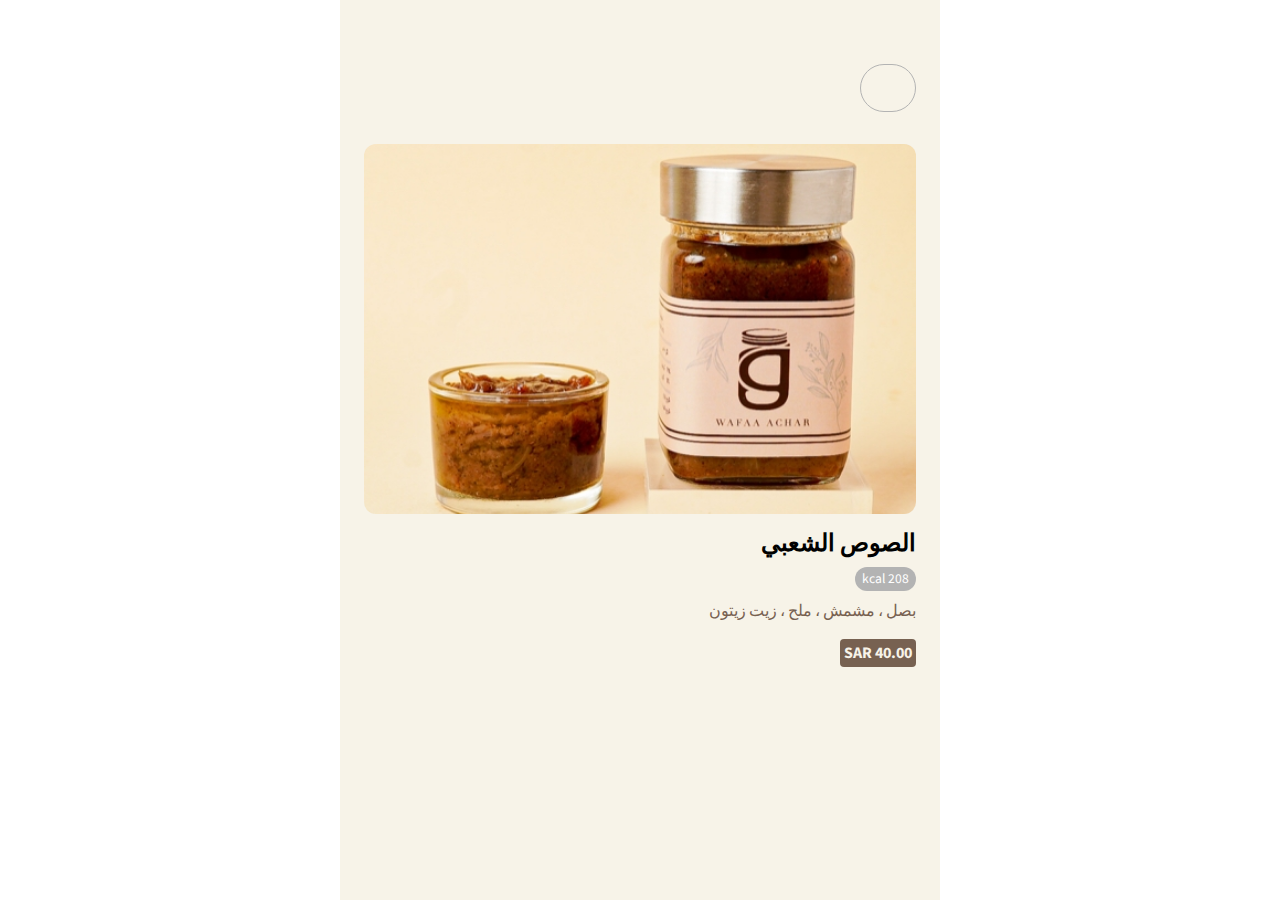
==== information.html @ 6de4ef17 "finish" ====
<!DOCTYPE html>
<html lang="en" dir="rtl">

<head>
  <meta charset="UTF-8">
  <meta http-equiv="X-UA-Compatible" content="IE=edge">
  <meta name="viewport" content="width=device-width, initial-scale=1.0">
  <title>Menu</title>
  <link rel="stylesheet" href="./css/bootstrap.min.css">
  <!-- icon -->
  <link rel="stylesheet" href="https://cdn.jsdelivr.net/npm/bootstrap-icons@1.9.1/font/bootstrap-icons.css">
  <link rel="stylesheet" href="https://cdnjs.cloudflare.com/ajax/libs/font-awesome/6.2.0/css/all.min.css"
    integrity="sha512-xh6O/CkQoPOWDdYTDqeRdPCVd1SpvCA9XXcUnZS2FmJNp1coAFzvtCN9BmamE+4aHK8yyUHUSCcJHgXloTyT2A=="
    crossorigin="anonymous" referrerpolicy="no-referrer" />
  <!-- end -->


  <link rel="stylesheet" href="./css/style.css">
  <link rel="stylesheet" href="./css/media.css">
</head>

<body>


  <section class="page-content px-4">
    <div class="d-flex justify-content-between icon-page align-items-center">
      <a href="./index.html">
        <i class="fa-solid fa-arrow-right d-flex justify-content-center align-items-center"></i>
      </a>
      <i class="fa-solid fa-share-nodes"></i>
    </div>
    <div href="./information.html" class="d-flex flex-column-reverse justify-content-between content-menu pb-3">
      <div>
        <h4 class="fw-bold mb-2">الصوص الشعبي</h4>
        <span class="kcal">208 kcal</span>
        <p class="description-text mb-3 mt-2">بصل ، مشمش ، ملح ، زيت زيتون</p>
        <p class="bg-text fw-bolder">SAR 40.00</p>
      </div>
      <div class="img-info"><img src="./images/menuProfile.jpeg" alt=""></div>
    </div>
  </section>




  <script src="./js/script.js"></script>
  <script src="./js/bootstrap.bundle.min.js"></script>
</body>

</html>
---- css/style.css ----
@import url('https://fonts.googleapis.com/css2?family=Source+Sans+Pro:ital,wght@0,200;0,300;0,400;0,600;0,700;0,900;1,200;1,300;1,400;1,600;1,700;1,900&display=swap');

* {
  box-sizing: border-box;
  padding: 0;
  margin: 0;
  font-family: 'Source Sans Pro', sans-serif;
}

:root {
  --color-one: #F7F3E8;
  --color-two: #9E755E;
  --color-three: #776151;
  --color-four: #F1ECDB;
}

.page-content {
  width: 600px;
  min-height: 100vh;
  margin: auto;
  background-color: var(--color-one);
}

.page-content .container-img-bg {
  height: 17.5rem;
}

img {
  width: 100%;
  height: 100%;
  object-fit: cover;
}

.slick-slider.nav-tabs {
  flex-wrap: nowrap;
}

.slick-slider.nav-tabs .nav-link {
  padding: 0;
  height: 64px;
  width: 64px;
  border-radius: 50%;
}

.slick-slider.nav-tabs .nav-link img {
  border-radius: 50%;
}

.slick-slide .p{
  color: var(--color-three);
  margin-top: .5rem;
}
.slick-slider.nav-tabs .nav-link.active + p{
  color: var(--color-two);
}
.logo {
  width: 96px;
  margin: auto;
  height: 96px;
  border-radius: 50%;
  border: 2px solid #fff;
  position: absolute;
  top: -50px;
  left: 265px;
  margin-bottom: 2rem;
}

.logo img {
  border-radius: 50%;
}

.container-box-tab {
  background-color: var(--color-one);
  position: relative;
  padding-bottom: 2rem;
}

.slick-list.draggable {
  width: 85%;
  margin: auto;
  direction: rtl;;
}

.slick-prev {
  left: 10px;
}

.slick-next {
  right: 15px;
}

[dir='rtl'] .slick-prev {
  right: 5px;
}

[dir='rtl'] .slick-next {
  left: 10px;
}

.slick-prev:before,
.slick-next:before {
  color: var(--color-two);
  font-size: 25px;
}

.form-select {
  background-color: transparent;
  cursor: pointer;
  width: fit-content;
  color: var(--color-two);
}

.select-box {
  padding-left: 1rem;
}

.bi-globe2::before {
  color: var(--color-two) !important;
}

.form-select:focus {
  box-shadow: none;
}

.box-icons i {
  font-size: 1.2rem;
  margin: 0 .5rem;
  margin-bottom: 2.5rem;
  color: var(--color-three);
}

/* .fa-snapchat-ghost:before,
.fa-snapchat:before {
  background: var(--color-three);
  border-radius: 50%;
  padding: 5px;
}
.fa-snapchat{
  color: #fff;
} */
#myTabContent {
  background-color: var(--color-four);
  border-top-left-radius: 30px;
  border-top-right-radius: 30px;
  /* box-shadow: rgb(0 0 0 / 16%) 0px 4px 32px; */
  min-height: 22vh;
  padding-top: .8rem;
}

#myTabContent .toggle-tab {
  width: fit-content;
  height: 35px;
  border: 1px solid #B3B3B3 !important;
  border-radius: 25px;
  padding: 0 !important;
}

#myTabContent .nav-tabs .nav-link {
  border: none;
  color: #B3B3B3;
  height: 35px;
  width: 35px;
}

#myTabContent .nav-link.active {
  background-color: transparent;
  border: 1px solid #000;
  border-radius: 50%;
  color: #000;
}

.line {
  width: 2rem;
  height: 0.125rem;
  background-color: var(--color-three);
  margin: auto;
}

.content-menu {
  min-height: 70px;
  color: #000;
}
a{
  text-decoration: none;
}

.content-menu:hover {
  color: #000;
}

.content-menu .img-menu {
  height: 65px;
  width: 65px;
}

.description-text {
  font-size: .8rem;
  color: var(--color-three);
  display: flex;
  align-items: center;
}

.bg-text {
  padding: 2px 4px;
  border-radius: 0.25rem;
  background-color: var(--color-three);
  color: var(--color-one);
  width: fit-content;
}

.img-info {
  width: 100%;
  height: 370px;
  margin-bottom: 1rem;
}

.img-info img {
  border-radius: 12px;
}

div.content-menu .description-text {
  font-size: 1rem;
  display: flex;
  align-items: center;
}

.kcal {
  color: rgb(255, 255, 255);
  border-color: rgb(179, 179, 179);
  background-color: rgb(179, 179, 179);
  font-size: 0.85rem;
  padding: 2px 7px;
  border-radius: 14px;
  display: flex;
  align-items: center;
  width: fit-content;
}

.icon-page{
  padding-top: 4rem;
  margin-bottom: 2rem;
}

.icon-page i {
  color: var(--color-three);
  font-size: 1rem;
}

.icon-page .fa-arrow-right {
  height: 48px;
  width: 56px;
  border-radius: 30px;
  color: #000;
  border: 1px solid rgb(179, 179, 179);
  background-color: rgb(247, 243, 232);
}
---- css/media.css ----
@media (max-width: 600px) {
  .page-content {
    width: 100%;
  }

  .page-content .container-img-bg {
    height: 15rem;
  }

  .logo {
    left: 230px;
  }

  .icon-page {
    padding-top: 2rem;
    margin-bottom: 1rem;
  }

  .icon-page .fa-arrow-right {
    height: 33px;
    width: 45px;
  }
}

@media (max-width: 575.98px) {
  .logo {
    left: 40.5%;
  }

  .box-icons i {
    margin-bottom: 2rem;
  }

  .slick-slider.nav-tabs .nav-link {
    height: 60px;
    width: 60px;
  }

}

@media (max-width: 375.98px) {
  .page-content .container-img-bg {
    height: 13rem;
  }

  h3 {
    font-size: 22px;
  }

  .box-icons i {
    margin-bottom: 1.5rem;
  }

  .slick-slider.nav-tabs .nav-link {
    height: 55px;
    width: 55px;
  }

  .slick-slide .p {
    font-size: 15px;
  }

  .img-info {
    height: 250px;
  }

  .slick-prev,
  .slick-next {
    top: 40%;
  }
}
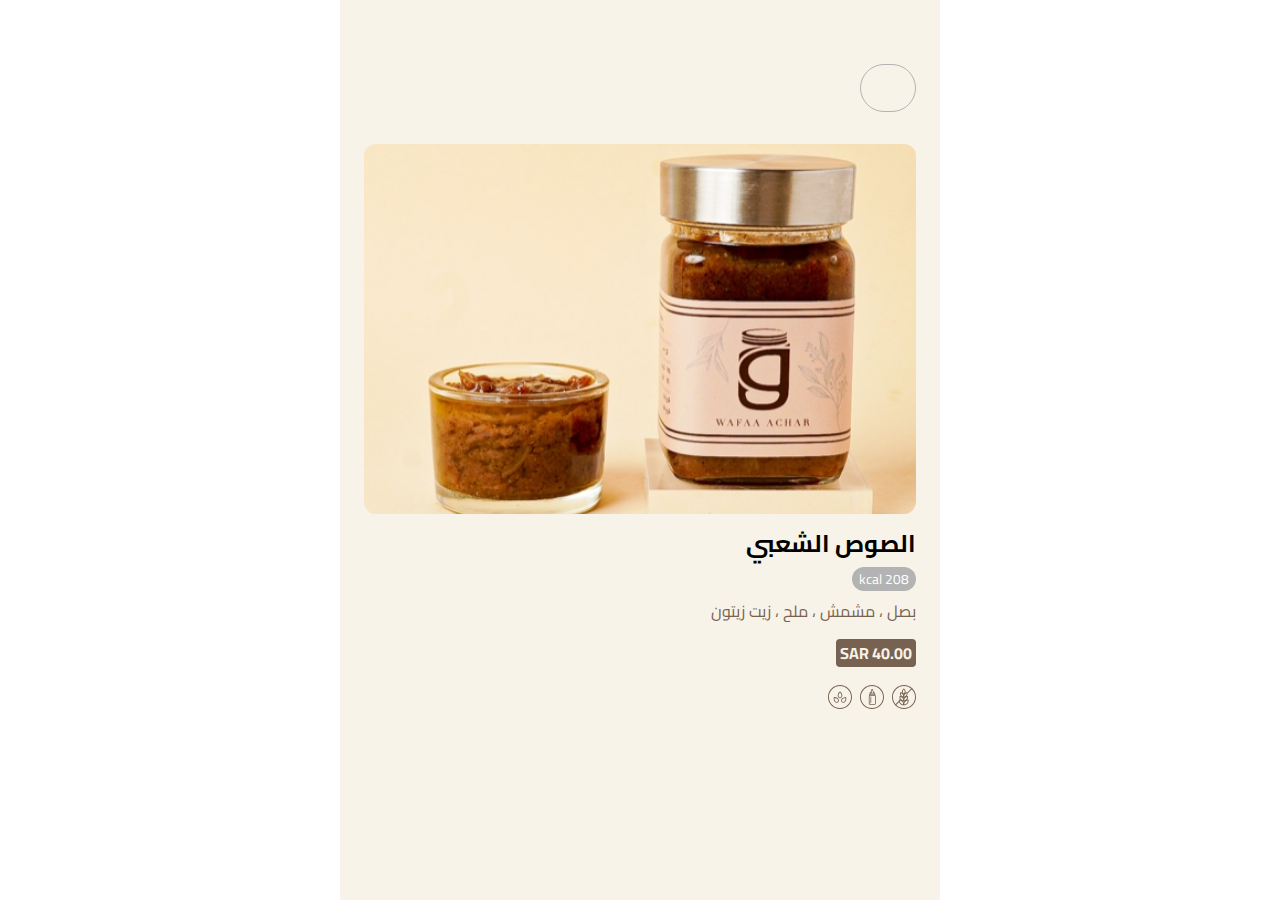
==== commit 234f0a4a: "updates" ====
--- a/information.html
+++ b/information.html
@@ -22,7 +22,7 @@
 <body>
 
 
-  <section class="page-content px-4">
+  <main class="page-content px-4">
     <div class="d-flex justify-content-between icon-page align-items-center">
       <a href="./index.html">
         <i class="fa-solid fa-arrow-right d-flex justify-content-center align-items-center"></i>
@@ -35,13 +35,16 @@
         <span class="kcal">208 kcal</span>
         <p class="description-text mb-3 mt-2">بصل ، مشمش ، ملح ، زيت زيتون</p>
         <p class="bg-text fw-bolder">SAR 40.00</p>
+        <div class="d-flex">
+          <div class="iconSvg"><img src="./images/icon1.svg" alt=""></div>
+          <div class="iconSvg"><img src="./images/icon2.svg" alt=""></div>
+          <div class="iconSvg"><img src="./images/icon3.svg" alt=""></div>
+        </div>
       </div>
       <div class="img-info"><img src="./images/menuProfile.jpeg" alt=""></div>
     </div>
-  </section>
-
-
-
+    
+  </main>
 
   <script src="./js/script.js"></script>
   <script src="./js/bootstrap.bundle.min.js"></script>
--- a/css/style.css
+++ b/css/style.css
@@ -1,10 +1,10 @@
-@import url('https://fonts.googleapis.com/css2?family=Source+Sans+Pro:ital,wght@0,200;0,300;0,400;0,600;0,700;0,900;1,200;1,300;1,400;1,600;1,700;1,900&display=swap');
+@import url('https://fonts.googleapis.com/css2?family=Cairo:wght@200;300;400;500;600;700;800;900&display=swap');
 
 * {
   box-sizing: border-box;
   padding: 0;
   margin: 0;
-  font-family: 'Source Sans Pro', sans-serif;
+  font-family: 'Cairo', sans-serif;
 }
 
 :root {
@@ -46,13 +46,15 @@
   border-radius: 50%;
 }
 
-.slick-slide .p{
+.slick-slide p {
   color: var(--color-three);
   margin-top: .5rem;
 }
-.slick-slider.nav-tabs .nav-link.active + p{
+
+.slick-slider.nav-tabs .nav-link.active+p {
   color: var(--color-two);
 }
+
 .logo {
   width: 96px;
   margin: auto;
@@ -78,7 +80,8 @@
 .slick-list.draggable {
   width: 85%;
   margin: auto;
-  direction: rtl;;
+  direction: rtl;
+  ;
 }
 
 .slick-prev {
@@ -180,7 +183,8 @@
   min-height: 70px;
   color: #000;
 }
-a{
+
+a {
   text-decoration: none;
 }
 
@@ -189,8 +193,8 @@
 }
 
 .content-menu .img-menu {
-  height: 65px;
-  width: 65px;
+  height: 75px;
+  width: 75px;
 }
 
 .description-text {
@@ -236,7 +240,7 @@
   width: fit-content;
 }
 
-.icon-page{
+.icon-page {
   padding-top: 4rem;
   margin-bottom: 2rem;
 }
@@ -253,4 +257,22 @@
   color: #000;
   border: 1px solid rgb(179, 179, 179);
   background-color: rgb(247, 243, 232);
+}
+
+.iconSvg {
+  height: 24px;
+  width: 24px;
+  margin-left: .5rem;
+}
+
+.content-menu:nth-child(odd) {
+  background-color: var(--color-one);
+}
+
+footer {
+  width: 600px;
+  background-color: var(--color-three);
+  color: var(--color-one);
+  margin: auto;
+  font-size: .9rem;
 }--- a/css/media.css
+++ b/css/media.css
@@ -1,5 +1,7 @@
 @media (max-width: 600px) {
-  .page-content {
+
+  .page-content,
+  footer {
     width: 100%;
   }
 
@@ -20,6 +22,10 @@
     height: 33px;
     width: 45px;
   }
+
+  footer {
+    font-size: 14px;
+  }
 }
 
 @media (max-width: 575.98px) {
@@ -39,6 +45,22 @@
 }
 
 @media (max-width: 375.98px) {
+  .slick-slide p {
+    font-size: 12px;
+  }
+
+  h4 {
+    font-size: 16px;
+  }
+
+  h6 {
+    font-size: 14px;
+  }
+
+  .description-text {
+    font-size: .7rem;
+  }
+
   .page-content .container-img-bg {
     height: 13rem;
   }
@@ -68,4 +90,8 @@
   .slick-next {
     top: 40%;
   }
+
+  footer {
+    font-size: 12px;
+  }
 }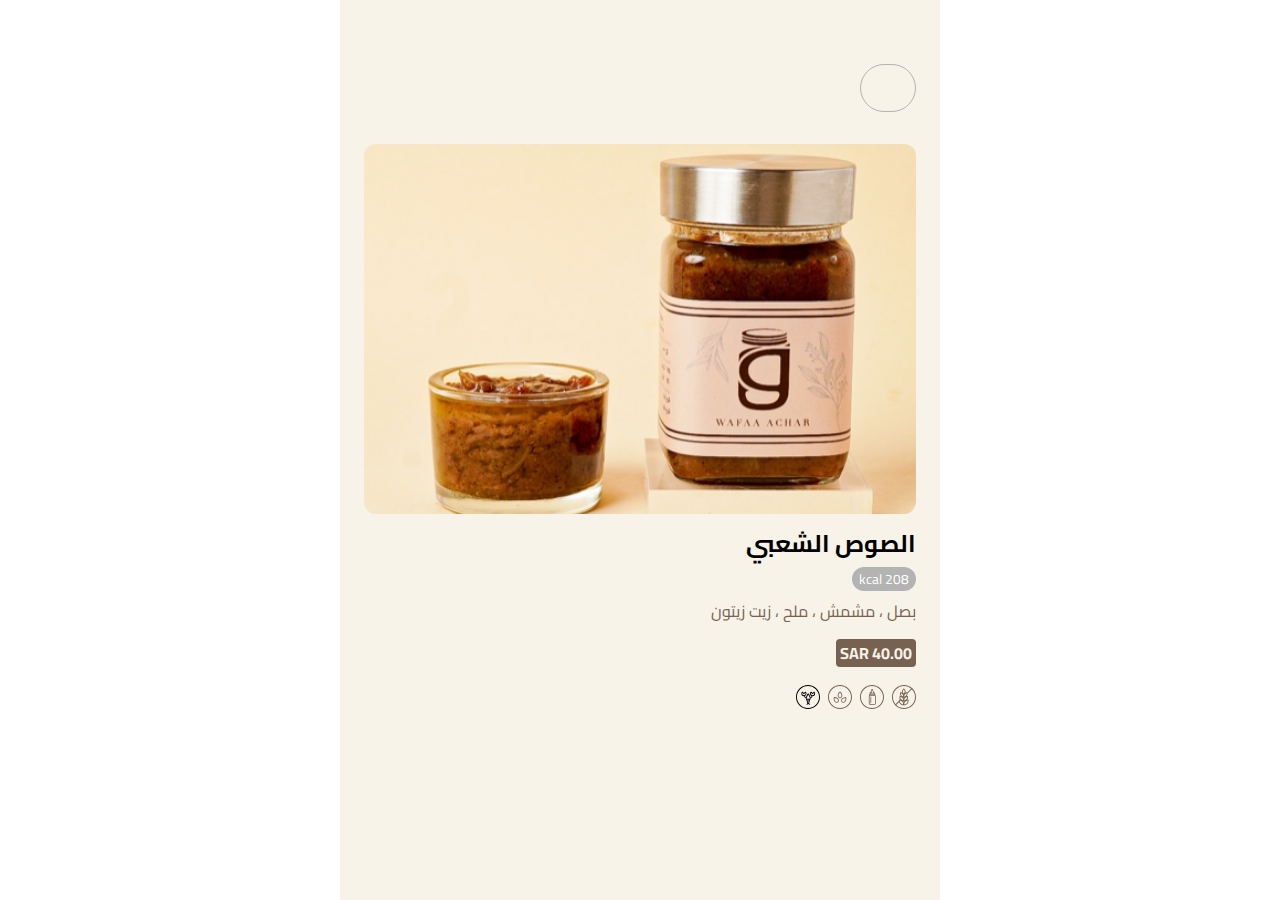
==== commit ef25c15f: "updates" ====
--- a/information.html
+++ b/information.html
@@ -36,18 +36,34 @@
         <p class="description-text mb-3 mt-2">بصل ، مشمش ، ملح ، زيت زيتون</p>
         <p class="bg-text fw-bolder">SAR 40.00</p>
         <div class="d-flex">
-          <div class="iconSvg"><img src="./images/icon1.svg" alt=""></div>
-          <div class="iconSvg"><img src="./images/icon2.svg" alt=""></div>
-          <div class="iconSvg"><img src="./images/icon3.svg" alt=""></div>
+          <div data-toggle="tooltip" data-placement="bottom" data-bs-custom-class="custom-tooltip" title="خالي من الجلوتين" class="iconSvg">
+            <img src="./images/icon1.svg" alt="">
+          </div>
+          <div data-toggle="tooltip" data-placement="bottom" data-bs-custom-class="custom-tooltip" title="صلصة الخردل" class="iconSvg">
+            <img src="./images/icon2.svg" alt="">
+          </div>
+          <div data-toggle="tooltip" data-placement="bottom" data-bs-custom-class="custom-tooltip" title="سمسم" class="iconSvg">
+            <img src="./images/icon3.svg" alt="">
+          </div>
+          <div data-toggle="tooltip" data-placement="bottom" data-bs-custom-class="custom-tooltip" title="القشريات" class="iconSvg">
+            <img src="./images/icon4.svg" alt="">
+          </div>
         </div>
       </div>
       <div class="img-info"><img src="./images/menuProfile.jpeg" alt=""></div>
     </div>
-    
+
   </main>
 
-  <script src="./js/script.js"></script>
+
   <script src="./js/bootstrap.bundle.min.js"></script>
+  <script src="./js/jQuery.js"></script>
+  <script>
+    $(function () {
+      $('[data-toggle="tooltip"]').tooltip()
+      document.getElementById('tt').setAttribute('data-bs-original-title', 'New Tooltip Title');
+    })
+  </script>
 </body>
 
 </html>--- a/css/style.css
+++ b/css/style.css
@@ -65,6 +65,7 @@
   top: -50px;
   left: 265px;
   margin-bottom: 2rem;
+  cursor: pointer;
 }
 
 .logo img {
@@ -93,17 +94,28 @@
 }
 
 [dir='rtl'] .slick-prev {
-  right: 5px;
+  right: 10px;
+
 }
 
 [dir='rtl'] .slick-next {
   left: 10px;
+}
+
+.slick-prev:before {
+  content: '\2039' !important;
+  font-weight: bolder;
+}
+
+.slick-next:before {
+  content: '\203A' !important;
+  font-weight: bolder;
 }
 
 .slick-prev:before,
 .slick-next:before {
   color: var(--color-two);
-  font-size: 25px;
+  font-size: 30px;
 }
 
 .form-select {
@@ -130,6 +142,39 @@
   margin: 0 .5rem;
   margin-bottom: 2.5rem;
   color: var(--color-three);
+}
+
+.dropdown-toggle {
+  background-color: transparent !important;
+  color: var(--color-three) !important;
+  border: none;
+  padding: 0 !important;
+  font-weight: bolder;
+  margin-right: .5rem;
+}
+
+.dropdown-toggle:focus {
+  box-shadow: none !important;
+}
+
+.dropdown-toggle::after {
+  margin-right: 1rem;
+}
+
+.dropdown-menu {
+  min-width: fit-content;
+  border: none;
+  background-color: var(--color-four);
+}
+
+.dropdown-menu .dropdown-item {
+  text-align: start;
+}
+
+.dropdown-item:focus,
+.dropdown-item:hover {
+  background-color: var(--color-three);
+  color: var(--color-four);
 }
 
 /* .fa-snapchat-ghost:before,
@@ -163,6 +208,7 @@
   color: #B3B3B3;
   height: 35px;
   width: 35px;
+  margin: auto;
 }
 
 #myTabContent .nav-link.active {
@@ -262,6 +308,7 @@
 .iconSvg {
   height: 24px;
   width: 24px;
+  cursor: pointer;
   margin-left: .5rem;
 }
 
@@ -275,4 +322,25 @@
   color: var(--color-one);
   margin: auto;
   font-size: .9rem;
+  font-weight: bold;
+}
+
+.custom-tooltip {
+  --bs-tooltip-bg: #4f3e33;
+  opacity: 1;
+  font-size: .8rem;
+}
+
+.modal.show .modal-dialog {
+  margin-top: 5rem;
+}
+
+.modal-header {
+  border: none;
+  padding-bottom: 0;
+}
+
+.modal-content {
+  width: 80%;
+  margin: auto;
 }--- a/css/media.css
+++ b/css/media.css
@@ -93,5 +93,6 @@
 
   footer {
     font-size: 12px;
+    font-weight: normal;
   }
 }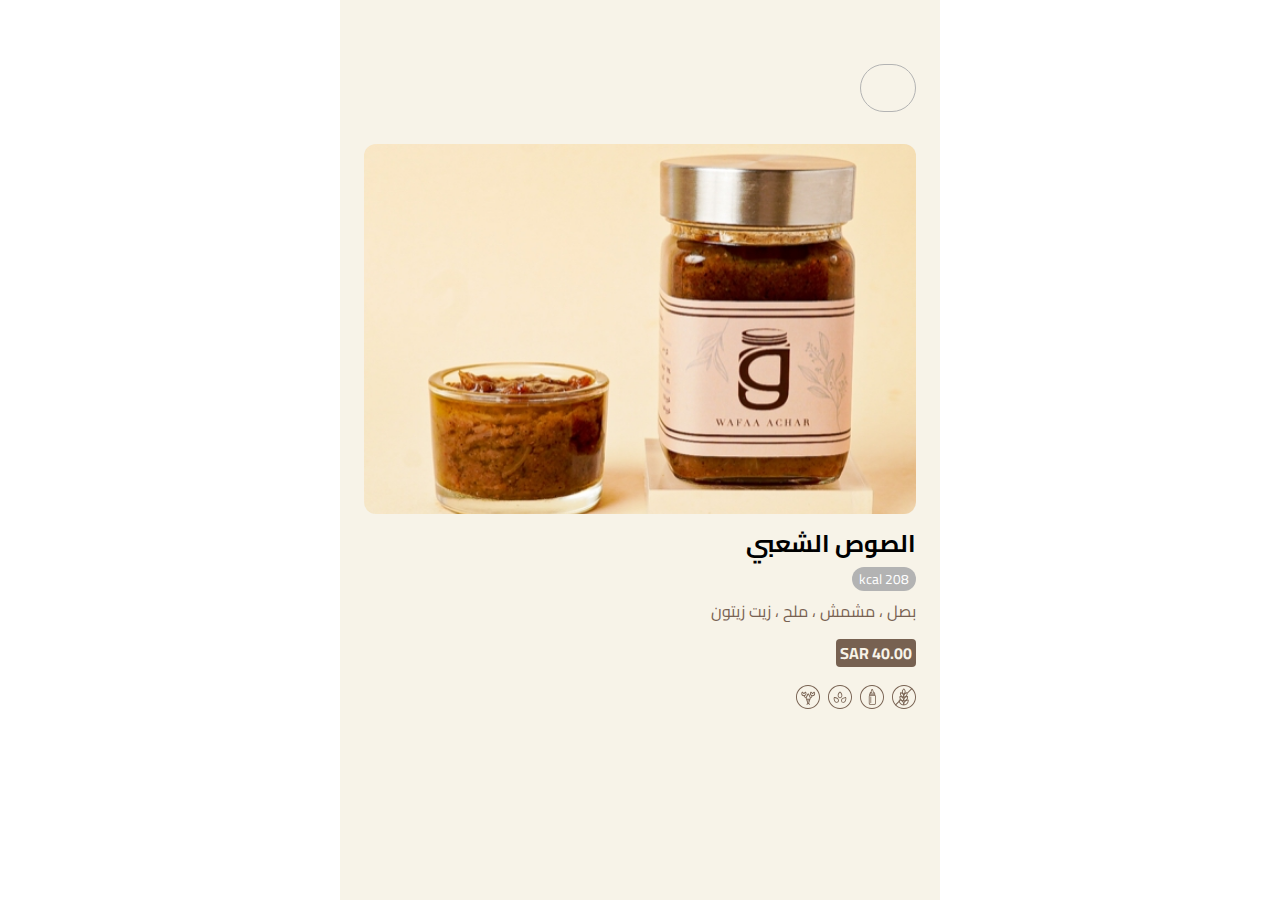
==== commit e66d99fb: "rtl/ltr" ====
--- a/information.html
+++ b/information.html
@@ -15,6 +15,7 @@
   <!-- end -->
 
 
+  <link rel="stylesheet" href="./css/rtl.css">
   <link rel="stylesheet" href="./css/style.css">
   <link rel="stylesheet" href="./css/media.css">
 </head>
--- a/css/rtl.css
+++ b/css/rtl.css
@@ -0,0 +1,7 @@
+@charset "UTF-8";/*!
+ * Bootstrap v5.0.2 (https://getbootstrap.com/)
+ * Copyright 2011-2021 The Bootstrap Authors
+ * Copyright 2011-2021 Twitter, Inc.
+ * Licensed under MIT (https://github.com/twbs/bootstrap/blob/main/LICENSE)
+ */:root{--bs-blue:#0d6efd;--bs-indigo:#6610f2;--bs-purple:#6f42c1;--bs-pink:#d63384;--bs-red:#dc3545;--bs-orange:#fd7e14;--bs-yellow:#ffc107;--bs-green:#198754;--bs-teal:#20c997;--bs-cyan:#0dcaf0;--bs-white:#fff;--bs-gray:#6c757d;--bs-gray-dark:#343a40;--bs-primary:#0d6efd;--bs-secondary:#6c757d;--bs-success:#198754;--bs-info:#0dcaf0;--bs-warning:#ffc107;--bs-danger:#dc3545;--bs-light:#f8f9fa;--bs-dark:#212529;--bs-font-sans-serif:system-ui,-apple-system,"Segoe UI",Roboto,"Helvetica Neue",Arial,"Noto Sans","Liberation Sans",sans-serif,"Apple Color Emoji","Segoe UI Emoji","Segoe UI Symbol","Noto Color Emoji";--bs-font-monospace:SFMono-Regular,Menlo,Monaco,Consolas,"Liberation Mono","Courier New",monospace;--bs-gradient:linear-gradient(180deg, rgba(255, 255, 255, 0.15), rgba(255, 255, 255, 0))}*,::after,::before{box-sizing:border-box}@media (prefers-reduced-motion:no-preference){:root{scroll-behavior:smooth}}body{margin:0;font-family:var(--bs-font-sans-serif);font-size:1rem;font-weight:400;line-height:1.5;color:#212529;background-color:#fff;-webkit-text-size-adjust:100%;-webkit-tap-highlight-color:transparent}hr{margin:1rem 0;color:inherit;background-color:currentColor;border:0;opacity:.25}hr:not([size]){height:1px}.h1,.h2,.h3,.h4,.h5,.h6,h1,h2,h3,h4,h5,h6{margin-top:0;margin-bottom:.5rem;font-weight:500;line-height:1.2}.h1,h1{font-size:calc(1.375rem + 1.5vw)}@media (min-width:1200px){.h1,h1{font-size:2.5rem}}.h2,h2{font-size:calc(1.325rem + .9vw)}@media (min-width:1200px){.h2,h2{font-size:2rem}}.h3,h3{font-size:calc(1.3rem + .6vw)}@media (min-width:1200px){.h3,h3{font-size:1.75rem}}.h4,h4{font-size:calc(1.275rem + .3vw)}@media (min-width:1200px){.h4,h4{font-size:1.5rem}}.h5,h5{font-size:1.25rem}.h6,h6{font-size:1rem}p{margin-top:0;margin-bottom:1rem}abbr[data-bs-original-title],abbr[title]{-webkit-text-decoration:underline dotted;text-decoration:underline dotted;cursor:help;-webkit-text-decoration-skip-ink:none;text-decoration-skip-ink:none}address{margin-bottom:1rem;font-style:normal;line-height:inherit}ol,ul{padding-right:2rem}dl,ol,ul{margin-top:0;margin-bottom:1rem}ol ol,ol ul,ul ol,ul ul{margin-bottom:0}dt{font-weight:700}dd{margin-bottom:.5rem;margin-right:0}blockquote{margin:0 0 1rem}b,strong{font-weight:bolder}.small,small{font-size:.875em}.mark,mark{padding:.2em;background-color:#fcf8e3}sub,sup{position:relative;font-size:.75em;line-height:0;vertical-align:baseline}sub{bottom:-.25em}sup{top:-.5em}a{color:#0d6efd;text-decoration:underline}a:hover{color:#0a58ca}a:not([href]):not([class]),a:not([href]):not([class]):hover{color:inherit;text-decoration:none}code,kbd,pre,samp{font-family:var(--bs-font-monospace);font-size:1em;direction:ltr;unicode-bidi:bidi-override}pre{display:block;margin-top:0;margin-bottom:1rem;overflow:auto;font-size:.875em}pre code{font-size:inherit;color:inherit;word-break:normal}code{font-size:.875em;color:#d63384;word-wrap:break-word}a>code{color:inherit}kbd{padding:.2rem .4rem;font-size:.875em;color:#fff;background-color:#212529;border-radius:.2rem}kbd kbd{padding:0;font-size:1em;font-weight:700}figure{margin:0 0 1rem}img,svg{vertical-align:middle}table{caption-side:bottom;border-collapse:collapse}caption{padding-top:.5rem;padding-bottom:.5rem;color:#6c757d;text-align:right}th{text-align:inherit;text-align:-webkit-match-parent}tbody,td,tfoot,th,thead,tr{border-color:inherit;border-style:solid;border-width:0}label{display:inline-block}button{border-radius:0}button:focus:not(:focus-visible){outline:0}button,input,optgroup,select,textarea{margin:0;font-family:inherit;font-size:inherit;line-height:inherit}button,select{text-transform:none}[role=button]{cursor:pointer}select{word-wrap:normal}select:disabled{opacity:1}[list]::-webkit-calendar-picker-indicator{display:none}[type=button],[type=reset],[type=submit],button{-webkit-appearance:button}[type=button]:not(:disabled),[type=reset]:not(:disabled),[type=submit]:not(:disabled),button:not(:disabled){cursor:pointer}::-moz-focus-inner{padding:0;border-style:none}textarea{resize:vertical}fieldset{min-width:0;padding:0;margin:0;border:0}legend{float:right;width:100%;padding:0;margin-bottom:.5rem;font-size:calc(1.275rem + .3vw);line-height:inherit}@media (min-width:1200px){legend{font-size:1.5rem}}legend+*{clear:right}::-webkit-datetime-edit-day-field,::-webkit-datetime-edit-fields-wrapper,::-webkit-datetime-edit-hour-field,::-webkit-datetime-edit-minute,::-webkit-datetime-edit-month-field,::-webkit-datetime-edit-text,::-webkit-datetime-edit-year-field{padding:0}::-webkit-inner-spin-button{height:auto}[type=search]{outline-offset:-2px;-webkit-appearance:textfield}[type=email],[type=number],[type=tel],[type=url]{direction:ltr}::-webkit-search-decoration{-webkit-appearance:none}::-webkit-color-swatch-wrapper{padding:0}::file-selector-button{font:inherit}::-webkit-file-upload-button{font:inherit;-webkit-appearance:button}output{display:inline-block}iframe{border:0}summary{display:list-item;cursor:pointer}progress{vertical-align:baseline}[hidden]{display:none!important}.lead{font-size:1.25rem;font-weight:300}.display-1{font-size:calc(1.625rem + 4.5vw);font-weight:300;line-height:1.2}@media (min-width:1200px){.display-1{font-size:5rem}}.display-2{font-size:calc(1.575rem + 3.9vw);font-weight:300;line-height:1.2}@media (min-width:1200px){.display-2{font-size:4.5rem}}.display-3{font-size:calc(1.525rem + 3.3vw);font-weight:300;line-height:1.2}@media (min-width:1200px){.display-3{font-size:4rem}}.display-4{font-size:calc(1.475rem + 2.7vw);font-weight:300;line-height:1.2}@media (min-width:1200px){.display-4{font-size:3.5rem}}.display-5{font-size:calc(1.425rem + 2.1vw);font-weight:300;line-height:1.2}@media (min-width:1200px){.display-5{font-size:3rem}}.display-6{font-size:calc(1.375rem + 1.5vw);font-weight:300;line-height:1.2}@media (min-width:1200px){.display-6{font-size:2.5rem}}.list-unstyled{padding-right:0;list-style:none}.list-inline{padding-right:0;list-style:none}.list-inline-item{display:inline-block}.list-inline-item:not(:last-child){margin-left:.5rem}.initialism{font-size:.875em;text-transform:uppercase}.blockquote{margin-bottom:1rem;font-size:1.25rem}.blockquote>:last-child{margin-bottom:0}.blockquote-footer{margin-top:-1rem;margin-bottom:1rem;font-size:.875em;color:#6c757d}.blockquote-footer::before{content:"— "}.img-fluid{max-width:100%;height:auto}.img-thumbnail{padding:.25rem;background-color:#fff;border:1px solid #dee2e6;border-radius:.25rem;max-width:100%;height:auto}.figure{display:inline-block}.figure-img{margin-bottom:.5rem;line-height:1}.figure-caption{font-size:.875em;color:#6c757d}.container,.container-fluid,.container-lg,.container-md,.container-sm,.container-xl,.container-xxl{width:100%;padding-left:var(--bs-gutter-x,.75rem);padding-right:var(--bs-gutter-x,.75rem);margin-left:auto;margin-right:auto}@media (min-width:576px){.container,.container-sm{max-width:540px}}@media (min-width:768px){.container,.container-md,.container-sm{max-width:720px}}@media (min-width:992px){.container,.container-lg,.container-md,.container-sm{max-width:960px}}@media (min-width:1200px){.container,.container-lg,.container-md,.container-sm,.container-xl{max-width:1140px}}@media (min-width:1400px){.container,.container-lg,.container-md,.container-sm,.container-xl,.container-xxl{max-width:1320px}}.row{--bs-gutter-x:1.5rem;--bs-gutter-y:0;display:flex;flex-wrap:wrap;margin-top:calc(var(--bs-gutter-y) * -1);margin-left:calc(var(--bs-gutter-x) * -.5);margin-right:calc(var(--bs-gutter-x) * -.5)}.row>*{flex-shrink:0;width:100%;max-width:100%;padding-left:calc(var(--bs-gutter-x) * .5);padding-right:calc(var(--bs-gutter-x) * .5);margin-top:var(--bs-gutter-y)}.col{flex:1 0 0%}.row-cols-auto>*{flex:0 0 auto;width:auto}.row-cols-1>*{flex:0 0 auto;width:100%}.row-cols-2>*{flex:0 0 auto;width:50%}.row-cols-3>*{flex:0 0 auto;width:33.3333333333%}.row-cols-4>*{flex:0 0 auto;width:25%}.row-cols-5>*{flex:0 0 auto;width:20%}.row-cols-6>*{flex:0 0 auto;width:16.6666666667%}@media (min-width:576px){.col-sm{flex:1 0 0%}.row-cols-sm-auto>*{flex:0 0 auto;width:auto}.row-cols-sm-1>*{flex:0 0 auto;width:100%}.row-cols-sm-2>*{flex:0 0 auto;width:50%}.row-cols-sm-3>*{flex:0 0 auto;width:33.3333333333%}.row-cols-sm-4>*{flex:0 0 auto;width:25%}.row-cols-sm-5>*{flex:0 0 auto;width:20%}.row-cols-sm-6>*{flex:0 0 auto;width:16.6666666667%}}@media (min-width:768px){.col-md{flex:1 0 0%}.row-cols-md-auto>*{flex:0 0 auto;width:auto}.row-cols-md-1>*{flex:0 0 auto;width:100%}.row-cols-md-2>*{flex:0 0 auto;width:50%}.row-cols-md-3>*{flex:0 0 auto;width:33.3333333333%}.row-cols-md-4>*{flex:0 0 auto;width:25%}.row-cols-md-5>*{flex:0 0 auto;width:20%}.row-cols-md-6>*{flex:0 0 auto;width:16.6666666667%}}@media (min-width:992px){.col-lg{flex:1 0 0%}.row-cols-lg-auto>*{flex:0 0 auto;width:auto}.row-cols-lg-1>*{flex:0 0 auto;width:100%}.row-cols-lg-2>*{flex:0 0 auto;width:50%}.row-cols-lg-3>*{flex:0 0 auto;width:33.3333333333%}.row-cols-lg-4>*{flex:0 0 auto;width:25%}.row-cols-lg-5>*{flex:0 0 auto;width:20%}.row-cols-lg-6>*{flex:0 0 auto;width:16.6666666667%}}@media (min-width:1200px){.col-xl{flex:1 0 0%}.row-cols-xl-auto>*{flex:0 0 auto;width:auto}.row-cols-xl-1>*{flex:0 0 auto;width:100%}.row-cols-xl-2>*{flex:0 0 auto;width:50%}.row-cols-xl-3>*{flex:0 0 auto;width:33.3333333333%}.row-cols-xl-4>*{flex:0 0 auto;width:25%}.row-cols-xl-5>*{flex:0 0 auto;width:20%}.row-cols-xl-6>*{flex:0 0 auto;width:16.6666666667%}}@media (min-width:1400px){.col-xxl{flex:1 0 0%}.row-cols-xxl-auto>*{flex:0 0 auto;width:auto}.row-cols-xxl-1>*{flex:0 0 auto;width:100%}.row-cols-xxl-2>*{flex:0 0 auto;width:50%}.row-cols-xxl-3>*{flex:0 0 auto;width:33.3333333333%}.row-cols-xxl-4>*{flex:0 0 auto;width:25%}.row-cols-xxl-5>*{flex:0 0 auto;width:20%}.row-cols-xxl-6>*{flex:0 0 auto;width:16.6666666667%}}.col-auto{flex:0 0 auto;width:auto}.col-1{flex:0 0 auto;width:8.33333333%}.col-2{flex:0 0 auto;width:16.66666667%}.col-3{flex:0 0 auto;width:25%}.col-4{flex:0 0 auto;width:33.33333333%}.col-5{flex:0 0 auto;width:41.66666667%}.col-6{flex:0 0 auto;width:50%}.col-7{flex:0 0 auto;width:58.33333333%}.col-8{flex:0 0 auto;width:66.66666667%}.col-9{flex:0 0 auto;width:75%}.col-10{flex:0 0 auto;width:83.33333333%}.col-11{flex:0 0 auto;width:91.66666667%}.col-12{flex:0 0 auto;width:100%}.offset-1{margin-right:8.33333333%}.offset-2{margin-right:16.66666667%}.offset-3{margin-right:25%}.offset-4{margin-right:33.33333333%}.offset-5{margin-right:41.66666667%}.offset-6{margin-right:50%}.offset-7{margin-right:58.33333333%}.offset-8{margin-right:66.66666667%}.offset-9{margin-right:75%}.offset-10{margin-right:83.33333333%}.offset-11{margin-right:91.66666667%}.g-0,.gx-0{--bs-gutter-x:0}.g-0,.gy-0{--bs-gutter-y:0}.g-1,.gx-1{--bs-gutter-x:0.25rem}.g-1,.gy-1{--bs-gutter-y:0.25rem}.g-2,.gx-2{--bs-gutter-x:0.5rem}.g-2,.gy-2{--bs-gutter-y:0.5rem}.g-3,.gx-3{--bs-gutter-x:1rem}.g-3,.gy-3{--bs-gutter-y:1rem}.g-4,.gx-4{--bs-gutter-x:1.5rem}.g-4,.gy-4{--bs-gutter-y:1.5rem}.g-5,.gx-5{--bs-gutter-x:3rem}.g-5,.gy-5{--bs-gutter-y:3rem}@media (min-width:576px){.col-sm-auto{flex:0 0 auto;width:auto}.col-sm-1{flex:0 0 auto;width:8.33333333%}.col-sm-2{flex:0 0 auto;width:16.66666667%}.col-sm-3{flex:0 0 auto;width:25%}.col-sm-4{flex:0 0 auto;width:33.33333333%}.col-sm-5{flex:0 0 auto;width:41.66666667%}.col-sm-6{flex:0 0 auto;width:50%}.col-sm-7{flex:0 0 auto;width:58.33333333%}.col-sm-8{flex:0 0 auto;width:66.66666667%}.col-sm-9{flex:0 0 auto;width:75%}.col-sm-10{flex:0 0 auto;width:83.33333333%}.col-sm-11{flex:0 0 auto;width:91.66666667%}.col-sm-12{flex:0 0 auto;width:100%}.offset-sm-0{margin-right:0}.offset-sm-1{margin-right:8.33333333%}.offset-sm-2{margin-right:16.66666667%}.offset-sm-3{margin-right:25%}.offset-sm-4{margin-right:33.33333333%}.offset-sm-5{margin-right:41.66666667%}.offset-sm-6{margin-right:50%}.offset-sm-7{margin-right:58.33333333%}.offset-sm-8{margin-right:66.66666667%}.offset-sm-9{margin-right:75%}.offset-sm-10{margin-right:83.33333333%}.offset-sm-11{margin-right:91.66666667%}.g-sm-0,.gx-sm-0{--bs-gutter-x:0}.g-sm-0,.gy-sm-0{--bs-gutter-y:0}.g-sm-1,.gx-sm-1{--bs-gutter-x:0.25rem}.g-sm-1,.gy-sm-1{--bs-gutter-y:0.25rem}.g-sm-2,.gx-sm-2{--bs-gutter-x:0.5rem}.g-sm-2,.gy-sm-2{--bs-gutter-y:0.5rem}.g-sm-3,.gx-sm-3{--bs-gutter-x:1rem}.g-sm-3,.gy-sm-3{--bs-gutter-y:1rem}.g-sm-4,.gx-sm-4{--bs-gutter-x:1.5rem}.g-sm-4,.gy-sm-4{--bs-gutter-y:1.5rem}.g-sm-5,.gx-sm-5{--bs-gutter-x:3rem}.g-sm-5,.gy-sm-5{--bs-gutter-y:3rem}}@media (min-width:768px){.col-md-auto{flex:0 0 auto;width:auto}.col-md-1{flex:0 0 auto;width:8.33333333%}.col-md-2{flex:0 0 auto;width:16.66666667%}.col-md-3{flex:0 0 auto;width:25%}.col-md-4{flex:0 0 auto;width:33.33333333%}.col-md-5{flex:0 0 auto;width:41.66666667%}.col-md-6{flex:0 0 auto;width:50%}.col-md-7{flex:0 0 auto;width:58.33333333%}.col-md-8{flex:0 0 auto;width:66.66666667%}.col-md-9{flex:0 0 auto;width:75%}.col-md-10{flex:0 0 auto;width:83.33333333%}.col-md-11{flex:0 0 auto;width:91.66666667%}.col-md-12{flex:0 0 auto;width:100%}.offset-md-0{margin-right:0}.offset-md-1{margin-right:8.33333333%}.offset-md-2{margin-right:16.66666667%}.offset-md-3{margin-right:25%}.offset-md-4{margin-right:33.33333333%}.offset-md-5{margin-right:41.66666667%}.offset-md-6{margin-right:50%}.offset-md-7{margin-right:58.33333333%}.offset-md-8{margin-right:66.66666667%}.offset-md-9{margin-right:75%}.offset-md-10{margin-right:83.33333333%}.offset-md-11{margin-right:91.66666667%}.g-md-0,.gx-md-0{--bs-gutter-x:0}.g-md-0,.gy-md-0{--bs-gutter-y:0}.g-md-1,.gx-md-1{--bs-gutter-x:0.25rem}.g-md-1,.gy-md-1{--bs-gutter-y:0.25rem}.g-md-2,.gx-md-2{--bs-gutter-x:0.5rem}.g-md-2,.gy-md-2{--bs-gutter-y:0.5rem}.g-md-3,.gx-md-3{--bs-gutter-x:1rem}.g-md-3,.gy-md-3{--bs-gutter-y:1rem}.g-md-4,.gx-md-4{--bs-gutter-x:1.5rem}.g-md-4,.gy-md-4{--bs-gutter-y:1.5rem}.g-md-5,.gx-md-5{--bs-gutter-x:3rem}.g-md-5,.gy-md-5{--bs-gutter-y:3rem}}@media (min-width:992px){.col-lg-auto{flex:0 0 auto;width:auto}.col-lg-1{flex:0 0 auto;width:8.33333333%}.col-lg-2{flex:0 0 auto;width:16.66666667%}.col-lg-3{flex:0 0 auto;width:25%}.col-lg-4{flex:0 0 auto;width:33.33333333%}.col-lg-5{flex:0 0 auto;width:41.66666667%}.col-lg-6{flex:0 0 auto;width:50%}.col-lg-7{flex:0 0 auto;width:58.33333333%}.col-lg-8{flex:0 0 auto;width:66.66666667%}.col-lg-9{flex:0 0 auto;width:75%}.col-lg-10{flex:0 0 auto;width:83.33333333%}.col-lg-11{flex:0 0 auto;width:91.66666667%}.col-lg-12{flex:0 0 auto;width:100%}.offset-lg-0{margin-right:0}.offset-lg-1{margin-right:8.33333333%}.offset-lg-2{margin-right:16.66666667%}.offset-lg-3{margin-right:25%}.offset-lg-4{margin-right:33.33333333%}.offset-lg-5{margin-right:41.66666667%}.offset-lg-6{margin-right:50%}.offset-lg-7{margin-right:58.33333333%}.offset-lg-8{margin-right:66.66666667%}.offset-lg-9{margin-right:75%}.offset-lg-10{margin-right:83.33333333%}.offset-lg-11{margin-right:91.66666667%}.g-lg-0,.gx-lg-0{--bs-gutter-x:0}.g-lg-0,.gy-lg-0{--bs-gutter-y:0}.g-lg-1,.gx-lg-1{--bs-gutter-x:0.25rem}.g-lg-1,.gy-lg-1{--bs-gutter-y:0.25rem}.g-lg-2,.gx-lg-2{--bs-gutter-x:0.5rem}.g-lg-2,.gy-lg-2{--bs-gutter-y:0.5rem}.g-lg-3,.gx-lg-3{--bs-gutter-x:1rem}.g-lg-3,.gy-lg-3{--bs-gutter-y:1rem}.g-lg-4,.gx-lg-4{--bs-gutter-x:1.5rem}.g-lg-4,.gy-lg-4{--bs-gutter-y:1.5rem}.g-lg-5,.gx-lg-5{--bs-gutter-x:3rem}.g-lg-5,.gy-lg-5{--bs-gutter-y:3rem}}@media (min-width:1200px){.col-xl-auto{flex:0 0 auto;width:auto}.col-xl-1{flex:0 0 auto;width:8.33333333%}.col-xl-2{flex:0 0 auto;width:16.66666667%}.col-xl-3{flex:0 0 auto;width:25%}.col-xl-4{flex:0 0 auto;width:33.33333333%}.col-xl-5{flex:0 0 auto;width:41.66666667%}.col-xl-6{flex:0 0 auto;width:50%}.col-xl-7{flex:0 0 auto;width:58.33333333%}.col-xl-8{flex:0 0 auto;width:66.66666667%}.col-xl-9{flex:0 0 auto;width:75%}.col-xl-10{flex:0 0 auto;width:83.33333333%}.col-xl-11{flex:0 0 auto;width:91.66666667%}.col-xl-12{flex:0 0 auto;width:100%}.offset-xl-0{margin-right:0}.offset-xl-1{margin-right:8.33333333%}.offset-xl-2{margin-right:16.66666667%}.offset-xl-3{margin-right:25%}.offset-xl-4{margin-right:33.33333333%}.offset-xl-5{margin-right:41.66666667%}.offset-xl-6{margin-right:50%}.offset-xl-7{margin-right:58.33333333%}.offset-xl-8{margin-right:66.66666667%}.offset-xl-9{margin-right:75%}.offset-xl-10{margin-right:83.33333333%}.offset-xl-11{margin-right:91.66666667%}.g-xl-0,.gx-xl-0{--bs-gutter-x:0}.g-xl-0,.gy-xl-0{--bs-gutter-y:0}.g-xl-1,.gx-xl-1{--bs-gutter-x:0.25rem}.g-xl-1,.gy-xl-1{--bs-gutter-y:0.25rem}.g-xl-2,.gx-xl-2{--bs-gutter-x:0.5rem}.g-xl-2,.gy-xl-2{--bs-gutter-y:0.5rem}.g-xl-3,.gx-xl-3{--bs-gutter-x:1rem}.g-xl-3,.gy-xl-3{--bs-gutter-y:1rem}.g-xl-4,.gx-xl-4{--bs-gutter-x:1.5rem}.g-xl-4,.gy-xl-4{--bs-gutter-y:1.5rem}.g-xl-5,.gx-xl-5{--bs-gutter-x:3rem}.g-xl-5,.gy-xl-5{--bs-gutter-y:3rem}}@media (min-width:1400px){.col-xxl-auto{flex:0 0 auto;width:auto}.col-xxl-1{flex:0 0 auto;width:8.33333333%}.col-xxl-2{flex:0 0 auto;width:16.66666667%}.col-xxl-3{flex:0 0 auto;width:25%}.col-xxl-4{flex:0 0 auto;width:33.33333333%}.col-xxl-5{flex:0 0 auto;width:41.66666667%}.col-xxl-6{flex:0 0 auto;width:50%}.col-xxl-7{flex:0 0 auto;width:58.33333333%}.col-xxl-8{flex:0 0 auto;width:66.66666667%}.col-xxl-9{flex:0 0 auto;width:75%}.col-xxl-10{flex:0 0 auto;width:83.33333333%}.col-xxl-11{flex:0 0 auto;width:91.66666667%}.col-xxl-12{flex:0 0 auto;width:100%}.offset-xxl-0{margin-right:0}.offset-xxl-1{margin-right:8.33333333%}.offset-xxl-2{margin-right:16.66666667%}.offset-xxl-3{margin-right:25%}.offset-xxl-4{margin-right:33.33333333%}.offset-xxl-5{margin-right:41.66666667%}.offset-xxl-6{margin-right:50%}.offset-xxl-7{margin-right:58.33333333%}.offset-xxl-8{margin-right:66.66666667%}.offset-xxl-9{margin-right:75%}.offset-xxl-10{margin-right:83.33333333%}.offset-xxl-11{margin-right:91.66666667%}.g-xxl-0,.gx-xxl-0{--bs-gutter-x:0}.g-xxl-0,.gy-xxl-0{--bs-gutter-y:0}.g-xxl-1,.gx-xxl-1{--bs-gutter-x:0.25rem}.g-xxl-1,.gy-xxl-1{--bs-gutter-y:0.25rem}.g-xxl-2,.gx-xxl-2{--bs-gutter-x:0.5rem}.g-xxl-2,.gy-xxl-2{--bs-gutter-y:0.5rem}.g-xxl-3,.gx-xxl-3{--bs-gutter-x:1rem}.g-xxl-3,.gy-xxl-3{--bs-gutter-y:1rem}.g-xxl-4,.gx-xxl-4{--bs-gutter-x:1.5rem}.g-xxl-4,.gy-xxl-4{--bs-gutter-y:1.5rem}.g-xxl-5,.gx-xxl-5{--bs-gutter-x:3rem}.g-xxl-5,.gy-xxl-5{--bs-gutter-y:3rem}}.table{--bs-table-bg:transparent;--bs-table-accent-bg:transparent;--bs-table-striped-color:#212529;--bs-table-striped-bg:rgba(0, 0, 0, 0.05);--bs-table-active-color:#212529;--bs-table-active-bg:rgba(0, 0, 0, 0.1);--bs-table-hover-color:#212529;--bs-table-hover-bg:rgba(0, 0, 0, 0.075);width:100%;margin-bottom:1rem;color:#212529;vertical-align:top;border-color:#dee2e6}.table>:not(caption)>*>*{padding:.5rem .5rem;background-color:var(--bs-table-bg);border-bottom-width:1px;box-shadow:inset 0 0 0 9999px var(--bs-table-accent-bg)}.table>tbody{vertical-align:inherit}.table>thead{vertical-align:bottom}.table>:not(:last-child)>:last-child>*{border-bottom-color:currentColor}.caption-top{caption-side:top}.table-sm>:not(caption)>*>*{padding:.25rem .25rem}.table-bordered>:not(caption)>*{border-width:1px 0}.table-bordered>:not(caption)>*>*{border-width:0 1px}.table-borderless>:not(caption)>*>*{border-bottom-width:0}.table-striped>tbody>tr:nth-of-type(odd){--bs-table-accent-bg:var(--bs-table-striped-bg);color:var(--bs-table-striped-color)}.table-active{--bs-table-accent-bg:var(--bs-table-active-bg);color:var(--bs-table-active-color)}.table-hover>tbody>tr:hover{--bs-table-accent-bg:var(--bs-table-hover-bg);color:var(--bs-table-hover-color)}.table-primary{--bs-table-bg:#cfe2ff;--bs-table-striped-bg:#c5d7f2;--bs-table-striped-color:#000;--bs-table-active-bg:#bacbe6;--bs-table-active-color:#000;--bs-table-hover-bg:#bfd1ec;--bs-table-hover-color:#000;color:#000;border-color:#bacbe6}.table-secondary{--bs-table-bg:#e2e3e5;--bs-table-striped-bg:#d7d8da;--bs-table-striped-color:#000;--bs-table-active-bg:#cbccce;--bs-table-active-color:#000;--bs-table-hover-bg:#d1d2d4;--bs-table-hover-color:#000;color:#000;border-color:#cbccce}.table-success{--bs-table-bg:#d1e7dd;--bs-table-striped-bg:#c7dbd2;--bs-table-striped-color:#000;--bs-table-active-bg:#bcd0c7;--bs-table-active-color:#000;--bs-table-hover-bg:#c1d6cc;--bs-table-hover-color:#000;color:#000;border-color:#bcd0c7}.table-info{--bs-table-bg:#cff4fc;--bs-table-striped-bg:#c5e8ef;--bs-table-striped-color:#000;--bs-table-active-bg:#badce3;--bs-table-active-color:#000;--bs-table-hover-bg:#bfe2e9;--bs-table-hover-color:#000;color:#000;border-color:#badce3}.table-warning{--bs-table-bg:#fff3cd;--bs-table-striped-bg:#f2e7c3;--bs-table-striped-color:#000;--bs-table-active-bg:#e6dbb9;--bs-table-active-color:#000;--bs-table-hover-bg:#ece1be;--bs-table-hover-color:#000;color:#000;border-color:#e6dbb9}.table-danger{--bs-table-bg:#f8d7da;--bs-table-striped-bg:#eccccf;--bs-table-striped-color:#000;--bs-table-active-bg:#dfc2c4;--bs-table-active-color:#000;--bs-table-hover-bg:#e5c7ca;--bs-table-hover-color:#000;color:#000;border-color:#dfc2c4}.table-light{--bs-table-bg:#f8f9fa;--bs-table-striped-bg:#ecedee;--bs-table-striped-color:#000;--bs-table-active-bg:#dfe0e1;--bs-table-active-color:#000;--bs-table-hover-bg:#e5e6e7;--bs-table-hover-color:#000;color:#000;border-color:#dfe0e1}.table-dark{--bs-table-bg:#212529;--bs-table-striped-bg:#2c3034;--bs-table-striped-color:#fff;--bs-table-active-bg:#373b3e;--bs-table-active-color:#fff;--bs-table-hover-bg:#323539;--bs-table-hover-color:#fff;color:#fff;border-color:#373b3e}.table-responsive{overflow-x:auto;-webkit-overflow-scrolling:touch}@media (max-width:575.98px){.table-responsive-sm{overflow-x:auto;-webkit-overflow-scrolling:touch}}@media (max-width:767.98px){.table-responsive-md{overflow-x:auto;-webkit-overflow-scrolling:touch}}@media (max-width:991.98px){.table-responsive-lg{overflow-x:auto;-webkit-overflow-scrolling:touch}}@media (max-width:1199.98px){.table-responsive-xl{overflow-x:auto;-webkit-overflow-scrolling:touch}}@media (max-width:1399.98px){.table-responsive-xxl{overflow-x:auto;-webkit-overflow-scrolling:touch}}.form-label{margin-bottom:.5rem}.col-form-label{padding-top:calc(.375rem + 1px);padding-bottom:calc(.375rem + 1px);margin-bottom:0;font-size:inherit;line-height:1.5}.col-form-label-lg{padding-top:calc(.5rem + 1px);padding-bottom:calc(.5rem + 1px);font-size:1.25rem}.col-form-label-sm{padding-top:calc(.25rem + 1px);padding-bottom:calc(.25rem + 1px);font-size:.875rem}.form-text{margin-top:.25rem;font-size:.875em;color:#6c757d}.form-control{display:block;width:100%;padding:.375rem .75rem;font-size:1rem;font-weight:400;line-height:1.5;color:#212529;background-color:#fff;background-clip:padding-box;border:1px solid #ced4da;-webkit-appearance:none;-moz-appearance:none;appearance:none;border-radius:.25rem;transition:border-color .15s ease-in-out,box-shadow .15s ease-in-out}@media (prefers-reduced-motion:reduce){.form-control{transition:none}}.form-control[type=file]{overflow:hidden}.form-control[type=file]:not(:disabled):not([readonly]){cursor:pointer}.form-control:focus{color:#212529;background-color:#fff;border-color:#86b7fe;outline:0;box-shadow:0 0 0 .25rem rgba(13,110,253,.25)}.form-control::-webkit-date-and-time-value{height:1.5em}.form-control::-moz-placeholder{color:#6c757d;opacity:1}.form-control::placeholder{color:#6c757d;opacity:1}.form-control:disabled,.form-control[readonly]{background-color:#e9ecef;opacity:1}.form-control::file-selector-button{padding:.375rem .75rem;margin:-.375rem -.75rem;-webkit-margin-end:.75rem;margin-inline-end:.75rem;color:#212529;background-color:#e9ecef;pointer-events:none;border-color:inherit;border-style:solid;border-width:0;border-inline-end-width:1px;border-radius:0;transition:color .15s ease-in-out,background-color .15s ease-in-out,border-color .15s ease-in-out,box-shadow .15s ease-in-out}@media (prefers-reduced-motion:reduce){.form-control::file-selector-button{transition:none}}.form-control:hover:not(:disabled):not([readonly])::file-selector-button{background-color:#dde0e3}.form-control::-webkit-file-upload-button{padding:.375rem .75rem;margin:-.375rem -.75rem;-webkit-margin-end:.75rem;margin-inline-end:.75rem;color:#212529;background-color:#e9ecef;pointer-events:none;border-color:inherit;border-style:solid;border-width:0;border-inline-end-width:1px;border-radius:0;-webkit-transition:color .15s ease-in-out,background-color .15s ease-in-out,border-color .15s ease-in-out,box-shadow .15s ease-in-out;transition:color .15s ease-in-out,background-color .15s ease-in-out,border-color .15s ease-in-out,box-shadow .15s ease-in-out}@media (prefers-reduced-motion:reduce){.form-control::-webkit-file-upload-button{-webkit-transition:none;transition:none}}.form-control:hover:not(:disabled):not([readonly])::-webkit-file-upload-button{background-color:#dde0e3}.form-control-plaintext{display:block;width:100%;padding:.375rem 0;margin-bottom:0;line-height:1.5;color:#212529;background-color:transparent;border:solid transparent;border-width:1px 0}.form-control-plaintext.form-control-lg,.form-control-plaintext.form-control-sm{padding-left:0;padding-right:0}.form-control-sm{min-height:calc(1.5em + (.5rem + 2px));padding:.25rem .5rem;font-size:.875rem;border-radius:.2rem}.form-control-sm::file-selector-button{padding:.25rem .5rem;margin:-.25rem -.5rem;-webkit-margin-end:.5rem;margin-inline-end:.5rem}.form-control-sm::-webkit-file-upload-button{padding:.25rem .5rem;margin:-.25rem -.5rem;-webkit-margin-end:.5rem;margin-inline-end:.5rem}.form-control-lg{min-height:calc(1.5em + (1rem + 2px));padding:.5rem 1rem;font-size:1.25rem;border-radius:.3rem}.form-control-lg::file-selector-button{padding:.5rem 1rem;margin:-.5rem -1rem;-webkit-margin-end:1rem;margin-inline-end:1rem}.form-control-lg::-webkit-file-upload-button{padding:.5rem 1rem;margin:-.5rem -1rem;-webkit-margin-end:1rem;margin-inline-end:1rem}textarea.form-control{min-height:calc(1.5em + (.75rem + 2px))}textarea.form-control-sm{min-height:calc(1.5em + (.5rem + 2px))}textarea.form-control-lg{min-height:calc(1.5em + (1rem + 2px))}.form-control-color{max-width:3rem;height:auto;padding:.375rem}.form-control-color:not(:disabled):not([readonly]){cursor:pointer}.form-control-color::-moz-color-swatch{height:1.5em;border-radius:.25rem}.form-control-color::-webkit-color-swatch{height:1.5em;border-radius:.25rem}.form-select{display:block;width:100%;padding:.375rem .75rem .375rem 2.25rem;-moz-padding-start:calc(0.75rem - 3px);font-size:1rem;font-weight:400;line-height:1.5;color:#212529;background-color:#fff;background-image:url("data:image/svg+xml,%3csvg xmlns='http://www.w3.org/2000/svg' viewBox='0 0 16 16'%3e%3cpath fill='none' stroke='%23343a40' stroke-linecap='round' stroke-linejoin='round' stroke-width='2' d='M2 5l6 6 6-6'/%3e%3c/svg%3e");background-repeat:no-repeat;background-position:left .75rem center;background-size:16px 12px;border:1px solid #ced4da;border-radius:.25rem;transition:border-color .15s ease-in-out,box-shadow .15s ease-in-out;-webkit-appearance:none;-moz-appearance:none;appearance:none}@media (prefers-reduced-motion:reduce){.form-select{transition:none}}.form-select:focus{border-color:#86b7fe;outline:0;box-shadow:0 0 0 .25rem rgba(13,110,253,.25)}.form-select[multiple],.form-select[size]:not([size="1"]){padding-left:.75rem;background-image:none}.form-select:disabled{background-color:#e9ecef}.form-select:-moz-focusring{color:transparent;text-shadow:0 0 0 #212529}.form-select-sm{padding-top:.25rem;padding-bottom:.25rem;padding-right:.5rem;font-size:.875rem}.form-select-lg{padding-top:.5rem;padding-bottom:.5rem;padding-right:1rem;font-size:1.25rem}.form-check{display:block;min-height:1.5rem;padding-right:1.5em;margin-bottom:.125rem}.form-check .form-check-input{float:right;margin-right:-1.5em}.form-check-input{width:1em;height:1em;margin-top:.25em;vertical-align:top;background-color:#fff;background-repeat:no-repeat;background-position:center;background-size:contain;border:1px solid rgba(0,0,0,.25);-webkit-appearance:none;-moz-appearance:none;appearance:none;-webkit-print-color-adjust:exact;color-adjust:exact}.form-check-input[type=checkbox]{border-radius:.25em}.form-check-input[type=radio]{border-radius:50%}.form-check-input:active{filter:brightness(90%)}.form-check-input:focus{border-color:#86b7fe;outline:0;box-shadow:0 0 0 .25rem rgba(13,110,253,.25)}.form-check-input:checked{background-color:#0d6efd;border-color:#0d6efd}.form-check-input:checked[type=checkbox]{background-image:url("data:image/svg+xml,%3csvg xmlns='http://www.w3.org/2000/svg' viewBox='0 0 20 20'%3e%3cpath fill='none' stroke='%23fff' stroke-linecap='round' stroke-linejoin='round' stroke-width='3' d='M6 10l3 3l6-6'/%3e%3c/svg%3e")}.form-check-input:checked[type=radio]{background-image:url("data:image/svg+xml,%3csvg xmlns='http://www.w3.org/2000/svg' viewBox='-4 -4 8 8'%3e%3ccircle r='2' fill='%23fff'/%3e%3c/svg%3e")}.form-check-input[type=checkbox]:indeterminate{background-color:#0d6efd;border-color:#0d6efd;background-image:url("data:image/svg+xml,%3csvg xmlns='http://www.w3.org/2000/svg' viewBox='0 0 20 20'%3e%3cpath fill='none' stroke='%23fff' stroke-linecap='round' stroke-linejoin='round' stroke-width='3' d='M6 10h8'/%3e%3c/svg%3e")}.form-check-input:disabled{pointer-events:none;filter:none;opacity:.5}.form-check-input:disabled~.form-check-label,.form-check-input[disabled]~.form-check-label{opacity:.5}.form-switch{padding-right:2.5em}.form-switch .form-check-input{width:2em;margin-right:-2.5em;background-image:url("data:image/svg+xml,%3csvg xmlns='http://www.w3.org/2000/svg' viewBox='-4 -4 8 8'%3e%3ccircle r='3' fill='rgba%280, 0, 0, 0.25%29'/%3e%3c/svg%3e");background-position:right center;border-radius:2em;transition:background-position .15s ease-in-out}@media (prefers-reduced-motion:reduce){.form-switch .form-check-input{transition:none}}.form-switch .form-check-input:focus{background-image:url("data:image/svg+xml,%3csvg xmlns='http://www.w3.org/2000/svg' viewBox='-4 -4 8 8'%3e%3ccircle r='3' fill='%2386b7fe'/%3e%3c/svg%3e")}.form-switch .form-check-input:checked{background-position:left center;background-image:url("data:image/svg+xml,%3csvg xmlns='http://www.w3.org/2000/svg' viewBox='-4 -4 8 8'%3e%3ccircle r='3' fill='%23fff'/%3e%3c/svg%3e")}.form-check-inline{display:inline-block;margin-left:1rem}.btn-check{position:absolute;clip:rect(0,0,0,0);pointer-events:none}.btn-check:disabled+.btn,.btn-check[disabled]+.btn{pointer-events:none;filter:none;opacity:.65}.form-range{width:100%;height:1.5rem;padding:0;background-color:transparent;-webkit-appearance:none;-moz-appearance:none;appearance:none}.form-range:focus{outline:0}.form-range:focus::-webkit-slider-thumb{box-shadow:0 0 0 1px #fff,0 0 0 .25rem rgba(13,110,253,.25)}.form-range:focus::-moz-range-thumb{box-shadow:0 0 0 1px #fff,0 0 0 .25rem rgba(13,110,253,.25)}.form-range::-moz-focus-outer{border:0}.form-range::-webkit-slider-thumb{width:1rem;height:1rem;margin-top:-.25rem;background-color:#0d6efd;border:0;border-radius:1rem;-webkit-transition:background-color .15s ease-in-out,border-color .15s ease-in-out,box-shadow .15s ease-in-out;transition:background-color .15s ease-in-out,border-color .15s ease-in-out,box-shadow .15s ease-in-out;-webkit-appearance:none;appearance:none}@media (prefers-reduced-motion:reduce){.form-range::-webkit-slider-thumb{-webkit-transition:none;transition:none}}.form-range::-webkit-slider-thumb:active{background-color:#b6d4fe}.form-range::-webkit-slider-runnable-track{width:100%;height:.5rem;color:transparent;cursor:pointer;background-color:#dee2e6;border-color:transparent;border-radius:1rem}.form-range::-moz-range-thumb{width:1rem;height:1rem;background-color:#0d6efd;border:0;border-radius:1rem;-moz-transition:background-color .15s ease-in-out,border-color .15s ease-in-out,box-shadow .15s ease-in-out;transition:background-color .15s ease-in-out,border-color .15s ease-in-out,box-shadow .15s ease-in-out;-moz-appearance:none;appearance:none}@media (prefers-reduced-motion:reduce){.form-range::-moz-range-thumb{-moz-transition:none;transition:none}}.form-range::-moz-range-thumb:active{background-color:#b6d4fe}.form-range::-moz-range-track{width:100%;height:.5rem;color:transparent;cursor:pointer;background-color:#dee2e6;border-color:transparent;border-radius:1rem}.form-range:disabled{pointer-events:none}.form-range:disabled::-webkit-slider-thumb{background-color:#adb5bd}.form-range:disabled::-moz-range-thumb{background-color:#adb5bd}.form-floating{position:relative}.form-floating>.form-control,.form-floating>.form-select{height:calc(3.5rem + 2px);line-height:1.25}.form-floating>label{position:absolute;top:0;right:0;height:100%;padding:1rem .75rem;pointer-events:none;border:1px solid transparent;transform-origin:100% 0;transition:opacity .1s ease-in-out,transform .1s ease-in-out}@media (prefers-reduced-motion:reduce){.form-floating>label{transition:none}}.form-floating>.form-control{padding:1rem .75rem}.form-floating>.form-control::-moz-placeholder{color:transparent}.form-floating>.form-control::placeholder{color:transparent}.form-floating>.form-control:not(:-moz-placeholder-shown){padding-top:1.625rem;padding-bottom:.625rem}.form-floating>.form-control:focus,.form-floating>.form-control:not(:placeholder-shown){padding-top:1.625rem;padding-bottom:.625rem}.form-floating>.form-control:-webkit-autofill{padding-top:1.625rem;padding-bottom:.625rem}.form-floating>.form-select{padding-top:1.625rem;padding-bottom:.625rem}.form-floating>.form-control:not(:-moz-placeholder-shown)~label{opacity:.65;transform:scale(.85) translateY(-.5rem) translateX(-.15rem)}.form-floating>.form-control:focus~label,.form-floating>.form-control:not(:placeholder-shown)~label,.form-floating>.form-select~label{opacity:.65;transform:scale(.85) translateY(-.5rem) translateX(-.15rem)}.form-floating>.form-control:-webkit-autofill~label{opacity:.65;transform:scale(.85) translateY(-.5rem) translateX(-.15rem)}.input-group{position:relative;display:flex;flex-wrap:wrap;align-items:stretch;width:100%}.input-group>.form-control,.input-group>.form-select{position:relative;flex:1 1 auto;width:1%;min-width:0}.input-group>.form-control:focus,.input-group>.form-select:focus{z-index:3}.input-group .btn{position:relative;z-index:2}.input-group .btn:focus{z-index:3}.input-group-text{display:flex;align-items:center;padding:.375rem .75rem;font-size:1rem;font-weight:400;line-height:1.5;color:#212529;text-align:center;white-space:nowrap;background-color:#e9ecef;border:1px solid #ced4da;border-radius:.25rem}.input-group-lg>.btn,.input-group-lg>.form-control,.input-group-lg>.form-select,.input-group-lg>.input-group-text{padding:.5rem 1rem;font-size:1.25rem;border-radius:.3rem}.input-group-sm>.btn,.input-group-sm>.form-control,.input-group-sm>.form-select,.input-group-sm>.input-group-text{padding:.25rem .5rem;font-size:.875rem;border-radius:.2rem}.input-group-lg>.form-select,.input-group-sm>.form-select{padding-left:3rem}.input-group:not(.has-validation)>.dropdown-toggle:nth-last-child(n+3),.input-group:not(.has-validation)>:not(:last-child):not(.dropdown-toggle):not(.dropdown-menu){border-top-left-radius:0;border-bottom-left-radius:0}.input-group.has-validation>.dropdown-toggle:nth-last-child(n+4),.input-group.has-validation>:nth-last-child(n+3):not(.dropdown-toggle):not(.dropdown-menu){border-top-left-radius:0;border-bottom-left-radius:0}.input-group>:not(:first-child):not(.dropdown-menu):not(.valid-tooltip):not(.valid-feedback):not(.invalid-tooltip):not(.invalid-feedback){margin-right:-1px;border-top-right-radius:0;border-bottom-right-radius:0}.valid-feedback{display:none;width:100%;margin-top:.25rem;font-size:.875em;color:#198754}.valid-tooltip{position:absolute;top:100%;z-index:5;display:none;max-width:100%;padding:.25rem .5rem;margin-top:.1rem;font-size:.875rem;color:#fff;background-color:rgba(25,135,84,.9);border-radius:.25rem}.is-valid~.valid-feedback,.is-valid~.valid-tooltip,.was-validated :valid~.valid-feedback,.was-validated :valid~.valid-tooltip{display:block}.form-control.is-valid,.was-validated .form-control:valid{border-color:#198754;padding-left:calc(1.5em + .75rem);background-image:url("data:image/svg+xml,%3csvg xmlns='http://www.w3.org/2000/svg' viewBox='0 0 8 8'%3e%3cpath fill='%23198754' d='M2.3 6.73L.6 4.53c-.4-1.04.46-1.4 1.1-.8l1.1 1.4 3.4-3.8c.6-.63 1.6-.27 1.2.7l-4 4.6c-.43.5-.8.4-1.1.1z'/%3e%3c/svg%3e");background-repeat:no-repeat;background-position:left calc(.375em + .1875rem) center;background-size:calc(.75em + .375rem) calc(.75em + .375rem)}.form-control.is-valid:focus,.was-validated .form-control:valid:focus{border-color:#198754;box-shadow:0 0 0 .25rem rgba(25,135,84,.25)}.was-validated textarea.form-control:valid,textarea.form-control.is-valid{padding-left:calc(1.5em + .75rem);background-position:top calc(.375em + .1875rem) left calc(.375em + .1875rem)}.form-select.is-valid,.was-validated .form-select:valid{border-color:#198754}.form-select.is-valid:not([multiple]):not([size]),.form-select.is-valid:not([multiple])[size="1"],.was-validated .form-select:valid:not([multiple]):not([size]),.was-validated .form-select:valid:not([multiple])[size="1"]{padding-left:4.125rem;background-image:url("data:image/svg+xml,%3csvg xmlns='http://www.w3.org/2000/svg' viewBox='0 0 16 16'%3e%3cpath fill='none' stroke='%23343a40' stroke-linecap='round' stroke-linejoin='round' stroke-width='2' d='M2 5l6 6 6-6'/%3e%3c/svg%3e"),url("data:image/svg+xml,%3csvg xmlns='http://www.w3.org/2000/svg' viewBox='0 0 8 8'%3e%3cpath fill='%23198754' d='M2.3 6.73L.6 4.53c-.4-1.04.46-1.4 1.1-.8l1.1 1.4 3.4-3.8c.6-.63 1.6-.27 1.2.7l-4 4.6c-.43.5-.8.4-1.1.1z'/%3e%3c/svg%3e");background-position:left .75rem center,center left 2.25rem;background-size:16px 12px,calc(.75em + .375rem) calc(.75em + .375rem)}.form-select.is-valid:focus,.was-validated .form-select:valid:focus{border-color:#198754;box-shadow:0 0 0 .25rem rgba(25,135,84,.25)}.form-check-input.is-valid,.was-validated .form-check-input:valid{border-color:#198754}.form-check-input.is-valid:checked,.was-validated .form-check-input:valid:checked{background-color:#198754}.form-check-input.is-valid:focus,.was-validated .form-check-input:valid:focus{box-shadow:0 0 0 .25rem rgba(25,135,84,.25)}.form-check-input.is-valid~.form-check-label,.was-validated .form-check-input:valid~.form-check-label{color:#198754}.form-check-inline .form-check-input~.valid-feedback{margin-right:.5em}.input-group .form-control.is-valid,.input-group .form-select.is-valid,.was-validated .input-group .form-control:valid,.was-validated .input-group .form-select:valid{z-index:1}.input-group .form-control.is-valid:focus,.input-group .form-select.is-valid:focus,.was-validated .input-group .form-control:valid:focus,.was-validated .input-group .form-select:valid:focus{z-index:3}.invalid-feedback{display:none;width:100%;margin-top:.25rem;font-size:.875em;color:#dc3545}.invalid-tooltip{position:absolute;top:100%;z-index:5;display:none;max-width:100%;padding:.25rem .5rem;margin-top:.1rem;font-size:.875rem;color:#fff;background-color:rgba(220,53,69,.9);border-radius:.25rem}.is-invalid~.invalid-feedback,.is-invalid~.invalid-tooltip,.was-validated :invalid~.invalid-feedback,.was-validated :invalid~.invalid-tooltip{display:block}.form-control.is-invalid,.was-validated .form-control:invalid{border-color:#dc3545;padding-left:calc(1.5em + .75rem);background-image:url("data:image/svg+xml,%3csvg xmlns='http://www.w3.org/2000/svg' viewBox='0 0 12 12' width='12' height='12' fill='none' stroke='%23dc3545'%3e%3ccircle cx='6' cy='6' r='4.5'/%3e%3cpath stroke-linejoin='round' d='M5.8 3.6h.4L6 6.5z'/%3e%3ccircle cx='6' cy='8.2' r='.6' fill='%23dc3545' stroke='none'/%3e%3c/svg%3e");background-repeat:no-repeat;background-position:left calc(.375em + .1875rem) center;background-size:calc(.75em + .375rem) calc(.75em + .375rem)}.form-control.is-invalid:focus,.was-validated .form-control:invalid:focus{border-color:#dc3545;box-shadow:0 0 0 .25rem rgba(220,53,69,.25)}.was-validated textarea.form-control:invalid,textarea.form-control.is-invalid{padding-left:calc(1.5em + .75rem);background-position:top calc(.375em + .1875rem) left calc(.375em + .1875rem)}.form-select.is-invalid,.was-validated .form-select:invalid{border-color:#dc3545}.form-select.is-invalid:not([multiple]):not([size]),.form-select.is-invalid:not([multiple])[size="1"],.was-validated .form-select:invalid:not([multiple]):not([size]),.was-validated .form-select:invalid:not([multiple])[size="1"]{padding-left:4.125rem;background-image:url("data:image/svg+xml,%3csvg xmlns='http://www.w3.org/2000/svg' viewBox='0 0 16 16'%3e%3cpath fill='none' stroke='%23343a40' stroke-linecap='round' stroke-linejoin='round' stroke-width='2' d='M2 5l6 6 6-6'/%3e%3c/svg%3e"),url("data:image/svg+xml,%3csvg xmlns='http://www.w3.org/2000/svg' viewBox='0 0 12 12' width='12' height='12' fill='none' stroke='%23dc3545'%3e%3ccircle cx='6' cy='6' r='4.5'/%3e%3cpath stroke-linejoin='round' d='M5.8 3.6h.4L6 6.5z'/%3e%3ccircle cx='6' cy='8.2' r='.6' fill='%23dc3545' stroke='none'/%3e%3c/svg%3e");background-position:left .75rem center,center left 2.25rem;background-size:16px 12px,calc(.75em + .375rem) calc(.75em + .375rem)}.form-select.is-invalid:focus,.was-validated .form-select:invalid:focus{border-color:#dc3545;box-shadow:0 0 0 .25rem rgba(220,53,69,.25)}.form-check-input.is-invalid,.was-validated .form-check-input:invalid{border-color:#dc3545}.form-check-input.is-invalid:checked,.was-validated .form-check-input:invalid:checked{background-color:#dc3545}.form-check-input.is-invalid:focus,.was-validated .form-check-input:invalid:focus{box-shadow:0 0 0 .25rem rgba(220,53,69,.25)}.form-check-input.is-invalid~.form-check-label,.was-validated .form-check-input:invalid~.form-check-label{color:#dc3545}.form-check-inline .form-check-input~.invalid-feedback{margin-right:.5em}.input-group .form-control.is-invalid,.input-group .form-select.is-invalid,.was-validated .input-group .form-control:invalid,.was-validated .input-group .form-select:invalid{z-index:2}.input-group .form-control.is-invalid:focus,.input-group .form-select.is-invalid:focus,.was-validated .input-group .form-control:invalid:focus,.was-validated .input-group .form-select:invalid:focus{z-index:3}.btn{display:inline-block;font-weight:400;line-height:1.5;color:#212529;text-align:center;text-decoration:none;vertical-align:middle;cursor:pointer;-webkit-user-select:none;-moz-user-select:none;user-select:none;background-color:transparent;border:1px solid transparent;padding:.375rem .75rem;font-size:1rem;border-radius:.25rem;transition:color .15s ease-in-out,background-color .15s ease-in-out,border-color .15s ease-in-out,box-shadow .15s ease-in-out}@media (prefers-reduced-motion:reduce){.btn{transition:none}}.btn:hover{color:#212529}.btn-check:focus+.btn,.btn:focus{outline:0;box-shadow:0 0 0 .25rem rgba(13,110,253,.25)}.btn.disabled,.btn:disabled,fieldset:disabled .btn{pointer-events:none;opacity:.65}.btn-primary{color:#fff;background-color:#0d6efd;border-color:#0d6efd}.btn-primary:hover{color:#fff;background-color:#0b5ed7;border-color:#0a58ca}.btn-check:focus+.btn-primary,.btn-primary:focus{color:#fff;background-color:#0b5ed7;border-color:#0a58ca;box-shadow:0 0 0 .25rem rgba(49,132,253,.5)}.btn-check:active+.btn-primary,.btn-check:checked+.btn-primary,.btn-primary.active,.btn-primary:active,.show>.btn-primary.dropdown-toggle{color:#fff;background-color:#0a58ca;border-color:#0a53be}.btn-check:active+.btn-primary:focus,.btn-check:checked+.btn-primary:focus,.btn-primary.active:focus,.btn-primary:active:focus,.show>.btn-primary.dropdown-toggle:focus{box-shadow:0 0 0 .25rem rgba(49,132,253,.5)}.btn-primary.disabled,.btn-primary:disabled{color:#fff;background-color:#0d6efd;border-color:#0d6efd}.btn-secondary{color:#fff;background-color:#6c757d;border-color:#6c757d}.btn-secondary:hover{color:#fff;background-color:#5c636a;border-color:#565e64}.btn-check:focus+.btn-secondary,.btn-secondary:focus{color:#fff;background-color:#5c636a;border-color:#565e64;box-shadow:0 0 0 .25rem rgba(130,138,145,.5)}.btn-check:active+.btn-secondary,.btn-check:checked+.btn-secondary,.btn-secondary.active,.btn-secondary:active,.show>.btn-secondary.dropdown-toggle{color:#fff;background-color:#565e64;border-color:#51585e}.btn-check:active+.btn-secondary:focus,.btn-check:checked+.btn-secondary:focus,.btn-secondary.active:focus,.btn-secondary:active:focus,.show>.btn-secondary.dropdown-toggle:focus{box-shadow:0 0 0 .25rem rgba(130,138,145,.5)}.btn-secondary.disabled,.btn-secondary:disabled{color:#fff;background-color:#6c757d;border-color:#6c757d}.btn-success{color:#fff;background-color:#198754;border-color:#198754}.btn-success:hover{color:#fff;background-color:#157347;border-color:#146c43}.btn-check:focus+.btn-success,.btn-success:focus{color:#fff;background-color:#157347;border-color:#146c43;box-shadow:0 0 0 .25rem rgba(60,153,110,.5)}.btn-check:active+.btn-success,.btn-check:checked+.btn-success,.btn-success.active,.btn-success:active,.show>.btn-success.dropdown-toggle{color:#fff;background-color:#146c43;border-color:#13653f}.btn-check:active+.btn-success:focus,.btn-check:checked+.btn-success:focus,.btn-success.active:focus,.btn-success:active:focus,.show>.btn-success.dropdown-toggle:focus{box-shadow:0 0 0 .25rem rgba(60,153,110,.5)}.btn-success.disabled,.btn-success:disabled{color:#fff;background-color:#198754;border-color:#198754}.btn-info{color:#000;background-color:#0dcaf0;border-color:#0dcaf0}.btn-info:hover{color:#000;background-color:#31d2f2;border-color:#25cff2}.btn-check:focus+.btn-info,.btn-info:focus{color:#000;background-color:#31d2f2;border-color:#25cff2;box-shadow:0 0 0 .25rem rgba(11,172,204,.5)}.btn-check:active+.btn-info,.btn-check:checked+.btn-info,.btn-info.active,.btn-info:active,.show>.btn-info.dropdown-toggle{color:#000;background-color:#3dd5f3;border-color:#25cff2}.btn-check:active+.btn-info:focus,.btn-check:checked+.btn-info:focus,.btn-info.active:focus,.btn-info:active:focus,.show>.btn-info.dropdown-toggle:focus{box-shadow:0 0 0 .25rem rgba(11,172,204,.5)}.btn-info.disabled,.btn-info:disabled{color:#000;background-color:#0dcaf0;border-color:#0dcaf0}.btn-warning{color:#000;background-color:#ffc107;border-color:#ffc107}.btn-warning:hover{color:#000;background-color:#ffca2c;border-color:#ffc720}.btn-check:focus+.btn-warning,.btn-warning:focus{color:#000;background-color:#ffca2c;border-color:#ffc720;box-shadow:0 0 0 .25rem rgba(217,164,6,.5)}.btn-check:active+.btn-warning,.btn-check:checked+.btn-warning,.btn-warning.active,.btn-warning:active,.show>.btn-warning.dropdown-toggle{color:#000;background-color:#ffcd39;border-color:#ffc720}.btn-check:active+.btn-warning:focus,.btn-check:checked+.btn-warning:focus,.btn-warning.active:focus,.btn-warning:active:focus,.show>.btn-warning.dropdown-toggle:focus{box-shadow:0 0 0 .25rem rgba(217,164,6,.5)}.btn-warning.disabled,.btn-warning:disabled{color:#000;background-color:#ffc107;border-color:#ffc107}.btn-danger{color:#fff;background-color:#dc3545;border-color:#dc3545}.btn-danger:hover{color:#fff;background-color:#bb2d3b;border-color:#b02a37}.btn-check:focus+.btn-danger,.btn-danger:focus{color:#fff;background-color:#bb2d3b;border-color:#b02a37;box-shadow:0 0 0 .25rem rgba(225,83,97,.5)}.btn-check:active+.btn-danger,.btn-check:checked+.btn-danger,.btn-danger.active,.btn-danger:active,.show>.btn-danger.dropdown-toggle{color:#fff;background-color:#b02a37;border-color:#a52834}.btn-check:active+.btn-danger:focus,.btn-check:checked+.btn-danger:focus,.btn-danger.active:focus,.btn-danger:active:focus,.show>.btn-danger.dropdown-toggle:focus{box-shadow:0 0 0 .25rem rgba(225,83,97,.5)}.btn-danger.disabled,.btn-danger:disabled{color:#fff;background-color:#dc3545;border-color:#dc3545}.btn-light{color:#000;background-color:#f8f9fa;border-color:#f8f9fa}.btn-light:hover{color:#000;background-color:#f9fafb;border-color:#f9fafb}.btn-check:focus+.btn-light,.btn-light:focus{color:#000;background-color:#f9fafb;border-color:#f9fafb;box-shadow:0 0 0 .25rem rgba(211,212,213,.5)}.btn-check:active+.btn-light,.btn-check:checked+.btn-light,.btn-light.active,.btn-light:active,.show>.btn-light.dropdown-toggle{color:#000;background-color:#f9fafb;border-color:#f9fafb}.btn-check:active+.btn-light:focus,.btn-check:checked+.btn-light:focus,.btn-light.active:focus,.btn-light:active:focus,.show>.btn-light.dropdown-toggle:focus{box-shadow:0 0 0 .25rem rgba(211,212,213,.5)}.btn-light.disabled,.btn-light:disabled{color:#000;background-color:#f8f9fa;border-color:#f8f9fa}.btn-dark{color:#fff;background-color:#212529;border-color:#212529}.btn-dark:hover{color:#fff;background-color:#1c1f23;border-color:#1a1e21}.btn-check:focus+.btn-dark,.btn-dark:focus{color:#fff;background-color:#1c1f23;border-color:#1a1e21;box-shadow:0 0 0 .25rem rgba(66,70,73,.5)}.btn-check:active+.btn-dark,.btn-check:checked+.btn-dark,.btn-dark.active,.btn-dark:active,.show>.btn-dark.dropdown-toggle{color:#fff;background-color:#1a1e21;border-color:#191c1f}.btn-check:active+.btn-dark:focus,.btn-check:checked+.btn-dark:focus,.btn-dark.active:focus,.btn-dark:active:focus,.show>.btn-dark.dropdown-toggle:focus{box-shadow:0 0 0 .25rem rgba(66,70,73,.5)}.btn-dark.disabled,.btn-dark:disabled{color:#fff;background-color:#212529;border-color:#212529}.btn-outline-primary{color:#0d6efd;border-color:#0d6efd}.btn-outline-primary:hover{color:#fff;background-color:#0d6efd;border-color:#0d6efd}.btn-check:focus+.btn-outline-primary,.btn-outline-primary:focus{box-shadow:0 0 0 .25rem rgba(13,110,253,.5)}.btn-check:active+.btn-outline-primary,.btn-check:checked+.btn-outline-primary,.btn-outline-primary.active,.btn-outline-primary.dropdown-toggle.show,.btn-outline-primary:active{color:#fff;background-color:#0d6efd;border-color:#0d6efd}.btn-check:active+.btn-outline-primary:focus,.btn-check:checked+.btn-outline-primary:focus,.btn-outline-primary.active:focus,.btn-outline-primary.dropdown-toggle.show:focus,.btn-outline-primary:active:focus{box-shadow:0 0 0 .25rem rgba(13,110,253,.5)}.btn-outline-primary.disabled,.btn-outline-primary:disabled{color:#0d6efd;background-color:transparent}.btn-outline-secondary{color:#6c757d;border-color:#6c757d}.btn-outline-secondary:hover{color:#fff;background-color:#6c757d;border-color:#6c757d}.btn-check:focus+.btn-outline-secondary,.btn-outline-secondary:focus{box-shadow:0 0 0 .25rem rgba(108,117,125,.5)}.btn-check:active+.btn-outline-secondary,.btn-check:checked+.btn-outline-secondary,.btn-outline-secondary.active,.btn-outline-secondary.dropdown-toggle.show,.btn-outline-secondary:active{color:#fff;background-color:#6c757d;border-color:#6c757d}.btn-check:active+.btn-outline-secondary:focus,.btn-check:checked+.btn-outline-secondary:focus,.btn-outline-secondary.active:focus,.btn-outline-secondary.dropdown-toggle.show:focus,.btn-outline-secondary:active:focus{box-shadow:0 0 0 .25rem rgba(108,117,125,.5)}.btn-outline-secondary.disabled,.btn-outline-secondary:disabled{color:#6c757d;background-color:transparent}.btn-outline-success{color:#198754;border-color:#198754}.btn-outline-success:hover{color:#fff;background-color:#198754;border-color:#198754}.btn-check:focus+.btn-outline-success,.btn-outline-success:focus{box-shadow:0 0 0 .25rem rgba(25,135,84,.5)}.btn-check:active+.btn-outline-success,.btn-check:checked+.btn-outline-success,.btn-outline-success.active,.btn-outline-success.dropdown-toggle.show,.btn-outline-success:active{color:#fff;background-color:#198754;border-color:#198754}.btn-check:active+.btn-outline-success:focus,.btn-check:checked+.btn-outline-success:focus,.btn-outline-success.active:focus,.btn-outline-success.dropdown-toggle.show:focus,.btn-outline-success:active:focus{box-shadow:0 0 0 .25rem rgba(25,135,84,.5)}.btn-outline-success.disabled,.btn-outline-success:disabled{color:#198754;background-color:transparent}.btn-outline-info{color:#0dcaf0;border-color:#0dcaf0}.btn-outline-info:hover{color:#000;background-color:#0dcaf0;border-color:#0dcaf0}.btn-check:focus+.btn-outline-info,.btn-outline-info:focus{box-shadow:0 0 0 .25rem rgba(13,202,240,.5)}.btn-check:active+.btn-outline-info,.btn-check:checked+.btn-outline-info,.btn-outline-info.active,.btn-outline-info.dropdown-toggle.show,.btn-outline-info:active{color:#000;background-color:#0dcaf0;border-color:#0dcaf0}.btn-check:active+.btn-outline-info:focus,.btn-check:checked+.btn-outline-info:focus,.btn-outline-info.active:focus,.btn-outline-info.dropdown-toggle.show:focus,.btn-outline-info:active:focus{box-shadow:0 0 0 .25rem rgba(13,202,240,.5)}.btn-outline-info.disabled,.btn-outline-info:disabled{color:#0dcaf0;background-color:transparent}.btn-outline-warning{color:#ffc107;border-color:#ffc107}.btn-outline-warning:hover{color:#000;background-color:#ffc107;border-color:#ffc107}.btn-check:focus+.btn-outline-warning,.btn-outline-warning:focus{box-shadow:0 0 0 .25rem rgba(255,193,7,.5)}.btn-check:active+.btn-outline-warning,.btn-check:checked+.btn-outline-warning,.btn-outline-warning.active,.btn-outline-warning.dropdown-toggle.show,.btn-outline-warning:active{color:#000;background-color:#ffc107;border-color:#ffc107}.btn-check:active+.btn-outline-warning:focus,.btn-check:checked+.btn-outline-warning:focus,.btn-outline-warning.active:focus,.btn-outline-warning.dropdown-toggle.show:focus,.btn-outline-warning:active:focus{box-shadow:0 0 0 .25rem rgba(255,193,7,.5)}.btn-outline-warning.disabled,.btn-outline-warning:disabled{color:#ffc107;background-color:transparent}.btn-outline-danger{color:#dc3545;border-color:#dc3545}.btn-outline-danger:hover{color:#fff;background-color:#dc3545;border-color:#dc3545}.btn-check:focus+.btn-outline-danger,.btn-outline-danger:focus{box-shadow:0 0 0 .25rem rgba(220,53,69,.5)}.btn-check:active+.btn-outline-danger,.btn-check:checked+.btn-outline-danger,.btn-outline-danger.active,.btn-outline-danger.dropdown-toggle.show,.btn-outline-danger:active{color:#fff;background-color:#dc3545;border-color:#dc3545}.btn-check:active+.btn-outline-danger:focus,.btn-check:checked+.btn-outline-danger:focus,.btn-outline-danger.active:focus,.btn-outline-danger.dropdown-toggle.show:focus,.btn-outline-danger:active:focus{box-shadow:0 0 0 .25rem rgba(220,53,69,.5)}.btn-outline-danger.disabled,.btn-outline-danger:disabled{color:#dc3545;background-color:transparent}.btn-outline-light{color:#f8f9fa;border-color:#f8f9fa}.btn-outline-light:hover{color:#000;background-color:#f8f9fa;border-color:#f8f9fa}.btn-check:focus+.btn-outline-light,.btn-outline-light:focus{box-shadow:0 0 0 .25rem rgba(248,249,250,.5)}.btn-check:active+.btn-outline-light,.btn-check:checked+.btn-outline-light,.btn-outline-light.active,.btn-outline-light.dropdown-toggle.show,.btn-outline-light:active{color:#000;background-color:#f8f9fa;border-color:#f8f9fa}.btn-check:active+.btn-outline-light:focus,.btn-check:checked+.btn-outline-light:focus,.btn-outline-light.active:focus,.btn-outline-light.dropdown-toggle.show:focus,.btn-outline-light:active:focus{box-shadow:0 0 0 .25rem rgba(248,249,250,.5)}.btn-outline-light.disabled,.btn-outline-light:disabled{color:#f8f9fa;background-color:transparent}.btn-outline-dark{color:#212529;border-color:#212529}.btn-outline-dark:hover{color:#fff;background-color:#212529;border-color:#212529}.btn-check:focus+.btn-outline-dark,.btn-outline-dark:focus{box-shadow:0 0 0 .25rem rgba(33,37,41,.5)}.btn-check:active+.btn-outline-dark,.btn-check:checked+.btn-outline-dark,.btn-outline-dark.active,.btn-outline-dark.dropdown-toggle.show,.btn-outline-dark:active{color:#fff;background-color:#212529;border-color:#212529}.btn-check:active+.btn-outline-dark:focus,.btn-check:checked+.btn-outline-dark:focus,.btn-outline-dark.active:focus,.btn-outline-dark.dropdown-toggle.show:focus,.btn-outline-dark:active:focus{box-shadow:0 0 0 .25rem rgba(33,37,41,.5)}.btn-outline-dark.disabled,.btn-outline-dark:disabled{color:#212529;background-color:transparent}.btn-link{font-weight:400;color:#0d6efd;text-decoration:underline}.btn-link:hover{color:#0a58ca}.btn-link.disabled,.btn-link:disabled{color:#6c757d}.btn-group-lg>.btn,.btn-lg{padding:.5rem 1rem;font-size:1.25rem;border-radius:.3rem}.btn-group-sm>.btn,.btn-sm{padding:.25rem .5rem;font-size:.875rem;border-radius:.2rem}.fade{transition:opacity .15s linear}@media (prefers-reduced-motion:reduce){.fade{transition:none}}.fade:not(.show){opacity:0}.collapse:not(.show){display:none}.collapsing{height:0;overflow:hidden;transition:height .35s ease}@media (prefers-reduced-motion:reduce){.collapsing{transition:none}}.dropdown,.dropend,.dropstart,.dropup{position:relative}.dropdown-toggle{white-space:nowrap}.dropdown-toggle::after{display:inline-block;margin-right:.255em;vertical-align:.255em;content:"";border-top:.3em solid;border-left:.3em solid transparent;border-bottom:0;border-right:.3em solid transparent}.dropdown-toggle:empty::after{margin-right:0}.dropdown-menu{position:absolute;z-index:1000;display:none;min-width:10rem;padding:.5rem 0;margin:0;font-size:1rem;color:#212529;text-align:right;list-style:none;background-color:#fff;background-clip:padding-box;border:1px solid rgba(0,0,0,.15);border-radius:.25rem}.dropdown-menu[data-bs-popper]{top:100%;right:0;margin-top:.125rem}.dropdown-menu-start{--bs-position:start}.dropdown-menu-start[data-bs-popper]{left:auto;right:0}.dropdown-menu-end{--bs-position:end}.dropdown-menu-end[data-bs-popper]{left:0;right:auto}@media (min-width:576px){.dropdown-menu-sm-start{--bs-position:start}.dropdown-menu-sm-start[data-bs-popper]{left:auto;right:0}.dropdown-menu-sm-end{--bs-position:end}.dropdown-menu-sm-end[data-bs-popper]{left:0;right:auto}}@media (min-width:768px){.dropdown-menu-md-start{--bs-position:start}.dropdown-menu-md-start[data-bs-popper]{left:auto;right:0}.dropdown-menu-md-end{--bs-position:end}.dropdown-menu-md-end[data-bs-popper]{left:0;right:auto}}@media (min-width:992px){.dropdown-menu-lg-start{--bs-position:start}.dropdown-menu-lg-start[data-bs-popper]{left:auto;right:0}.dropdown-menu-lg-end{--bs-position:end}.dropdown-menu-lg-end[data-bs-popper]{left:0;right:auto}}@media (min-width:1200px){.dropdown-menu-xl-start{--bs-position:start}.dropdown-menu-xl-start[data-bs-popper]{left:auto;right:0}.dropdown-menu-xl-end{--bs-position:end}.dropdown-menu-xl-end[data-bs-popper]{left:0;right:auto}}@media (min-width:1400px){.dropdown-menu-xxl-start{--bs-position:start}.dropdown-menu-xxl-start[data-bs-popper]{left:auto;right:0}.dropdown-menu-xxl-end{--bs-position:end}.dropdown-menu-xxl-end[data-bs-popper]{left:0;right:auto}}.dropup .dropdown-menu[data-bs-popper]{top:auto;bottom:100%;margin-top:0;margin-bottom:.125rem}.dropup .dropdown-toggle::after{display:inline-block;margin-right:.255em;vertical-align:.255em;content:"";border-top:0;border-left:.3em solid transparent;border-bottom:.3em solid;border-right:.3em solid transparent}.dropup .dropdown-toggle:empty::after{margin-right:0}.dropend .dropdown-menu[data-bs-popper]{top:0;left:auto;right:100%;margin-top:0;margin-right:.125rem}.dropend .dropdown-toggle::after{display:inline-block;margin-right:.255em;vertical-align:.255em;content:"";border-top:.3em solid transparent;border-left:0;border-bottom:.3em solid transparent;border-right:.3em solid}.dropend .dropdown-toggle:empty::after{margin-right:0}.dropend .dropdown-toggle::after{vertical-align:0}.dropstart .dropdown-menu[data-bs-popper]{top:0;left:100%;right:auto;margin-top:0;margin-left:.125rem}.dropstart .dropdown-toggle::after{display:inline-block;margin-right:.255em;vertical-align:.255em;content:""}.dropstart .dropdown-toggle::after{display:none}.dropstart .dropdown-toggle::before{display:inline-block;margin-left:.255em;vertical-align:.255em;content:"";border-top:.3em solid transparent;border-left:.3em solid;border-bottom:.3em solid transparent}.dropstart .dropdown-toggle:empty::after{margin-right:0}.dropstart .dropdown-toggle::before{vertical-align:0}.dropdown-divider{height:0;margin:.5rem 0;overflow:hidden;border-top:1px solid rgba(0,0,0,.15)}.dropdown-item{display:block;width:100%;padding:.25rem 1rem;clear:both;font-weight:400;color:#212529;text-align:inherit;text-decoration:none;white-space:nowrap;background-color:transparent;border:0}.dropdown-item:focus,.dropdown-item:hover{color:#1e2125;background-color:#e9ecef}.dropdown-item.active,.dropdown-item:active{color:#fff;text-decoration:none;background-color:#0d6efd}.dropdown-item.disabled,.dropdown-item:disabled{color:#adb5bd;pointer-events:none;background-color:transparent}.dropdown-menu.show{display:block}.dropdown-header{display:block;padding:.5rem 1rem;margin-bottom:0;font-size:.875rem;color:#6c757d;white-space:nowrap}.dropdown-item-text{display:block;padding:.25rem 1rem;color:#212529}.dropdown-menu-dark{color:#dee2e6;background-color:#343a40;border-color:rgba(0,0,0,.15)}.dropdown-menu-dark .dropdown-item{color:#dee2e6}.dropdown-menu-dark .dropdown-item:focus,.dropdown-menu-dark .dropdown-item:hover{color:#fff;background-color:rgba(255,255,255,.15)}.dropdown-menu-dark .dropdown-item.active,.dropdown-menu-dark .dropdown-item:active{color:#fff;background-color:#0d6efd}.dropdown-menu-dark .dropdown-item.disabled,.dropdown-menu-dark .dropdown-item:disabled{color:#adb5bd}.dropdown-menu-dark .dropdown-divider{border-color:rgba(0,0,0,.15)}.dropdown-menu-dark .dropdown-item-text{color:#dee2e6}.dropdown-menu-dark .dropdown-header{color:#adb5bd}.btn-group,.btn-group-vertical{position:relative;display:inline-flex;vertical-align:middle}.btn-group-vertical>.btn,.btn-group>.btn{position:relative;flex:1 1 auto}.btn-group-vertical>.btn-check:checked+.btn,.btn-group-vertical>.btn-check:focus+.btn,.btn-group-vertical>.btn.active,.btn-group-vertical>.btn:active,.btn-group-vertical>.btn:focus,.btn-group-vertical>.btn:hover,.btn-group>.btn-check:checked+.btn,.btn-group>.btn-check:focus+.btn,.btn-group>.btn.active,.btn-group>.btn:active,.btn-group>.btn:focus,.btn-group>.btn:hover{z-index:1}.btn-toolbar{display:flex;flex-wrap:wrap;justify-content:flex-start}.btn-toolbar .input-group{width:auto}.btn-group>.btn-group:not(:first-child),.btn-group>.btn:not(:first-child){margin-right:-1px}.btn-group>.btn-group:not(:last-child)>.btn,.btn-group>.btn:not(:last-child):not(.dropdown-toggle){border-top-left-radius:0;border-bottom-left-radius:0}.btn-group>.btn-group:not(:first-child)>.btn,.btn-group>.btn:nth-child(n+3),.btn-group>:not(.btn-check)+.btn{border-top-right-radius:0;border-bottom-right-radius:0}.dropdown-toggle-split{padding-left:.5625rem;padding-right:.5625rem}.dropdown-toggle-split::after,.dropend .dropdown-toggle-split::after,.dropup .dropdown-toggle-split::after{margin-right:0}.dropstart .dropdown-toggle-split::before{margin-left:0}.btn-group-sm>.btn+.dropdown-toggle-split,.btn-sm+.dropdown-toggle-split{padding-left:.375rem;padding-right:.375rem}.btn-group-lg>.btn+.dropdown-toggle-split,.btn-lg+.dropdown-toggle-split{padding-left:.75rem;padding-right:.75rem}.btn-group-vertical{flex-direction:column;align-items:flex-start;justify-content:center}.btn-group-vertical>.btn,.btn-group-vertical>.btn-group{width:100%}.btn-group-vertical>.btn-group:not(:first-child),.btn-group-vertical>.btn:not(:first-child){margin-top:-1px}.btn-group-vertical>.btn-group:not(:last-child)>.btn,.btn-group-vertical>.btn:not(:last-child):not(.dropdown-toggle){border-bottom-left-radius:0;border-bottom-right-radius:0}.btn-group-vertical>.btn-group:not(:first-child)>.btn,.btn-group-vertical>.btn~.btn{border-top-right-radius:0;border-top-left-radius:0}.nav{display:flex;flex-wrap:wrap;padding-right:0;margin-bottom:0;list-style:none}.nav-link{display:block;padding:.5rem 1rem;color:#0d6efd;text-decoration:none;transition:color .15s ease-in-out,background-color .15s ease-in-out,border-color .15s ease-in-out}@media (prefers-reduced-motion:reduce){.nav-link{transition:none}}.nav-link:focus,.nav-link:hover{color:#0a58ca}.nav-link.disabled{color:#6c757d;pointer-events:none;cursor:default}.nav-tabs{border-bottom:1px solid #dee2e6}.nav-tabs .nav-link{margin-bottom:-1px;background:0 0;border:1px solid transparent;border-top-right-radius:.25rem;border-top-left-radius:.25rem}.nav-tabs .nav-link:focus,.nav-tabs .nav-link:hover{border-color:#e9ecef #e9ecef #dee2e6;isolation:isolate}.nav-tabs .nav-link.disabled{color:#6c757d;background-color:transparent;border-color:transparent}.nav-tabs .nav-item.show .nav-link,.nav-tabs .nav-link.active{color:#495057;background-color:#fff;border-color:#dee2e6 #dee2e6 #fff}.nav-tabs .dropdown-menu{margin-top:-1px;border-top-right-radius:0;border-top-left-radius:0}.nav-pills .nav-link{background:0 0;border:0;border-radius:.25rem}.nav-pills .nav-link.active,.nav-pills .show>.nav-link{color:#fff;background-color:#0d6efd}.nav-fill .nav-item,.nav-fill>.nav-link{flex:1 1 auto;text-align:center}.nav-justified .nav-item,.nav-justified>.nav-link{flex-basis:0;flex-grow:1;text-align:center}.nav-fill .nav-item .nav-link,.nav-justified .nav-item .nav-link{width:100%}.tab-content>.tab-pane{display:none}.tab-content>.active{display:block}.navbar{position:relative;display:flex;flex-wrap:wrap;align-items:center;justify-content:space-between;padding-top:.5rem;padding-bottom:.5rem}.navbar>.container,.navbar>.container-fluid,.navbar>.container-lg,.navbar>.container-md,.navbar>.container-sm,.navbar>.container-xl,.navbar>.container-xxl{display:flex;flex-wrap:inherit;align-items:center;justify-content:space-between}.navbar-brand{padding-top:.3125rem;padding-bottom:.3125rem;margin-left:1rem;font-size:1.25rem;text-decoration:none;white-space:nowrap}.navbar-nav{display:flex;flex-direction:column;padding-right:0;margin-bottom:0;list-style:none}.navbar-nav .nav-link{padding-left:0;padding-right:0}.navbar-nav .dropdown-menu{position:static}.navbar-text{padding-top:.5rem;padding-bottom:.5rem}.navbar-collapse{flex-basis:100%;flex-grow:1;align-items:center}.navbar-toggler{padding:.25rem .75rem;font-size:1.25rem;line-height:1;background-color:transparent;border:1px solid transparent;border-radius:.25rem;transition:box-shadow .15s ease-in-out}@media (prefers-reduced-motion:reduce){.navbar-toggler{transition:none}}.navbar-toggler:hover{text-decoration:none}.navbar-toggler:focus{text-decoration:none;outline:0;box-shadow:0 0 0 .25rem}.navbar-toggler-icon{display:inline-block;width:1.5em;height:1.5em;vertical-align:middle;background-repeat:no-repeat;background-position:center;background-size:100%}.navbar-nav-scroll{max-height:var(--bs-scroll-height,75vh);overflow-y:auto}@media (min-width:576px){.navbar-expand-sm{flex-wrap:nowrap;justify-content:flex-start}.navbar-expand-sm .navbar-nav{flex-direction:row}.navbar-expand-sm .navbar-nav .dropdown-menu{position:absolute}.navbar-expand-sm .navbar-nav .nav-link{padding-left:.5rem;padding-right:.5rem}.navbar-expand-sm .navbar-nav-scroll{overflow:visible}.navbar-expand-sm .navbar-collapse{display:flex!important;flex-basis:auto}.navbar-expand-sm .navbar-toggler{display:none}}@media (min-width:768px){.navbar-expand-md{flex-wrap:nowrap;justify-content:flex-start}.navbar-expand-md .navbar-nav{flex-direction:row}.navbar-expand-md .navbar-nav .dropdown-menu{position:absolute}.navbar-expand-md .navbar-nav .nav-link{padding-left:.5rem;padding-right:.5rem}.navbar-expand-md .navbar-nav-scroll{overflow:visible}.navbar-expand-md .navbar-collapse{display:flex!important;flex-basis:auto}.navbar-expand-md .navbar-toggler{display:none}}@media (min-width:992px){.navbar-expand-lg{flex-wrap:nowrap;justify-content:flex-start}.navbar-expand-lg .navbar-nav{flex-direction:row}.navbar-expand-lg .navbar-nav .dropdown-menu{position:absolute}.navbar-expand-lg .navbar-nav .nav-link{padding-left:.5rem;padding-right:.5rem}.navbar-expand-lg .navbar-nav-scroll{overflow:visible}.navbar-expand-lg .navbar-collapse{display:flex!important;flex-basis:auto}.navbar-expand-lg .navbar-toggler{display:none}}@media (min-width:1200px){.navbar-expand-xl{flex-wrap:nowrap;justify-content:flex-start}.navbar-expand-xl .navbar-nav{flex-direction:row}.navbar-expand-xl .navbar-nav .dropdown-menu{position:absolute}.navbar-expand-xl .navbar-nav .nav-link{padding-left:.5rem;padding-right:.5rem}.navbar-expand-xl .navbar-nav-scroll{overflow:visible}.navbar-expand-xl .navbar-collapse{display:flex!important;flex-basis:auto}.navbar-expand-xl .navbar-toggler{display:none}}@media (min-width:1400px){.navbar-expand-xxl{flex-wrap:nowrap;justify-content:flex-start}.navbar-expand-xxl .navbar-nav{flex-direction:row}.navbar-expand-xxl .navbar-nav .dropdown-menu{position:absolute}.navbar-expand-xxl .navbar-nav .nav-link{padding-left:.5rem;padding-right:.5rem}.navbar-expand-xxl .navbar-nav-scroll{overflow:visible}.navbar-expand-xxl .navbar-collapse{display:flex!important;flex-basis:auto}.navbar-expand-xxl .navbar-toggler{display:none}}.navbar-expand{flex-wrap:nowrap;justify-content:flex-start}.navbar-expand .navbar-nav{flex-direction:row}.navbar-expand .navbar-nav .dropdown-menu{position:absolute}.navbar-expand .navbar-nav .nav-link{padding-left:.5rem;padding-right:.5rem}.navbar-expand .navbar-nav-scroll{overflow:visible}.navbar-expand .navbar-collapse{display:flex!important;flex-basis:auto}.navbar-expand .navbar-toggler{display:none}.navbar-light .navbar-brand{color:rgba(0,0,0,.9)}.navbar-light .navbar-brand:focus,.navbar-light .navbar-brand:hover{color:rgba(0,0,0,.9)}.navbar-light .navbar-nav .nav-link{color:rgba(0,0,0,.55)}.navbar-light .navbar-nav .nav-link:focus,.navbar-light .navbar-nav .nav-link:hover{color:rgba(0,0,0,.7)}.navbar-light .navbar-nav .nav-link.disabled{color:rgba(0,0,0,.3)}.navbar-light .navbar-nav .nav-link.active,.navbar-light .navbar-nav .show>.nav-link{color:rgba(0,0,0,.9)}.navbar-light .navbar-toggler{color:rgba(0,0,0,.55);border-color:rgba(0,0,0,.1)}.navbar-light .navbar-toggler-icon{background-image:url("data:image/svg+xml,%3csvg xmlns='http://www.w3.org/2000/svg' viewBox='0 0 30 30'%3e%3cpath stroke='rgba%280, 0, 0, 0.55%29' stroke-linecap='round' stroke-miterlimit='10' stroke-width='2' d='M4 7h22M4 15h22M4 23h22'/%3e%3c/svg%3e")}.navbar-light .navbar-text{color:rgba(0,0,0,.55)}.navbar-light .navbar-text a,.navbar-light .navbar-text a:focus,.navbar-light .navbar-text a:hover{color:rgba(0,0,0,.9)}.navbar-dark .navbar-brand{color:#fff}.navbar-dark .navbar-brand:focus,.navbar-dark .navbar-brand:hover{color:#fff}.navbar-dark .navbar-nav .nav-link{color:rgba(255,255,255,.55)}.navbar-dark .navbar-nav .nav-link:focus,.navbar-dark .navbar-nav .nav-link:hover{color:rgba(255,255,255,.75)}.navbar-dark .navbar-nav .nav-link.disabled{color:rgba(255,255,255,.25)}.navbar-dark .navbar-nav .nav-link.active,.navbar-dark .navbar-nav .show>.nav-link{color:#fff}.navbar-dark .navbar-toggler{color:rgba(255,255,255,.55);border-color:rgba(255,255,255,.1)}.navbar-dark .navbar-toggler-icon{background-image:url("data:image/svg+xml,%3csvg xmlns='http://www.w3.org/2000/svg' viewBox='0 0 30 30'%3e%3cpath stroke='rgba%28255, 255, 255, 0.55%29' stroke-linecap='round' stroke-miterlimit='10' stroke-width='2' d='M4 7h22M4 15h22M4 23h22'/%3e%3c/svg%3e")}.navbar-dark .navbar-text{color:rgba(255,255,255,.55)}.navbar-dark .navbar-text a,.navbar-dark .navbar-text a:focus,.navbar-dark .navbar-text a:hover{color:#fff}.card{position:relative;display:flex;flex-direction:column;min-width:0;word-wrap:break-word;background-color:#fff;background-clip:border-box;border:1px solid rgba(0,0,0,.125);border-radius:.25rem}.card>hr{margin-left:0;margin-right:0}.card>.list-group{border-top:inherit;border-bottom:inherit}.card>.list-group:first-child{border-top-width:0;border-top-right-radius:calc(.25rem - 1px);border-top-left-radius:calc(.25rem - 1px)}.card>.list-group:last-child{border-bottom-width:0;border-bottom-left-radius:calc(.25rem - 1px);border-bottom-right-radius:calc(.25rem - 1px)}.card>.card-header+.list-group,.card>.list-group+.card-footer{border-top:0}.card-body{flex:1 1 auto;padding:1rem 1rem}.card-title{margin-bottom:.5rem}.card-subtitle{margin-top:-.25rem;margin-bottom:0}.card-text:last-child{margin-bottom:0}.card-link:hover{text-decoration:none}.card-link+.card-link{margin-right:1rem}.card-header{padding:.5rem 1rem;margin-bottom:0;background-color:rgba(0,0,0,.03);border-bottom:1px solid rgba(0,0,0,.125)}.card-header:first-child{border-radius:calc(.25rem - 1px) calc(.25rem - 1px) 0 0}.card-footer{padding:.5rem 1rem;background-color:rgba(0,0,0,.03);border-top:1px solid rgba(0,0,0,.125)}.card-footer:last-child{border-radius:0 0 calc(.25rem - 1px) calc(.25rem - 1px)}.card-header-tabs{margin-left:-.5rem;margin-bottom:-.5rem;margin-right:-.5rem;border-bottom:0}.card-header-pills{margin-left:-.5rem;margin-right:-.5rem}.card-img-overlay{position:absolute;top:0;left:0;bottom:0;right:0;padding:1rem;border-radius:calc(.25rem - 1px)}.card-img,.card-img-bottom,.card-img-top{width:100%}.card-img,.card-img-top{border-top-right-radius:calc(.25rem - 1px);border-top-left-radius:calc(.25rem - 1px)}.card-img,.card-img-bottom{border-bottom-left-radius:calc(.25rem - 1px);border-bottom-right-radius:calc(.25rem - 1px)}.card-group>.card{margin-bottom:.75rem}@media (min-width:576px){.card-group{display:flex;flex-flow:row wrap}.card-group>.card{flex:1 0 0%;margin-bottom:0}.card-group>.card+.card{margin-right:0;border-right:0}.card-group>.card:not(:last-child){border-top-left-radius:0;border-bottom-left-radius:0}.card-group>.card:not(:last-child) .card-header,.card-group>.card:not(:last-child) .card-img-top{border-top-left-radius:0}.card-group>.card:not(:last-child) .card-footer,.card-group>.card:not(:last-child) .card-img-bottom{border-bottom-left-radius:0}.card-group>.card:not(:first-child){border-top-right-radius:0;border-bottom-right-radius:0}.card-group>.card:not(:first-child) .card-header,.card-group>.card:not(:first-child) .card-img-top{border-top-right-radius:0}.card-group>.card:not(:first-child) .card-footer,.card-group>.card:not(:first-child) .card-img-bottom{border-bottom-right-radius:0}}.accordion-button{position:relative;display:flex;align-items:center;width:100%;padding:1rem 1.25rem;font-size:1rem;color:#212529;text-align:right;background-color:#fff;border:0;border-radius:0;overflow-anchor:none;transition:color .15s ease-in-out,background-color .15s ease-in-out,border-color .15s ease-in-out,box-shadow .15s ease-in-out,border-radius .15s ease}@media (prefers-reduced-motion:reduce){.accordion-button{transition:none}}.accordion-button:not(.collapsed){color:#0c63e4;background-color:#e7f1ff;box-shadow:inset 0 -1px 0 rgba(0,0,0,.125)}.accordion-button:not(.collapsed)::after{background-image:url("data:image/svg+xml,%3csvg xmlns='http://www.w3.org/2000/svg' viewBox='0 0 16 16' fill='%230c63e4'%3e%3cpath fill-rule='evenodd' d='M1.646 4.646a.5.5 0 0 1 .708 0L8 10.293l5.646-5.647a.5.5 0 0 1 .708.708l-6 6a.5.5 0 0 1-.708 0l-6-6a.5.5 0 0 1 0-.708z'/%3e%3c/svg%3e");transform:rotate(180deg)}.accordion-button::after{flex-shrink:0;width:1.25rem;height:1.25rem;margin-right:auto;content:"";background-image:url("data:image/svg+xml,%3csvg xmlns='http://www.w3.org/2000/svg' viewBox='0 0 16 16' fill='%23212529'%3e%3cpath fill-rule='evenodd' d='M1.646 4.646a.5.5 0 0 1 .708 0L8 10.293l5.646-5.647a.5.5 0 0 1 .708.708l-6 6a.5.5 0 0 1-.708 0l-6-6a.5.5 0 0 1 0-.708z'/%3e%3c/svg%3e");background-repeat:no-repeat;background-size:1.25rem;transition:transform .2s ease-in-out}@media (prefers-reduced-motion:reduce){.accordion-button::after{transition:none}}.accordion-button:hover{z-index:2}.accordion-button:focus{z-index:3;border-color:#86b7fe;outline:0;box-shadow:0 0 0 .25rem rgba(13,110,253,.25)}.accordion-header{margin-bottom:0}.accordion-item{background-color:#fff;border:1px solid rgba(0,0,0,.125)}.accordion-item:first-of-type{border-top-right-radius:.25rem;border-top-left-radius:.25rem}.accordion-item:first-of-type .accordion-button{border-top-right-radius:calc(.25rem - 1px);border-top-left-radius:calc(.25rem - 1px)}.accordion-item:not(:first-of-type){border-top:0}.accordion-item:last-of-type{border-bottom-left-radius:.25rem;border-bottom-right-radius:.25rem}.accordion-item:last-of-type .accordion-button.collapsed{border-bottom-left-radius:calc(.25rem - 1px);border-bottom-right-radius:calc(.25rem - 1px)}.accordion-item:last-of-type .accordion-collapse{border-bottom-left-radius:.25rem;border-bottom-right-radius:.25rem}.accordion-body{padding:1rem 1.25rem}.accordion-flush .accordion-collapse{border-width:0}.accordion-flush .accordion-item{border-left:0;border-right:0;border-radius:0}.accordion-flush .accordion-item:first-child{border-top:0}.accordion-flush .accordion-item:last-child{border-bottom:0}.accordion-flush .accordion-item .accordion-button{border-radius:0}.breadcrumb{display:flex;flex-wrap:wrap;padding:0 0;margin-bottom:1rem;list-style:none}.breadcrumb-item+.breadcrumb-item{padding-right:.5rem}.breadcrumb-item+.breadcrumb-item::before{float:right;padding-left:.5rem;color:#6c757d;content:var(--bs-breadcrumb-divider, "/")}.breadcrumb-item.active{color:#6c757d}.pagination{display:flex;padding-right:0;list-style:none}.page-link{position:relative;display:block;color:#0d6efd;text-decoration:none;background-color:#fff;border:1px solid #dee2e6;transition:color .15s ease-in-out,background-color .15s ease-in-out,border-color .15s ease-in-out,box-shadow .15s ease-in-out}@media (prefers-reduced-motion:reduce){.page-link{transition:none}}.page-link:hover{z-index:2;color:#0a58ca;background-color:#e9ecef;border-color:#dee2e6}.page-link:focus{z-index:3;color:#0a58ca;background-color:#e9ecef;outline:0;box-shadow:0 0 0 .25rem rgba(13,110,253,.25)}.page-item:not(:first-child) .page-link{margin-right:-1px}.page-item.active .page-link{z-index:3;color:#fff;background-color:#0d6efd;border-color:#0d6efd}.page-item.disabled .page-link{color:#6c757d;pointer-events:none;background-color:#fff;border-color:#dee2e6}.page-link{padding:.375rem .75rem}.page-item:first-child .page-link{border-top-right-radius:.25rem;border-bottom-right-radius:.25rem}.page-item:last-child .page-link{border-top-left-radius:.25rem;border-bottom-left-radius:.25rem}.pagination-lg .page-link{padding:.75rem 1.5rem;font-size:1.25rem}.pagination-lg .page-item:first-child .page-link{border-top-right-radius:.3rem;border-bottom-right-radius:.3rem}.pagination-lg .page-item:last-child .page-link{border-top-left-radius:.3rem;border-bottom-left-radius:.3rem}.pagination-sm .page-link{padding:.25rem .5rem;font-size:.875rem}.pagination-sm .page-item:first-child .page-link{border-top-right-radius:.2rem;border-bottom-right-radius:.2rem}.pagination-sm .page-item:last-child .page-link{border-top-left-radius:.2rem;border-bottom-left-radius:.2rem}.badge{display:inline-block;padding:.35em .65em;font-size:.75em;font-weight:700;line-height:1;color:#fff;text-align:center;white-space:nowrap;vertical-align:baseline;border-radius:.25rem}.badge:empty{display:none}.btn .badge{position:relative;top:-1px}.alert{position:relative;padding:1rem 1rem;margin-bottom:1rem;border:1px solid transparent;border-radius:.25rem}.alert-heading{color:inherit}.alert-link{font-weight:700}.alert-dismissible{padding-left:3rem}.alert-dismissible .btn-close{position:absolute;top:0;left:0;z-index:2;padding:1.25rem 1rem}.alert-primary{color:#084298;background-color:#cfe2ff;border-color:#b6d4fe}.alert-primary .alert-link{color:#06357a}.alert-secondary{color:#41464b;background-color:#e2e3e5;border-color:#d3d6d8}.alert-secondary .alert-link{color:#34383c}.alert-success{color:#0f5132;background-color:#d1e7dd;border-color:#badbcc}.alert-success .alert-link{color:#0c4128}.alert-info{color:#055160;background-color:#cff4fc;border-color:#b6effb}.alert-info .alert-link{color:#04414d}.alert-warning{color:#664d03;background-color:#fff3cd;border-color:#ffecb5}.alert-warning .alert-link{color:#523e02}.alert-danger{color:#842029;background-color:#f8d7da;border-color:#f5c2c7}.alert-danger .alert-link{color:#6a1a21}.alert-light{color:#636464;background-color:#fefefe;border-color:#fdfdfe}.alert-light .alert-link{color:#4f5050}.alert-dark{color:#141619;background-color:#d3d3d4;border-color:#bcbebf}.alert-dark .alert-link{color:#101214}@-webkit-keyframes progress-bar-stripes{0%{background-position-x:1rem}}@keyframes progress-bar-stripes{0%{background-position-x:1rem}}.progress{display:flex;height:1rem;overflow:hidden;font-size:.75rem;background-color:#e9ecef;border-radius:.25rem}.progress-bar{display:flex;flex-direction:column;justify-content:center;overflow:hidden;color:#fff;text-align:center;white-space:nowrap;background-color:#0d6efd;transition:width .6s ease}@media (prefers-reduced-motion:reduce){.progress-bar{transition:none}}.progress-bar-striped{background-image:linear-gradient(-45deg,rgba(255,255,255,.15) 25%,transparent 25%,transparent 50%,rgba(255,255,255,.15) 50%,rgba(255,255,255,.15) 75%,transparent 75%,transparent);background-size:1rem 1rem}.progress-bar-animated{-webkit-animation:1s linear infinite progress-bar-stripes;animation:1s linear infinite progress-bar-stripes}@media (prefers-reduced-motion:reduce){.progress-bar-animated{-webkit-animation:none;animation:none}}.list-group{display:flex;flex-direction:column;padding-right:0;margin-bottom:0;border-radius:.25rem}.list-group-numbered{list-style-type:none;counter-reset:section}.list-group-numbered>li::before{content:counters(section, ".") ". ";counter-increment:section}.list-group-item-action{width:100%;color:#495057;text-align:inherit}.list-group-item-action:focus,.list-group-item-action:hover{z-index:1;color:#495057;text-decoration:none;background-color:#f8f9fa}.list-group-item-action:active{color:#212529;background-color:#e9ecef}.list-group-item{position:relative;display:block;padding:.5rem 1rem;color:#212529;text-decoration:none;background-color:#fff;border:1px solid rgba(0,0,0,.125)}.list-group-item:first-child{border-top-right-radius:inherit;border-top-left-radius:inherit}.list-group-item:last-child{border-bottom-left-radius:inherit;border-bottom-right-radius:inherit}.list-group-item.disabled,.list-group-item:disabled{color:#6c757d;pointer-events:none;background-color:#fff}.list-group-item.active{z-index:2;color:#fff;background-color:#0d6efd;border-color:#0d6efd}.list-group-item+.list-group-item{border-top-width:0}.list-group-item+.list-group-item.active{margin-top:-1px;border-top-width:1px}.list-group-horizontal{flex-direction:row}.list-group-horizontal>.list-group-item:first-child{border-bottom-right-radius:.25rem;border-top-left-radius:0}.list-group-horizontal>.list-group-item:last-child{border-top-left-radius:.25rem;border-bottom-right-radius:0}.list-group-horizontal>.list-group-item.active{margin-top:0}.list-group-horizontal>.list-group-item+.list-group-item{border-top-width:1px;border-right-width:0}.list-group-horizontal>.list-group-item+.list-group-item.active{margin-right:-1px;border-right-width:1px}@media (min-width:576px){.list-group-horizontal-sm{flex-direction:row}.list-group-horizontal-sm>.list-group-item:first-child{border-bottom-right-radius:.25rem;border-top-left-radius:0}.list-group-horizontal-sm>.list-group-item:last-child{border-top-left-radius:.25rem;border-bottom-right-radius:0}.list-group-horizontal-sm>.list-group-item.active{margin-top:0}.list-group-horizontal-sm>.list-group-item+.list-group-item{border-top-width:1px;border-right-width:0}.list-group-horizontal-sm>.list-group-item+.list-group-item.active{margin-right:-1px;border-right-width:1px}}@media (min-width:768px){.list-group-horizontal-md{flex-direction:row}.list-group-horizontal-md>.list-group-item:first-child{border-bottom-right-radius:.25rem;border-top-left-radius:0}.list-group-horizontal-md>.list-group-item:last-child{border-top-left-radius:.25rem;border-bottom-right-radius:0}.list-group-horizontal-md>.list-group-item.active{margin-top:0}.list-group-horizontal-md>.list-group-item+.list-group-item{border-top-width:1px;border-right-width:0}.list-group-horizontal-md>.list-group-item+.list-group-item.active{margin-right:-1px;border-right-width:1px}}@media (min-width:992px){.list-group-horizontal-lg{flex-direction:row}.list-group-horizontal-lg>.list-group-item:first-child{border-bottom-right-radius:.25rem;border-top-left-radius:0}.list-group-horizontal-lg>.list-group-item:last-child{border-top-left-radius:.25rem;border-bottom-right-radius:0}.list-group-horizontal-lg>.list-group-item.active{margin-top:0}.list-group-horizontal-lg>.list-group-item+.list-group-item{border-top-width:1px;border-right-width:0}.list-group-horizontal-lg>.list-group-item+.list-group-item.active{margin-right:-1px;border-right-width:1px}}@media (min-width:1200px){.list-group-horizontal-xl{flex-direction:row}.list-group-horizontal-xl>.list-group-item:first-child{border-bottom-right-radius:.25rem;border-top-left-radius:0}.list-group-horizontal-xl>.list-group-item:last-child{border-top-left-radius:.25rem;border-bottom-right-radius:0}.list-group-horizontal-xl>.list-group-item.active{margin-top:0}.list-group-horizontal-xl>.list-group-item+.list-group-item{border-top-width:1px;border-right-width:0}.list-group-horizontal-xl>.list-group-item+.list-group-item.active{margin-right:-1px;border-right-width:1px}}@media (min-width:1400px){.list-group-horizontal-xxl{flex-direction:row}.list-group-horizontal-xxl>.list-group-item:first-child{border-bottom-right-radius:.25rem;border-top-left-radius:0}.list-group-horizontal-xxl>.list-group-item:last-child{border-top-left-radius:.25rem;border-bottom-right-radius:0}.list-group-horizontal-xxl>.list-group-item.active{margin-top:0}.list-group-horizontal-xxl>.list-group-item+.list-group-item{border-top-width:1px;border-right-width:0}.list-group-horizontal-xxl>.list-group-item+.list-group-item.active{margin-right:-1px;border-right-width:1px}}.list-group-flush{border-radius:0}.list-group-flush>.list-group-item{border-width:0 0 1px}.list-group-flush>.list-group-item:last-child{border-bottom-width:0}.list-group-item-primary{color:#084298;background-color:#cfe2ff}.list-group-item-primary.list-group-item-action:focus,.list-group-item-primary.list-group-item-action:hover{color:#084298;background-color:#bacbe6}.list-group-item-primary.list-group-item-action.active{color:#fff;background-color:#084298;border-color:#084298}.list-group-item-secondary{color:#41464b;background-color:#e2e3e5}.list-group-item-secondary.list-group-item-action:focus,.list-group-item-secondary.list-group-item-action:hover{color:#41464b;background-color:#cbccce}.list-group-item-secondary.list-group-item-action.active{color:#fff;background-color:#41464b;border-color:#41464b}.list-group-item-success{color:#0f5132;background-color:#d1e7dd}.list-group-item-success.list-group-item-action:focus,.list-group-item-success.list-group-item-action:hover{color:#0f5132;background-color:#bcd0c7}.list-group-item-success.list-group-item-action.active{color:#fff;background-color:#0f5132;border-color:#0f5132}.list-group-item-info{color:#055160;background-color:#cff4fc}.list-group-item-info.list-group-item-action:focus,.list-group-item-info.list-group-item-action:hover{color:#055160;background-color:#badce3}.list-group-item-info.list-group-item-action.active{color:#fff;background-color:#055160;border-color:#055160}.list-group-item-warning{color:#664d03;background-color:#fff3cd}.list-group-item-warning.list-group-item-action:focus,.list-group-item-warning.list-group-item-action:hover{color:#664d03;background-color:#e6dbb9}.list-group-item-warning.list-group-item-action.active{color:#fff;background-color:#664d03;border-color:#664d03}.list-group-item-danger{color:#842029;background-color:#f8d7da}.list-group-item-danger.list-group-item-action:focus,.list-group-item-danger.list-group-item-action:hover{color:#842029;background-color:#dfc2c4}.list-group-item-danger.list-group-item-action.active{color:#fff;background-color:#842029;border-color:#842029}.list-group-item-light{color:#636464;background-color:#fefefe}.list-group-item-light.list-group-item-action:focus,.list-group-item-light.list-group-item-action:hover{color:#636464;background-color:#e5e5e5}.list-group-item-light.list-group-item-action.active{color:#fff;background-color:#636464;border-color:#636464}.list-group-item-dark{color:#141619;background-color:#d3d3d4}.list-group-item-dark.list-group-item-action:focus,.list-group-item-dark.list-group-item-action:hover{color:#141619;background-color:#bebebf}.list-group-item-dark.list-group-item-action.active{color:#fff;background-color:#141619;border-color:#141619}.btn-close{box-sizing:content-box;width:1em;height:1em;padding:.25em .25em;color:#000;background:transparent url("data:image/svg+xml,%3csvg xmlns='http://www.w3.org/2000/svg' viewBox='0 0 16 16' fill='%23000'%3e%3cpath d='M.293.293a1 1 0 011.414 0L8 6.586 14.293.293a1 1 0 111.414 1.414L9.414 8l6.293 6.293a1 1 0 01-1.414 1.414L8 9.414l-6.293 6.293a1 1 0 01-1.414-1.414L6.586 8 .293 1.707a1 1 0 010-1.414z'/%3e%3c/svg%3e") center/1em auto no-repeat;border:0;border-radius:.25rem;opacity:.5}.btn-close:hover{color:#000;text-decoration:none;opacity:.75}.btn-close:focus{outline:0;box-shadow:0 0 0 .25rem rgba(13,110,253,.25);opacity:1}.btn-close.disabled,.btn-close:disabled{pointer-events:none;-webkit-user-select:none;-moz-user-select:none;user-select:none;opacity:.25}.btn-close-white{filter:invert(1) grayscale(100%) brightness(200%)}.toast{width:350px;max-width:100%;font-size:.875rem;pointer-events:auto;background-color:rgba(255,255,255,.85);background-clip:padding-box;border:1px solid rgba(0,0,0,.1);box-shadow:0 .5rem 1rem rgba(0,0,0,.15);border-radius:.25rem}.toast:not(.showing):not(.show){opacity:0}.toast.hide{display:none}.toast-container{width:-webkit-max-content;width:-moz-max-content;width:max-content;max-width:100%;pointer-events:none}.toast-container>:not(:last-child){margin-bottom:.75rem}.toast-header{display:flex;align-items:center;padding:.5rem .75rem;color:#6c757d;background-color:rgba(255,255,255,.85);background-clip:padding-box;border-bottom:1px solid rgba(0,0,0,.05);border-top-right-radius:calc(.25rem - 1px);border-top-left-radius:calc(.25rem - 1px)}.toast-header .btn-close{margin-left:-.375rem;margin-right:.75rem}.toast-body{padding:.75rem;word-wrap:break-word}.modal{position:fixed;top:0;right:0;z-index:1060;display:none;width:100%;height:100%;overflow-x:hidden;overflow-y:auto;outline:0}.modal-dialog{position:relative;width:auto;margin:.5rem;pointer-events:none}.modal.fade .modal-dialog{transition:transform .3s ease-out;transform:translate(0,-50px)}@media (prefers-reduced-motion:reduce){.modal.fade .modal-dialog{transition:none}}.modal.show .modal-dialog{transform:none}.modal.modal-static .modal-dialog{transform:scale(1.02)}.modal-dialog-scrollable{height:calc(100% - 1rem)}.modal-dialog-scrollable .modal-content{max-height:100%;overflow:hidden}.modal-dialog-scrollable .modal-body{overflow-y:auto}.modal-dialog-centered{display:flex;align-items:center;min-height:calc(100% - 1rem)}.modal-content{position:relative;display:flex;flex-direction:column;width:100%;pointer-events:auto;background-color:#fff;background-clip:padding-box;border:1px solid rgba(0,0,0,.2);border-radius:.3rem;outline:0}.modal-backdrop{position:fixed;top:0;right:0;z-index:1040;width:100vw;height:100vh;background-color:#000}.modal-backdrop.fade{opacity:0}.modal-backdrop.show{opacity:.5}.modal-header{display:flex;flex-shrink:0;align-items:center;justify-content:space-between;padding:1rem 1rem;border-bottom:1px solid #dee2e6;border-top-right-radius:calc(.3rem - 1px);border-top-left-radius:calc(.3rem - 1px)}.modal-header .btn-close{padding:.5rem .5rem;margin:-.5rem auto -.5rem -.5rem}.modal-title{margin-bottom:0;line-height:1.5}.modal-body{position:relative;flex:1 1 auto;padding:1rem}.modal-footer{display:flex;flex-wrap:wrap;flex-shrink:0;align-items:center;justify-content:flex-end;padding:.75rem;border-top:1px solid #dee2e6;border-bottom-left-radius:calc(.3rem - 1px);border-bottom-right-radius:calc(.3rem - 1px)}.modal-footer>*{margin:.25rem}@media (min-width:576px){.modal-dialog{max-width:500px;margin:1.75rem auto}.modal-dialog-scrollable{height:calc(100% - 3.5rem)}.modal-dialog-centered{min-height:calc(100% - 3.5rem)}.modal-sm{max-width:300px}}@media (min-width:992px){.modal-lg,.modal-xl{max-width:800px}}@media (min-width:1200px){.modal-xl{max-width:1140px}}.modal-fullscreen{width:100vw;max-width:none;height:100%;margin:0}.modal-fullscreen .modal-content{height:100%;border:0;border-radius:0}.modal-fullscreen .modal-header{border-radius:0}.modal-fullscreen .modal-body{overflow-y:auto}.modal-fullscreen .modal-footer{border-radius:0}@media (max-width:575.98px){.modal-fullscreen-sm-down{width:100vw;max-width:none;height:100%;margin:0}.modal-fullscreen-sm-down .modal-content{height:100%;border:0;border-radius:0}.modal-fullscreen-sm-down .modal-header{border-radius:0}.modal-fullscreen-sm-down .modal-body{overflow-y:auto}.modal-fullscreen-sm-down .modal-footer{border-radius:0}}@media (max-width:767.98px){.modal-fullscreen-md-down{width:100vw;max-width:none;height:100%;margin:0}.modal-fullscreen-md-down .modal-content{height:100%;border:0;border-radius:0}.modal-fullscreen-md-down .modal-header{border-radius:0}.modal-fullscreen-md-down .modal-body{overflow-y:auto}.modal-fullscreen-md-down .modal-footer{border-radius:0}}@media (max-width:991.98px){.modal-fullscreen-lg-down{width:100vw;max-width:none;height:100%;margin:0}.modal-fullscreen-lg-down .modal-content{height:100%;border:0;border-radius:0}.modal-fullscreen-lg-down .modal-header{border-radius:0}.modal-fullscreen-lg-down .modal-body{overflow-y:auto}.modal-fullscreen-lg-down .modal-footer{border-radius:0}}@media (max-width:1199.98px){.modal-fullscreen-xl-down{width:100vw;max-width:none;height:100%;margin:0}.modal-fullscreen-xl-down .modal-content{height:100%;border:0;border-radius:0}.modal-fullscreen-xl-down .modal-header{border-radius:0}.modal-fullscreen-xl-down .modal-body{overflow-y:auto}.modal-fullscreen-xl-down .modal-footer{border-radius:0}}@media (max-width:1399.98px){.modal-fullscreen-xxl-down{width:100vw;max-width:none;height:100%;margin:0}.modal-fullscreen-xxl-down .modal-content{height:100%;border:0;border-radius:0}.modal-fullscreen-xxl-down .modal-header{border-radius:0}.modal-fullscreen-xxl-down .modal-body{overflow-y:auto}.modal-fullscreen-xxl-down .modal-footer{border-radius:0}}.tooltip{position:absolute;z-index:1080;display:block;margin:0;font-family:var(--bs-font-sans-serif);font-style:normal;font-weight:400;line-height:1.5;text-align:right;text-align:start;text-decoration:none;text-shadow:none;text-transform:none;letter-spacing:normal;word-break:normal;word-spacing:normal;white-space:normal;line-break:auto;font-size:.875rem;word-wrap:break-word;opacity:0}.tooltip.show{opacity:.9}.tooltip .tooltip-arrow{position:absolute;display:block;width:.8rem;height:.4rem}.tooltip .tooltip-arrow::before{position:absolute;content:"";border-color:transparent;border-style:solid}.bs-tooltip-auto[data-popper-placement^=top],.bs-tooltip-top{padding:.4rem 0}.bs-tooltip-auto[data-popper-placement^=top] .tooltip-arrow,.bs-tooltip-top .tooltip-arrow{bottom:0}.bs-tooltip-auto[data-popper-placement^=top] .tooltip-arrow::before,.bs-tooltip-top .tooltip-arrow::before{top:-1px;border-width:.4rem .4rem 0;border-top-color:#000}.bs-tooltip-auto[data-popper-placement^=right],.bs-tooltip-end{padding:0 .4rem}.bs-tooltip-auto[data-popper-placement^=right] .tooltip-arrow,.bs-tooltip-end .tooltip-arrow{right:0;width:.4rem;height:.8rem}.bs-tooltip-auto[data-popper-placement^=right] .tooltip-arrow::before,.bs-tooltip-end .tooltip-arrow::before{left:-1px;border-width:.4rem 0 .4rem .4rem;border-left-color:#000}.bs-tooltip-auto[data-popper-placement^=bottom],.bs-tooltip-bottom{padding:.4rem 0}.bs-tooltip-auto[data-popper-placement^=bottom] .tooltip-arrow,.bs-tooltip-bottom .tooltip-arrow{top:0}.bs-tooltip-auto[data-popper-placement^=bottom] .tooltip-arrow::before,.bs-tooltip-bottom .tooltip-arrow::before{bottom:-1px;border-width:0 .4rem .4rem;border-bottom-color:#000}.bs-tooltip-auto[data-popper-placement^=left],.bs-tooltip-start{padding:0 .4rem}.bs-tooltip-auto[data-popper-placement^=left] .tooltip-arrow,.bs-tooltip-start .tooltip-arrow{left:0;width:.4rem;height:.8rem}.bs-tooltip-auto[data-popper-placement^=left] .tooltip-arrow::before,.bs-tooltip-start .tooltip-arrow::before{right:-1px;border-width:.4rem .4rem .4rem 0;border-right-color:#000}.tooltip-inner{max-width:200px;padding:.25rem .5rem;color:#fff;text-align:center;background-color:#000;border-radius:.25rem}.popover{position:absolute;top:0;left:0;z-index:1070;display:block;max-width:276px;font-family:var(--bs-font-sans-serif);font-style:normal;font-weight:400;line-height:1.5;text-align:right;text-align:start;text-decoration:none;text-shadow:none;text-transform:none;letter-spacing:normal;word-break:normal;word-spacing:normal;white-space:normal;line-break:auto;font-size:.875rem;word-wrap:break-word;background-color:#fff;background-clip:padding-box;border:1px solid rgba(0,0,0,.2);border-radius:.3rem}.popover .popover-arrow{position:absolute;display:block;width:1rem;height:.5rem}.popover .popover-arrow::after,.popover .popover-arrow::before{position:absolute;display:block;content:"";border-color:transparent;border-style:solid}.bs-popover-auto[data-popper-placement^=top]>.popover-arrow,.bs-popover-top>.popover-arrow{bottom:calc(-.5rem - 1px)}.bs-popover-auto[data-popper-placement^=top]>.popover-arrow::before,.bs-popover-top>.popover-arrow::before{bottom:0;border-width:.5rem .5rem 0;border-top-color:rgba(0,0,0,.25)}.bs-popover-auto[data-popper-placement^=top]>.popover-arrow::after,.bs-popover-top>.popover-arrow::after{bottom:1px;border-width:.5rem .5rem 0;border-top-color:#fff}.bs-popover-auto[data-popper-placement^=right]>.popover-arrow,.bs-popover-end>.popover-arrow{right:calc(-.5rem - 1px);width:.5rem;height:1rem}.bs-popover-auto[data-popper-placement^=right]>.popover-arrow::before,.bs-popover-end>.popover-arrow::before{right:0;border-width:.5rem 0 .5rem .5rem;border-left-color:rgba(0,0,0,.25)}.bs-popover-auto[data-popper-placement^=right]>.popover-arrow::after,.bs-popover-end>.popover-arrow::after{right:1px;border-width:.5rem 0 .5rem .5rem;border-left-color:#fff}.bs-popover-auto[data-popper-placement^=bottom]>.popover-arrow,.bs-popover-bottom>.popover-arrow{top:calc(-.5rem - 1px)}.bs-popover-auto[data-popper-placement^=bottom]>.popover-arrow::before,.bs-popover-bottom>.popover-arrow::before{top:0;border-width:0 .5rem .5rem .5rem;border-bottom-color:rgba(0,0,0,.25)}.bs-popover-auto[data-popper-placement^=bottom]>.popover-arrow::after,.bs-popover-bottom>.popover-arrow::after{top:1px;border-width:0 .5rem .5rem .5rem;border-bottom-color:#fff}.bs-popover-auto[data-popper-placement^=bottom] .popover-header::before,.bs-popover-bottom .popover-header::before{position:absolute;top:0;right:50%;display:block;width:1rem;margin-right:-.5rem;content:"";border-bottom:1px solid #f0f0f0}.bs-popover-auto[data-popper-placement^=left]>.popover-arrow,.bs-popover-start>.popover-arrow{left:calc(-.5rem - 1px);width:.5rem;height:1rem}.bs-popover-auto[data-popper-placement^=left]>.popover-arrow::before,.bs-popover-start>.popover-arrow::before{left:0;border-width:.5rem .5rem .5rem 0;border-right-color:rgba(0,0,0,.25)}.bs-popover-auto[data-popper-placement^=left]>.popover-arrow::after,.bs-popover-start>.popover-arrow::after{left:1px;border-width:.5rem .5rem .5rem 0;border-right-color:#fff}.popover-header{padding:.5rem 1rem;margin-bottom:0;font-size:1rem;background-color:#f0f0f0;border-bottom:1px solid rgba(0,0,0,.2);border-top-right-radius:calc(.3rem - 1px);border-top-left-radius:calc(.3rem - 1px)}.popover-header:empty{display:none}.popover-body{padding:1rem 1rem;color:#212529}.carousel{position:relative}.carousel.pointer-event{touch-action:pan-y}.carousel-inner{position:relative;width:100%;overflow:hidden}.carousel-inner::after{display:block;clear:both;content:""}.carousel-item{position:relative;display:none;float:right;width:100%;margin-left:-100%;-webkit-backface-visibility:hidden;backface-visibility:hidden;transition:transform .6s ease-in-out}@media (prefers-reduced-motion:reduce){.carousel-item{transition:none}}.carousel-item-next,.carousel-item-prev,.carousel-item.active{display:block}.active.carousel-item-end,.carousel-item-next:not(.carousel-item-start){transform:translateX(100%)}.active.carousel-item-start,.carousel-item-prev:not(.carousel-item-end){transform:translateX(-100%)}.carousel-fade .carousel-item{opacity:0;transition-property:opacity;transform:none}.carousel-fade .carousel-item-next.carousel-item-start,.carousel-fade .carousel-item-prev.carousel-item-end,.carousel-fade .carousel-item.active{z-index:1;opacity:1}.carousel-fade .active.carousel-item-end,.carousel-fade .active.carousel-item-start{z-index:0;opacity:0;transition:opacity 0s .6s}@media (prefers-reduced-motion:reduce){.carousel-fade .active.carousel-item-end,.carousel-fade .active.carousel-item-start{transition:none}}.carousel-control-next,.carousel-control-prev{position:absolute;top:0;bottom:0;z-index:1;display:flex;align-items:center;justify-content:center;width:15%;padding:0;color:#fff;text-align:center;background:0 0;border:0;opacity:.5;transition:opacity .15s ease}@media (prefers-reduced-motion:reduce){.carousel-control-next,.carousel-control-prev{transition:none}}.carousel-control-next:focus,.carousel-control-next:hover,.carousel-control-prev:focus,.carousel-control-prev:hover{color:#fff;text-decoration:none;outline:0;opacity:.9}.carousel-control-prev{right:0}.carousel-control-next{left:0}.carousel-control-next-icon,.carousel-control-prev-icon{display:inline-block;width:2rem;height:2rem;background-repeat:no-repeat;background-position:50%;background-size:100% 100%}.carousel-control-next-icon{background-image:url("data:image/svg+xml,%3csvg xmlns='http://www.w3.org/2000/svg' viewBox='0 0 16 16' fill='%23fff'%3e%3cpath d='M11.354 1.646a.5.5 0 0 1 0 .708L5.707 8l5.647 5.646a.5.5 0 0 1-.708.708l-6-6a.5.5 0 0 1 0-.708l6-6a.5.5 0 0 1 .708 0z'/%3e%3c/svg%3e")}.carousel-control-prev-icon{background-image:url("data:image/svg+xml,%3csvg xmlns='http://www.w3.org/2000/svg' viewBox='0 0 16 16' fill='%23fff'%3e%3cpath d='M4.646 1.646a.5.5 0 0 1 .708 0l6 6a.5.5 0 0 1 0 .708l-6 6a.5.5 0 0 1-.708-.708L10.293 8 4.646 2.354a.5.5 0 0 1 0-.708z'/%3e%3c/svg%3e")}.carousel-indicators{position:absolute;left:0;bottom:0;right:0;z-index:2;display:flex;justify-content:center;padding:0;margin-left:15%;margin-bottom:1rem;margin-right:15%;list-style:none}.carousel-indicators [data-bs-target]{box-sizing:content-box;flex:0 1 auto;width:30px;height:3px;padding:0;margin-left:3px;margin-right:3px;text-indent:-999px;cursor:pointer;background-color:#fff;background-clip:padding-box;border:0;border-top:10px solid transparent;border-bottom:10px solid transparent;opacity:.5;transition:opacity .6s ease}@media (prefers-reduced-motion:reduce){.carousel-indicators [data-bs-target]{transition:none}}.carousel-indicators .active{opacity:1}.carousel-caption{position:absolute;left:15%;bottom:1.25rem;right:15%;padding-top:1.25rem;padding-bottom:1.25rem;color:#fff;text-align:center}.carousel-dark .carousel-control-next-icon,.carousel-dark .carousel-control-prev-icon{filter:invert(1) grayscale(100)}.carousel-dark .carousel-indicators [data-bs-target]{background-color:#000}.carousel-dark .carousel-caption{color:#000}@-webkit-keyframes spinner-border{to{transform:rotate(360deg)}}@keyframes spinner-border{to{transform:rotate(360deg)}}.spinner-border{display:inline-block;width:2rem;height:2rem;vertical-align:-.125em;border:.25em solid currentColor;border-left-color:transparent;border-radius:50%;-webkit-animation:.75s linear infinite spinner-border;animation:.75s linear infinite spinner-border}.spinner-border-sm{width:1rem;height:1rem;border-width:.2em}@-webkit-keyframes spinner-grow{0%{transform:scale(0)}50%{opacity:1;transform:none}}@keyframes spinner-grow{0%{transform:scale(0)}50%{opacity:1;transform:none}}.spinner-grow{display:inline-block;width:2rem;height:2rem;vertical-align:-.125em;background-color:currentColor;border-radius:50%;opacity:0;-webkit-animation:.75s linear infinite spinner-grow;animation:.75s linear infinite spinner-grow}.spinner-grow-sm{width:1rem;height:1rem}@media (prefers-reduced-motion:reduce){.spinner-border,.spinner-grow{-webkit-animation-duration:1.5s;animation-duration:1.5s}}.offcanvas{position:fixed;bottom:0;z-index:1050;display:flex;flex-direction:column;max-width:100%;visibility:hidden;background-color:#fff;background-clip:padding-box;outline:0;transition:transform .3s ease-in-out}@media (prefers-reduced-motion:reduce){.offcanvas{transition:none}}.offcanvas-header{display:flex;align-items:center;justify-content:space-between;padding:1rem 1rem}.offcanvas-header .btn-close{padding:.5rem .5rem;margin-top:-.5rem;margin-left:-.5rem;margin-bottom:-.5rem}.offcanvas-title{margin-bottom:0;line-height:1.5}.offcanvas-body{flex-grow:1;padding:1rem 1rem;overflow-y:auto}.offcanvas-start{top:0;right:0;width:400px;border-left:1px solid rgba(0,0,0,.2);transform:translateX(100%)}.offcanvas-end{top:0;left:0;width:400px;border-right:1px solid rgba(0,0,0,.2);transform:translateX(-100%)}.offcanvas-top{top:0;left:0;right:0;height:30vh;max-height:100%;border-bottom:1px solid rgba(0,0,0,.2);transform:translateY(-100%)}.offcanvas-bottom{left:0;right:0;height:30vh;max-height:100%;border-top:1px solid rgba(0,0,0,.2);transform:translateY(100%)}.offcanvas.show{transform:none}.clearfix::after{display:block;clear:both;content:""}.link-primary{color:#0d6efd}.link-primary:focus,.link-primary:hover{color:#0a58ca}.link-secondary{color:#6c757d}.link-secondary:focus,.link-secondary:hover{color:#565e64}.link-success{color:#198754}.link-success:focus,.link-success:hover{color:#146c43}.link-info{color:#0dcaf0}.link-info:focus,.link-info:hover{color:#3dd5f3}.link-warning{color:#ffc107}.link-warning:focus,.link-warning:hover{color:#ffcd39}.link-danger{color:#dc3545}.link-danger:focus,.link-danger:hover{color:#b02a37}.link-light{color:#f8f9fa}.link-light:focus,.link-light:hover{color:#f9fafb}.link-dark{color:#212529}.link-dark:focus,.link-dark:hover{color:#1a1e21}.ratio{position:relative;width:100%}.ratio::before{display:block;padding-top:var(--bs-aspect-ratio);content:""}.ratio>*{position:absolute;top:0;right:0;width:100%;height:100%}.ratio-1x1{--bs-aspect-ratio:100%}.ratio-4x3{--bs-aspect-ratio:calc(3 / 4 * 100%)}.ratio-16x9{--bs-aspect-ratio:calc(9 / 16 * 100%)}.ratio-21x9{--bs-aspect-ratio:calc(9 / 21 * 100%)}.fixed-top{position:fixed;top:0;left:0;right:0;z-index:1030}.fixed-bottom{position:fixed;left:0;bottom:0;right:0;z-index:1030}.sticky-top{position:-webkit-sticky;position:sticky;top:0;z-index:1020}@media (min-width:576px){.sticky-sm-top{position:-webkit-sticky;position:sticky;top:0;z-index:1020}}@media (min-width:768px){.sticky-md-top{position:-webkit-sticky;position:sticky;top:0;z-index:1020}}@media (min-width:992px){.sticky-lg-top{position:-webkit-sticky;position:sticky;top:0;z-index:1020}}@media (min-width:1200px){.sticky-xl-top{position:-webkit-sticky;position:sticky;top:0;z-index:1020}}@media (min-width:1400px){.sticky-xxl-top{position:-webkit-sticky;position:sticky;top:0;z-index:1020}}.visually-hidden,.visually-hidden-focusable:not(:focus):not(:focus-within){position:absolute!important;width:1px!important;height:1px!important;padding:0!important;margin:-1px!important;overflow:hidden!important;clip:rect(0,0,0,0)!important;white-space:nowrap!important;border:0!important}.stretched-link::after{position:absolute;top:0;left:0;bottom:0;right:0;z-index:1;content:""}.text-truncate{overflow:hidden;text-overflow:ellipsis;white-space:nowrap}.align-baseline{vertical-align:baseline!important}.align-top{vertical-align:top!important}.align-middle{vertical-align:middle!important}.align-bottom{vertical-align:bottom!important}.align-text-bottom{vertical-align:text-bottom!important}.align-text-top{vertical-align:text-top!important}.float-start{float:right!important}.float-end{float:left!important}.float-none{float:none!important}.overflow-auto{overflow:auto!important}.overflow-hidden{overflow:hidden!important}.overflow-visible{overflow:visible!important}.overflow-scroll{overflow:scroll!important}.d-inline{display:inline!important}.d-inline-block{display:inline-block!important}.d-block{display:block!important}.d-grid{display:grid!important}.d-table{display:table!important}.d-table-row{display:table-row!important}.d-table-cell{display:table-cell!important}.d-flex{display:flex!important}.d-inline-flex{display:inline-flex!important}.d-none{display:none!important}.shadow{box-shadow:0 .5rem 1rem rgba(0,0,0,.15)!important}.shadow-sm{box-shadow:0 .125rem .25rem rgba(0,0,0,.075)!important}.shadow-lg{box-shadow:0 1rem 3rem rgba(0,0,0,.175)!important}.shadow-none{box-shadow:none!important}.position-static{position:static!important}.position-relative{position:relative!important}.position-absolute{position:absolute!important}.position-fixed{position:fixed!important}.position-sticky{position:-webkit-sticky!important;position:sticky!important}.top-0{top:0!important}.top-50{top:50%!important}.top-100{top:100%!important}.bottom-0{bottom:0!important}.bottom-50{bottom:50%!important}.bottom-100{bottom:100%!important}.start-0{right:0!important}.start-50{right:50%!important}.start-100{right:100%!important}.end-0{left:0!important}.end-50{left:50%!important}.end-100{left:100%!important}.translate-middle{transform:translate(50%,-50%)!important}.translate-middle-x{transform:translateX(50%)!important}.translate-middle-y{transform:translateY(-50%)!important}.border{border:1px solid #dee2e6!important}.border-0{border:0!important}.border-top{border-top:1px solid #dee2e6!important}.border-top-0{border-top:0!important}.border-end{border-left:1px solid #dee2e6!important}.border-end-0{border-left:0!important}.border-bottom{border-bottom:1px solid #dee2e6!important}.border-bottom-0{border-bottom:0!important}.border-start{border-right:1px solid #dee2e6!important}.border-start-0{border-right:0!important}.border-primary{border-color:#0d6efd!important}.border-secondary{border-color:#6c757d!important}.border-success{border-color:#198754!important}.border-info{border-color:#0dcaf0!important}.border-warning{border-color:#ffc107!important}.border-danger{border-color:#dc3545!important}.border-light{border-color:#f8f9fa!important}.border-dark{border-color:#212529!important}.border-white{border-color:#fff!important}.border-1{border-width:1px!important}.border-2{border-width:2px!important}.border-3{border-width:3px!important}.border-4{border-width:4px!important}.border-5{border-width:5px!important}.w-25{width:25%!important}.w-50{width:50%!important}.w-75{width:75%!important}.w-100{width:100%!important}.w-auto{width:auto!important}.mw-100{max-width:100%!important}.vw-100{width:100vw!important}.min-vw-100{min-width:100vw!important}.h-25{height:25%!important}.h-50{height:50%!important}.h-75{height:75%!important}.h-100{height:100%!important}.h-auto{height:auto!important}.mh-100{max-height:100%!important}.vh-100{height:100vh!important}.min-vh-100{min-height:100vh!important}.flex-fill{flex:1 1 auto!important}.flex-row{flex-direction:row!important}.flex-column{flex-direction:column!important}.flex-row-reverse{flex-direction:row-reverse!important}.flex-column-reverse{flex-direction:column-reverse!important}.flex-grow-0{flex-grow:0!important}.flex-grow-1{flex-grow:1!important}.flex-shrink-0{flex-shrink:0!important}.flex-shrink-1{flex-shrink:1!important}.flex-wrap{flex-wrap:wrap!important}.flex-nowrap{flex-wrap:nowrap!important}.flex-wrap-reverse{flex-wrap:wrap-reverse!important}.gap-0{gap:0!important}.gap-1{gap:.25rem!important}.gap-2{gap:.5rem!important}.gap-3{gap:1rem!important}.gap-4{gap:1.5rem!important}.gap-5{gap:3rem!important}.justify-content-start{justify-content:flex-start!important}.justify-content-end{justify-content:flex-end!important}.justify-content-center{justify-content:center!important}.justify-content-between{justify-content:space-between!important}.justify-content-around{justify-content:space-around!important}.justify-content-evenly{justify-content:space-evenly!important}.align-items-start{align-items:flex-start!important}.align-items-end{align-items:flex-end!important}.align-items-center{align-items:center!important}.align-items-baseline{align-items:baseline!important}.align-items-stretch{align-items:stretch!important}.align-content-start{align-content:flex-start!important}.align-content-end{align-content:flex-end!important}.align-content-center{align-content:center!important}.align-content-between{align-content:space-between!important}.align-content-around{align-content:space-around!important}.align-content-stretch{align-content:stretch!important}.align-self-auto{align-self:auto!important}.align-self-start{align-self:flex-start!important}.align-self-end{align-self:flex-end!important}.align-self-center{align-self:center!important}.align-self-baseline{align-self:baseline!important}.align-self-stretch{align-self:stretch!important}.order-first{order:-1!important}.order-0{order:0!important}.order-1{order:1!important}.order-2{order:2!important}.order-3{order:3!important}.order-4{order:4!important}.order-5{order:5!important}.order-last{order:6!important}.m-0{margin:0!important}.m-1{margin:.25rem!important}.m-2{margin:.5rem!important}.m-3{margin:1rem!important}.m-4{margin:1.5rem!important}.m-5{margin:3rem!important}.m-auto{margin:auto!important}.mx-0{margin-left:0!important;margin-right:0!important}.mx-1{margin-left:.25rem!important;margin-right:.25rem!important}.mx-2{margin-left:.5rem!important;margin-right:.5rem!important}.mx-3{margin-left:1rem!important;margin-right:1rem!important}.mx-4{margin-left:1.5rem!important;margin-right:1.5rem!important}.mx-5{margin-left:3rem!important;margin-right:3rem!important}.mx-auto{margin-left:auto!important;margin-right:auto!important}.my-0{margin-top:0!important;margin-bottom:0!important}.my-1{margin-top:.25rem!important;margin-bottom:.25rem!important}.my-2{margin-top:.5rem!important;margin-bottom:.5rem!important}.my-3{margin-top:1rem!important;margin-bottom:1rem!important}.my-4{margin-top:1.5rem!important;margin-bottom:1.5rem!important}.my-5{margin-top:3rem!important;margin-bottom:3rem!important}.my-auto{margin-top:auto!important;margin-bottom:auto!important}.mt-0{margin-top:0!important}.mt-1{margin-top:.25rem!important}.mt-2{margin-top:.5rem!important}.mt-3{margin-top:1rem!important}.mt-4{margin-top:1.5rem!important}.mt-5{margin-top:3rem!important}.mt-auto{margin-top:auto!important}.me-0{margin-left:0!important}.me-1{margin-left:.25rem!important}.me-2{margin-left:.5rem!important}.me-3{margin-left:1rem!important}.me-4{margin-left:1.5rem!important}.me-5{margin-left:3rem!important}.me-auto{margin-left:auto!important}.mb-0{margin-bottom:0!important}.mb-1{margin-bottom:.25rem!important}.mb-2{margin-bottom:.5rem!important}.mb-3{margin-bottom:1rem!important}.mb-4{margin-bottom:1.5rem!important}.mb-5{margin-bottom:3rem!important}.mb-auto{margin-bottom:auto!important}.ms-0{margin-right:0!important}.ms-1{margin-right:.25rem!important}.ms-2{margin-right:.5rem!important}.ms-3{margin-right:1rem!important}.ms-4{margin-right:1.5rem!important}.ms-5{margin-right:3rem!important}.ms-auto{margin-right:auto!important}.p-0{padding:0!important}.p-1{padding:.25rem!important}.p-2{padding:.5rem!important}.p-3{padding:1rem!important}.p-4{padding:1.5rem!important}.p-5{padding:3rem!important}.px-0{padding-left:0!important;padding-right:0!important}.px-1{padding-left:.25rem!important;padding-right:.25rem!important}.px-2{padding-left:.5rem!important;padding-right:.5rem!important}.px-3{padding-left:1rem!important;padding-right:1rem!important}.px-4{padding-left:1.5rem!important;padding-right:1.5rem!important}.px-5{padding-left:3rem!important;padding-right:3rem!important}.py-0{padding-top:0!important;padding-bottom:0!important}.py-1{padding-top:.25rem!important;padding-bottom:.25rem!important}.py-2{padding-top:.5rem!important;padding-bottom:.5rem!important}.py-3{padding-top:1rem!important;padding-bottom:1rem!important}.py-4{padding-top:1.5rem!important;padding-bottom:1.5rem!important}.py-5{padding-top:3rem!important;padding-bottom:3rem!important}.pt-0{padding-top:0!important}.pt-1{padding-top:.25rem!important}.pt-2{padding-top:.5rem!important}.pt-3{padding-top:1rem!important}.pt-4{padding-top:1.5rem!important}.pt-5{padding-top:3rem!important}.pe-0{padding-left:0!important}.pe-1{padding-left:.25rem!important}.pe-2{padding-left:.5rem!important}.pe-3{padding-left:1rem!important}.pe-4{padding-left:1.5rem!important}.pe-5{padding-left:3rem!important}.pb-0{padding-bottom:0!important}.pb-1{padding-bottom:.25rem!important}.pb-2{padding-bottom:.5rem!important}.pb-3{padding-bottom:1rem!important}.pb-4{padding-bottom:1.5rem!important}.pb-5{padding-bottom:3rem!important}.ps-0{padding-right:0!important}.ps-1{padding-right:.25rem!important}.ps-2{padding-right:.5rem!important}.ps-3{padding-right:1rem!important}.ps-4{padding-right:1.5rem!important}.ps-5{padding-right:3rem!important}.font-monospace{font-family:var(--bs-font-monospace)!important}.fs-1{font-size:calc(1.375rem + 1.5vw)!important}.fs-2{font-size:calc(1.325rem + .9vw)!important}.fs-3{font-size:calc(1.3rem + .6vw)!important}.fs-4{font-size:calc(1.275rem + .3vw)!important}.fs-5{font-size:1.25rem!important}.fs-6{font-size:1rem!important}.fst-italic{font-style:italic!important}.fst-normal{font-style:normal!important}.fw-light{font-weight:300!important}.fw-lighter{font-weight:lighter!important}.fw-normal{font-weight:400!important}.fw-bold{font-weight:700!important}.fw-bolder{font-weight:bolder!important}.lh-1{line-height:1!important}.lh-sm{line-height:1.25!important}.lh-base{line-height:1.5!important}.lh-lg{line-height:2!important}.text-start{text-align:right!important}.text-end{text-align:left!important}.text-center{text-align:center!important}.text-decoration-none{text-decoration:none!important}.text-decoration-underline{text-decoration:underline!important}.text-decoration-line-through{text-decoration:line-through!important}.text-lowercase{text-transform:lowercase!important}.text-uppercase{text-transform:uppercase!important}.text-capitalize{text-transform:capitalize!important}.text-wrap{white-space:normal!important}.text-nowrap{white-space:nowrap!important}.text-primary{color:#0d6efd!important}.text-secondary{color:#6c757d!important}.text-success{color:#198754!important}.text-info{color:#0dcaf0!important}.text-warning{color:#ffc107!important}.text-danger{color:#dc3545!important}.text-light{color:#f8f9fa!important}.text-dark{color:#212529!important}.text-white{color:#fff!important}.text-body{color:#212529!important}.text-muted{color:#6c757d!important}.text-black-50{color:rgba(0,0,0,.5)!important}.text-white-50{color:rgba(255,255,255,.5)!important}.text-reset{color:inherit!important}.bg-primary{background-color:#0d6efd!important}.bg-secondary{background-color:#6c757d!important}.bg-success{background-color:#198754!important}.bg-info{background-color:#0dcaf0!important}.bg-warning{background-color:#ffc107!important}.bg-danger{background-color:#dc3545!important}.bg-light{background-color:#f8f9fa!important}.bg-dark{background-color:#212529!important}.bg-body{background-color:#fff!important}.bg-white{background-color:#fff!important}.bg-transparent{background-color:transparent!important}.bg-gradient{background-image:var(--bs-gradient)!important}.user-select-all{-webkit-user-select:all!important;-moz-user-select:all!important;user-select:all!important}.user-select-auto{-webkit-user-select:auto!important;-moz-user-select:auto!important;user-select:auto!important}.user-select-none{-webkit-user-select:none!important;-moz-user-select:none!important;user-select:none!important}.pe-none{pointer-events:none!important}.pe-auto{pointer-events:auto!important}.rounded{border-radius:.25rem!important}.rounded-0{border-radius:0!important}.rounded-1{border-radius:.2rem!important}.rounded-2{border-radius:.25rem!important}.rounded-3{border-radius:.3rem!important}.rounded-circle{border-radius:50%!important}.rounded-pill{border-radius:50rem!important}.rounded-top{border-top-right-radius:.25rem!important;border-top-left-radius:.25rem!important}.rounded-end{border-top-left-radius:.25rem!important;border-bottom-left-radius:.25rem!important}.rounded-bottom{border-bottom-left-radius:.25rem!important;border-bottom-right-radius:.25rem!important}.rounded-start{border-bottom-right-radius:.25rem!important;border-top-right-radius:.25rem!important}.visible{visibility:visible!important}.invisible{visibility:hidden!important}@media (min-width:576px){.float-sm-start{float:right!important}.float-sm-end{float:left!important}.float-sm-none{float:none!important}.d-sm-inline{display:inline!important}.d-sm-inline-block{display:inline-block!important}.d-sm-block{display:block!important}.d-sm-grid{display:grid!important}.d-sm-table{display:table!important}.d-sm-table-row{display:table-row!important}.d-sm-table-cell{display:table-cell!important}.d-sm-flex{display:flex!important}.d-sm-inline-flex{display:inline-flex!important}.d-sm-none{display:none!important}.flex-sm-fill{flex:1 1 auto!important}.flex-sm-row{flex-direction:row!important}.flex-sm-column{flex-direction:column!important}.flex-sm-row-reverse{flex-direction:row-reverse!important}.flex-sm-column-reverse{flex-direction:column-reverse!important}.flex-sm-grow-0{flex-grow:0!important}.flex-sm-grow-1{flex-grow:1!important}.flex-sm-shrink-0{flex-shrink:0!important}.flex-sm-shrink-1{flex-shrink:1!important}.flex-sm-wrap{flex-wrap:wrap!important}.flex-sm-nowrap{flex-wrap:nowrap!important}.flex-sm-wrap-reverse{flex-wrap:wrap-reverse!important}.gap-sm-0{gap:0!important}.gap-sm-1{gap:.25rem!important}.gap-sm-2{gap:.5rem!important}.gap-sm-3{gap:1rem!important}.gap-sm-4{gap:1.5rem!important}.gap-sm-5{gap:3rem!important}.justify-content-sm-start{justify-content:flex-start!important}.justify-content-sm-end{justify-content:flex-end!important}.justify-content-sm-center{justify-content:center!important}.justify-content-sm-between{justify-content:space-between!important}.justify-content-sm-around{justify-content:space-around!important}.justify-content-sm-evenly{justify-content:space-evenly!important}.align-items-sm-start{align-items:flex-start!important}.align-items-sm-end{align-items:flex-end!important}.align-items-sm-center{align-items:center!important}.align-items-sm-baseline{align-items:baseline!important}.align-items-sm-stretch{align-items:stretch!important}.align-content-sm-start{align-content:flex-start!important}.align-content-sm-end{align-content:flex-end!important}.align-content-sm-center{align-content:center!important}.align-content-sm-between{align-content:space-between!important}.align-content-sm-around{align-content:space-around!important}.align-content-sm-stretch{align-content:stretch!important}.align-self-sm-auto{align-self:auto!important}.align-self-sm-start{align-self:flex-start!important}.align-self-sm-end{align-self:flex-end!important}.align-self-sm-center{align-self:center!important}.align-self-sm-baseline{align-self:baseline!important}.align-self-sm-stretch{align-self:stretch!important}.order-sm-first{order:-1!important}.order-sm-0{order:0!important}.order-sm-1{order:1!important}.order-sm-2{order:2!important}.order-sm-3{order:3!important}.order-sm-4{order:4!important}.order-sm-5{order:5!important}.order-sm-last{order:6!important}.m-sm-0{margin:0!important}.m-sm-1{margin:.25rem!important}.m-sm-2{margin:.5rem!important}.m-sm-3{margin:1rem!important}.m-sm-4{margin:1.5rem!important}.m-sm-5{margin:3rem!important}.m-sm-auto{margin:auto!important}.mx-sm-0{margin-left:0!important;margin-right:0!important}.mx-sm-1{margin-left:.25rem!important;margin-right:.25rem!important}.mx-sm-2{margin-left:.5rem!important;margin-right:.5rem!important}.mx-sm-3{margin-left:1rem!important;margin-right:1rem!important}.mx-sm-4{margin-left:1.5rem!important;margin-right:1.5rem!important}.mx-sm-5{margin-left:3rem!important;margin-right:3rem!important}.mx-sm-auto{margin-left:auto!important;margin-right:auto!important}.my-sm-0{margin-top:0!important;margin-bottom:0!important}.my-sm-1{margin-top:.25rem!important;margin-bottom:.25rem!important}.my-sm-2{margin-top:.5rem!important;margin-bottom:.5rem!important}.my-sm-3{margin-top:1rem!important;margin-bottom:1rem!important}.my-sm-4{margin-top:1.5rem!important;margin-bottom:1.5rem!important}.my-sm-5{margin-top:3rem!important;margin-bottom:3rem!important}.my-sm-auto{margin-top:auto!important;margin-bottom:auto!important}.mt-sm-0{margin-top:0!important}.mt-sm-1{margin-top:.25rem!important}.mt-sm-2{margin-top:.5rem!important}.mt-sm-3{margin-top:1rem!important}.mt-sm-4{margin-top:1.5rem!important}.mt-sm-5{margin-top:3rem!important}.mt-sm-auto{margin-top:auto!important}.me-sm-0{margin-left:0!important}.me-sm-1{margin-left:.25rem!important}.me-sm-2{margin-left:.5rem!important}.me-sm-3{margin-left:1rem!important}.me-sm-4{margin-left:1.5rem!important}.me-sm-5{margin-left:3rem!important}.me-sm-auto{margin-left:auto!important}.mb-sm-0{margin-bottom:0!important}.mb-sm-1{margin-bottom:.25rem!important}.mb-sm-2{margin-bottom:.5rem!important}.mb-sm-3{margin-bottom:1rem!important}.mb-sm-4{margin-bottom:1.5rem!important}.mb-sm-5{margin-bottom:3rem!important}.mb-sm-auto{margin-bottom:auto!important}.ms-sm-0{margin-right:0!important}.ms-sm-1{margin-right:.25rem!important}.ms-sm-2{margin-right:.5rem!important}.ms-sm-3{margin-right:1rem!important}.ms-sm-4{margin-right:1.5rem!important}.ms-sm-5{margin-right:3rem!important}.ms-sm-auto{margin-right:auto!important}.p-sm-0{padding:0!important}.p-sm-1{padding:.25rem!important}.p-sm-2{padding:.5rem!important}.p-sm-3{padding:1rem!important}.p-sm-4{padding:1.5rem!important}.p-sm-5{padding:3rem!important}.px-sm-0{padding-left:0!important;padding-right:0!important}.px-sm-1{padding-left:.25rem!important;padding-right:.25rem!important}.px-sm-2{padding-left:.5rem!important;padding-right:.5rem!important}.px-sm-3{padding-left:1rem!important;padding-right:1rem!important}.px-sm-4{padding-left:1.5rem!important;padding-right:1.5rem!important}.px-sm-5{padding-left:3rem!important;padding-right:3rem!important}.py-sm-0{padding-top:0!important;padding-bottom:0!important}.py-sm-1{padding-top:.25rem!important;padding-bottom:.25rem!important}.py-sm-2{padding-top:.5rem!important;padding-bottom:.5rem!important}.py-sm-3{padding-top:1rem!important;padding-bottom:1rem!important}.py-sm-4{padding-top:1.5rem!important;padding-bottom:1.5rem!important}.py-sm-5{padding-top:3rem!important;padding-bottom:3rem!important}.pt-sm-0{padding-top:0!important}.pt-sm-1{padding-top:.25rem!important}.pt-sm-2{padding-top:.5rem!important}.pt-sm-3{padding-top:1rem!important}.pt-sm-4{padding-top:1.5rem!important}.pt-sm-5{padding-top:3rem!important}.pe-sm-0{padding-left:0!important}.pe-sm-1{padding-left:.25rem!important}.pe-sm-2{padding-left:.5rem!important}.pe-sm-3{padding-left:1rem!important}.pe-sm-4{padding-left:1.5rem!important}.pe-sm-5{padding-left:3rem!important}.pb-sm-0{padding-bottom:0!important}.pb-sm-1{padding-bottom:.25rem!important}.pb-sm-2{padding-bottom:.5rem!important}.pb-sm-3{padding-bottom:1rem!important}.pb-sm-4{padding-bottom:1.5rem!important}.pb-sm-5{padding-bottom:3rem!important}.ps-sm-0{padding-right:0!important}.ps-sm-1{padding-right:.25rem!important}.ps-sm-2{padding-right:.5rem!important}.ps-sm-3{padding-right:1rem!important}.ps-sm-4{padding-right:1.5rem!important}.ps-sm-5{padding-right:3rem!important}.text-sm-start{text-align:right!important}.text-sm-end{text-align:left!important}.text-sm-center{text-align:center!important}}@media (min-width:768px){.float-md-start{float:right!important}.float-md-end{float:left!important}.float-md-none{float:none!important}.d-md-inline{display:inline!important}.d-md-inline-block{display:inline-block!important}.d-md-block{display:block!important}.d-md-grid{display:grid!important}.d-md-table{display:table!important}.d-md-table-row{display:table-row!important}.d-md-table-cell{display:table-cell!important}.d-md-flex{display:flex!important}.d-md-inline-flex{display:inline-flex!important}.d-md-none{display:none!important}.flex-md-fill{flex:1 1 auto!important}.flex-md-row{flex-direction:row!important}.flex-md-column{flex-direction:column!important}.flex-md-row-reverse{flex-direction:row-reverse!important}.flex-md-column-reverse{flex-direction:column-reverse!important}.flex-md-grow-0{flex-grow:0!important}.flex-md-grow-1{flex-grow:1!important}.flex-md-shrink-0{flex-shrink:0!important}.flex-md-shrink-1{flex-shrink:1!important}.flex-md-wrap{flex-wrap:wrap!important}.flex-md-nowrap{flex-wrap:nowrap!important}.flex-md-wrap-reverse{flex-wrap:wrap-reverse!important}.gap-md-0{gap:0!important}.gap-md-1{gap:.25rem!important}.gap-md-2{gap:.5rem!important}.gap-md-3{gap:1rem!important}.gap-md-4{gap:1.5rem!important}.gap-md-5{gap:3rem!important}.justify-content-md-start{justify-content:flex-start!important}.justify-content-md-end{justify-content:flex-end!important}.justify-content-md-center{justify-content:center!important}.justify-content-md-between{justify-content:space-between!important}.justify-content-md-around{justify-content:space-around!important}.justify-content-md-evenly{justify-content:space-evenly!important}.align-items-md-start{align-items:flex-start!important}.align-items-md-end{align-items:flex-end!important}.align-items-md-center{align-items:center!important}.align-items-md-baseline{align-items:baseline!important}.align-items-md-stretch{align-items:stretch!important}.align-content-md-start{align-content:flex-start!important}.align-content-md-end{align-content:flex-end!important}.align-content-md-center{align-content:center!important}.align-content-md-between{align-content:space-between!important}.align-content-md-around{align-content:space-around!important}.align-content-md-stretch{align-content:stretch!important}.align-self-md-auto{align-self:auto!important}.align-self-md-start{align-self:flex-start!important}.align-self-md-end{align-self:flex-end!important}.align-self-md-center{align-self:center!important}.align-self-md-baseline{align-self:baseline!important}.align-self-md-stretch{align-self:stretch!important}.order-md-first{order:-1!important}.order-md-0{order:0!important}.order-md-1{order:1!important}.order-md-2{order:2!important}.order-md-3{order:3!important}.order-md-4{order:4!important}.order-md-5{order:5!important}.order-md-last{order:6!important}.m-md-0{margin:0!important}.m-md-1{margin:.25rem!important}.m-md-2{margin:.5rem!important}.m-md-3{margin:1rem!important}.m-md-4{margin:1.5rem!important}.m-md-5{margin:3rem!important}.m-md-auto{margin:auto!important}.mx-md-0{margin-left:0!important;margin-right:0!important}.mx-md-1{margin-left:.25rem!important;margin-right:.25rem!important}.mx-md-2{margin-left:.5rem!important;margin-right:.5rem!important}.mx-md-3{margin-left:1rem!important;margin-right:1rem!important}.mx-md-4{margin-left:1.5rem!important;margin-right:1.5rem!important}.mx-md-5{margin-left:3rem!important;margin-right:3rem!important}.mx-md-auto{margin-left:auto!important;margin-right:auto!important}.my-md-0{margin-top:0!important;margin-bottom:0!important}.my-md-1{margin-top:.25rem!important;margin-bottom:.25rem!important}.my-md-2{margin-top:.5rem!important;margin-bottom:.5rem!important}.my-md-3{margin-top:1rem!important;margin-bottom:1rem!important}.my-md-4{margin-top:1.5rem!important;margin-bottom:1.5rem!important}.my-md-5{margin-top:3rem!important;margin-bottom:3rem!important}.my-md-auto{margin-top:auto!important;margin-bottom:auto!important}.mt-md-0{margin-top:0!important}.mt-md-1{margin-top:.25rem!important}.mt-md-2{margin-top:.5rem!important}.mt-md-3{margin-top:1rem!important}.mt-md-4{margin-top:1.5rem!important}.mt-md-5{margin-top:3rem!important}.mt-md-auto{margin-top:auto!important}.me-md-0{margin-left:0!important}.me-md-1{margin-left:.25rem!important}.me-md-2{margin-left:.5rem!important}.me-md-3{margin-left:1rem!important}.me-md-4{margin-left:1.5rem!important}.me-md-5{margin-left:3rem!important}.me-md-auto{margin-left:auto!important}.mb-md-0{margin-bottom:0!important}.mb-md-1{margin-bottom:.25rem!important}.mb-md-2{margin-bottom:.5rem!important}.mb-md-3{margin-bottom:1rem!important}.mb-md-4{margin-bottom:1.5rem!important}.mb-md-5{margin-bottom:3rem!important}.mb-md-auto{margin-bottom:auto!important}.ms-md-0{margin-right:0!important}.ms-md-1{margin-right:.25rem!important}.ms-md-2{margin-right:.5rem!important}.ms-md-3{margin-right:1rem!important}.ms-md-4{margin-right:1.5rem!important}.ms-md-5{margin-right:3rem!important}.ms-md-auto{margin-right:auto!important}.p-md-0{padding:0!important}.p-md-1{padding:.25rem!important}.p-md-2{padding:.5rem!important}.p-md-3{padding:1rem!important}.p-md-4{padding:1.5rem!important}.p-md-5{padding:3rem!important}.px-md-0{padding-left:0!important;padding-right:0!important}.px-md-1{padding-left:.25rem!important;padding-right:.25rem!important}.px-md-2{padding-left:.5rem!important;padding-right:.5rem!important}.px-md-3{padding-left:1rem!important;padding-right:1rem!important}.px-md-4{padding-left:1.5rem!important;padding-right:1.5rem!important}.px-md-5{padding-left:3rem!important;padding-right:3rem!important}.py-md-0{padding-top:0!important;padding-bottom:0!important}.py-md-1{padding-top:.25rem!important;padding-bottom:.25rem!important}.py-md-2{padding-top:.5rem!important;padding-bottom:.5rem!important}.py-md-3{padding-top:1rem!important;padding-bottom:1rem!important}.py-md-4{padding-top:1.5rem!important;padding-bottom:1.5rem!important}.py-md-5{padding-top:3rem!important;padding-bottom:3rem!important}.pt-md-0{padding-top:0!important}.pt-md-1{padding-top:.25rem!important}.pt-md-2{padding-top:.5rem!important}.pt-md-3{padding-top:1rem!important}.pt-md-4{padding-top:1.5rem!important}.pt-md-5{padding-top:3rem!important}.pe-md-0{padding-left:0!important}.pe-md-1{padding-left:.25rem!important}.pe-md-2{padding-left:.5rem!important}.pe-md-3{padding-left:1rem!important}.pe-md-4{padding-left:1.5rem!important}.pe-md-5{padding-left:3rem!important}.pb-md-0{padding-bottom:0!important}.pb-md-1{padding-bottom:.25rem!important}.pb-md-2{padding-bottom:.5rem!important}.pb-md-3{padding-bottom:1rem!important}.pb-md-4{padding-bottom:1.5rem!important}.pb-md-5{padding-bottom:3rem!important}.ps-md-0{padding-right:0!important}.ps-md-1{padding-right:.25rem!important}.ps-md-2{padding-right:.5rem!important}.ps-md-3{padding-right:1rem!important}.ps-md-4{padding-right:1.5rem!important}.ps-md-5{padding-right:3rem!important}.text-md-start{text-align:right!important}.text-md-end{text-align:left!important}.text-md-center{text-align:center!important}}@media (min-width:992px){.float-lg-start{float:right!important}.float-lg-end{float:left!important}.float-lg-none{float:none!important}.d-lg-inline{display:inline!important}.d-lg-inline-block{display:inline-block!important}.d-lg-block{display:block!important}.d-lg-grid{display:grid!important}.d-lg-table{display:table!important}.d-lg-table-row{display:table-row!important}.d-lg-table-cell{display:table-cell!important}.d-lg-flex{display:flex!important}.d-lg-inline-flex{display:inline-flex!important}.d-lg-none{display:none!important}.flex-lg-fill{flex:1 1 auto!important}.flex-lg-row{flex-direction:row!important}.flex-lg-column{flex-direction:column!important}.flex-lg-row-reverse{flex-direction:row-reverse!important}.flex-lg-column-reverse{flex-direction:column-reverse!important}.flex-lg-grow-0{flex-grow:0!important}.flex-lg-grow-1{flex-grow:1!important}.flex-lg-shrink-0{flex-shrink:0!important}.flex-lg-shrink-1{flex-shrink:1!important}.flex-lg-wrap{flex-wrap:wrap!important}.flex-lg-nowrap{flex-wrap:nowrap!important}.flex-lg-wrap-reverse{flex-wrap:wrap-reverse!important}.gap-lg-0{gap:0!important}.gap-lg-1{gap:.25rem!important}.gap-lg-2{gap:.5rem!important}.gap-lg-3{gap:1rem!important}.gap-lg-4{gap:1.5rem!important}.gap-lg-5{gap:3rem!important}.justify-content-lg-start{justify-content:flex-start!important}.justify-content-lg-end{justify-content:flex-end!important}.justify-content-lg-center{justify-content:center!important}.justify-content-lg-between{justify-content:space-between!important}.justify-content-lg-around{justify-content:space-around!important}.justify-content-lg-evenly{justify-content:space-evenly!important}.align-items-lg-start{align-items:flex-start!important}.align-items-lg-end{align-items:flex-end!important}.align-items-lg-center{align-items:center!important}.align-items-lg-baseline{align-items:baseline!important}.align-items-lg-stretch{align-items:stretch!important}.align-content-lg-start{align-content:flex-start!important}.align-content-lg-end{align-content:flex-end!important}.align-content-lg-center{align-content:center!important}.align-content-lg-between{align-content:space-between!important}.align-content-lg-around{align-content:space-around!important}.align-content-lg-stretch{align-content:stretch!important}.align-self-lg-auto{align-self:auto!important}.align-self-lg-start{align-self:flex-start!important}.align-self-lg-end{align-self:flex-end!important}.align-self-lg-center{align-self:center!important}.align-self-lg-baseline{align-self:baseline!important}.align-self-lg-stretch{align-self:stretch!important}.order-lg-first{order:-1!important}.order-lg-0{order:0!important}.order-lg-1{order:1!important}.order-lg-2{order:2!important}.order-lg-3{order:3!important}.order-lg-4{order:4!important}.order-lg-5{order:5!important}.order-lg-last{order:6!important}.m-lg-0{margin:0!important}.m-lg-1{margin:.25rem!important}.m-lg-2{margin:.5rem!important}.m-lg-3{margin:1rem!important}.m-lg-4{margin:1.5rem!important}.m-lg-5{margin:3rem!important}.m-lg-auto{margin:auto!important}.mx-lg-0{margin-left:0!important;margin-right:0!important}.mx-lg-1{margin-left:.25rem!important;margin-right:.25rem!important}.mx-lg-2{margin-left:.5rem!important;margin-right:.5rem!important}.mx-lg-3{margin-left:1rem!important;margin-right:1rem!important}.mx-lg-4{margin-left:1.5rem!important;margin-right:1.5rem!important}.mx-lg-5{margin-left:3rem!important;margin-right:3rem!important}.mx-lg-auto{margin-left:auto!important;margin-right:auto!important}.my-lg-0{margin-top:0!important;margin-bottom:0!important}.my-lg-1{margin-top:.25rem!important;margin-bottom:.25rem!important}.my-lg-2{margin-top:.5rem!important;margin-bottom:.5rem!important}.my-lg-3{margin-top:1rem!important;margin-bottom:1rem!important}.my-lg-4{margin-top:1.5rem!important;margin-bottom:1.5rem!important}.my-lg-5{margin-top:3rem!important;margin-bottom:3rem!important}.my-lg-auto{margin-top:auto!important;margin-bottom:auto!important}.mt-lg-0{margin-top:0!important}.mt-lg-1{margin-top:.25rem!important}.mt-lg-2{margin-top:.5rem!important}.mt-lg-3{margin-top:1rem!important}.mt-lg-4{margin-top:1.5rem!important}.mt-lg-5{margin-top:3rem!important}.mt-lg-auto{margin-top:auto!important}.me-lg-0{margin-left:0!important}.me-lg-1{margin-left:.25rem!important}.me-lg-2{margin-left:.5rem!important}.me-lg-3{margin-left:1rem!important}.me-lg-4{margin-left:1.5rem!important}.me-lg-5{margin-left:3rem!important}.me-lg-auto{margin-left:auto!important}.mb-lg-0{margin-bottom:0!important}.mb-lg-1{margin-bottom:.25rem!important}.mb-lg-2{margin-bottom:.5rem!important}.mb-lg-3{margin-bottom:1rem!important}.mb-lg-4{margin-bottom:1.5rem!important}.mb-lg-5{margin-bottom:3rem!important}.mb-lg-auto{margin-bottom:auto!important}.ms-lg-0{margin-right:0!important}.ms-lg-1{margin-right:.25rem!important}.ms-lg-2{margin-right:.5rem!important}.ms-lg-3{margin-right:1rem!important}.ms-lg-4{margin-right:1.5rem!important}.ms-lg-5{margin-right:3rem!important}.ms-lg-auto{margin-right:auto!important}.p-lg-0{padding:0!important}.p-lg-1{padding:.25rem!important}.p-lg-2{padding:.5rem!important}.p-lg-3{padding:1rem!important}.p-lg-4{padding:1.5rem!important}.p-lg-5{padding:3rem!important}.px-lg-0{padding-left:0!important;padding-right:0!important}.px-lg-1{padding-left:.25rem!important;padding-right:.25rem!important}.px-lg-2{padding-left:.5rem!important;padding-right:.5rem!important}.px-lg-3{padding-left:1rem!important;padding-right:1rem!important}.px-lg-4{padding-left:1.5rem!important;padding-right:1.5rem!important}.px-lg-5{padding-left:3rem!important;padding-right:3rem!important}.py-lg-0{padding-top:0!important;padding-bottom:0!important}.py-lg-1{padding-top:.25rem!important;padding-bottom:.25rem!important}.py-lg-2{padding-top:.5rem!important;padding-bottom:.5rem!important}.py-lg-3{padding-top:1rem!important;padding-bottom:1rem!important}.py-lg-4{padding-top:1.5rem!important;padding-bottom:1.5rem!important}.py-lg-5{padding-top:3rem!important;padding-bottom:3rem!important}.pt-lg-0{padding-top:0!important}.pt-lg-1{padding-top:.25rem!important}.pt-lg-2{padding-top:.5rem!important}.pt-lg-3{padding-top:1rem!important}.pt-lg-4{padding-top:1.5rem!important}.pt-lg-5{padding-top:3rem!important}.pe-lg-0{padding-left:0!important}.pe-lg-1{padding-left:.25rem!important}.pe-lg-2{padding-left:.5rem!important}.pe-lg-3{padding-left:1rem!important}.pe-lg-4{padding-left:1.5rem!important}.pe-lg-5{padding-left:3rem!important}.pb-lg-0{padding-bottom:0!important}.pb-lg-1{padding-bottom:.25rem!important}.pb-lg-2{padding-bottom:.5rem!important}.pb-lg-3{padding-bottom:1rem!important}.pb-lg-4{padding-bottom:1.5rem!important}.pb-lg-5{padding-bottom:3rem!important}.ps-lg-0{padding-right:0!important}.ps-lg-1{padding-right:.25rem!important}.ps-lg-2{padding-right:.5rem!important}.ps-lg-3{padding-right:1rem!important}.ps-lg-4{padding-right:1.5rem!important}.ps-lg-5{padding-right:3rem!important}.text-lg-start{text-align:right!important}.text-lg-end{text-align:left!important}.text-lg-center{text-align:center!important}}@media (min-width:1200px){.float-xl-start{float:right!important}.float-xl-end{float:left!important}.float-xl-none{float:none!important}.d-xl-inline{display:inline!important}.d-xl-inline-block{display:inline-block!important}.d-xl-block{display:block!important}.d-xl-grid{display:grid!important}.d-xl-table{display:table!important}.d-xl-table-row{display:table-row!important}.d-xl-table-cell{display:table-cell!important}.d-xl-flex{display:flex!important}.d-xl-inline-flex{display:inline-flex!important}.d-xl-none{display:none!important}.flex-xl-fill{flex:1 1 auto!important}.flex-xl-row{flex-direction:row!important}.flex-xl-column{flex-direction:column!important}.flex-xl-row-reverse{flex-direction:row-reverse!important}.flex-xl-column-reverse{flex-direction:column-reverse!important}.flex-xl-grow-0{flex-grow:0!important}.flex-xl-grow-1{flex-grow:1!important}.flex-xl-shrink-0{flex-shrink:0!important}.flex-xl-shrink-1{flex-shrink:1!important}.flex-xl-wrap{flex-wrap:wrap!important}.flex-xl-nowrap{flex-wrap:nowrap!important}.flex-xl-wrap-reverse{flex-wrap:wrap-reverse!important}.gap-xl-0{gap:0!important}.gap-xl-1{gap:.25rem!important}.gap-xl-2{gap:.5rem!important}.gap-xl-3{gap:1rem!important}.gap-xl-4{gap:1.5rem!important}.gap-xl-5{gap:3rem!important}.justify-content-xl-start{justify-content:flex-start!important}.justify-content-xl-end{justify-content:flex-end!important}.justify-content-xl-center{justify-content:center!important}.justify-content-xl-between{justify-content:space-between!important}.justify-content-xl-around{justify-content:space-around!important}.justify-content-xl-evenly{justify-content:space-evenly!important}.align-items-xl-start{align-items:flex-start!important}.align-items-xl-end{align-items:flex-end!important}.align-items-xl-center{align-items:center!important}.align-items-xl-baseline{align-items:baseline!important}.align-items-xl-stretch{align-items:stretch!important}.align-content-xl-start{align-content:flex-start!important}.align-content-xl-end{align-content:flex-end!important}.align-content-xl-center{align-content:center!important}.align-content-xl-between{align-content:space-between!important}.align-content-xl-around{align-content:space-around!important}.align-content-xl-stretch{align-content:stretch!important}.align-self-xl-auto{align-self:auto!important}.align-self-xl-start{align-self:flex-start!important}.align-self-xl-end{align-self:flex-end!important}.align-self-xl-center{align-self:center!important}.align-self-xl-baseline{align-self:baseline!important}.align-self-xl-stretch{align-self:stretch!important}.order-xl-first{order:-1!important}.order-xl-0{order:0!important}.order-xl-1{order:1!important}.order-xl-2{order:2!important}.order-xl-3{order:3!important}.order-xl-4{order:4!important}.order-xl-5{order:5!important}.order-xl-last{order:6!important}.m-xl-0{margin:0!important}.m-xl-1{margin:.25rem!important}.m-xl-2{margin:.5rem!important}.m-xl-3{margin:1rem!important}.m-xl-4{margin:1.5rem!important}.m-xl-5{margin:3rem!important}.m-xl-auto{margin:auto!important}.mx-xl-0{margin-left:0!important;margin-right:0!important}.mx-xl-1{margin-left:.25rem!important;margin-right:.25rem!important}.mx-xl-2{margin-left:.5rem!important;margin-right:.5rem!important}.mx-xl-3{margin-left:1rem!important;margin-right:1rem!important}.mx-xl-4{margin-left:1.5rem!important;margin-right:1.5rem!important}.mx-xl-5{margin-left:3rem!important;margin-right:3rem!important}.mx-xl-auto{margin-left:auto!important;margin-right:auto!important}.my-xl-0{margin-top:0!important;margin-bottom:0!important}.my-xl-1{margin-top:.25rem!important;margin-bottom:.25rem!important}.my-xl-2{margin-top:.5rem!important;margin-bottom:.5rem!important}.my-xl-3{margin-top:1rem!important;margin-bottom:1rem!important}.my-xl-4{margin-top:1.5rem!important;margin-bottom:1.5rem!important}.my-xl-5{margin-top:3rem!important;margin-bottom:3rem!important}.my-xl-auto{margin-top:auto!important;margin-bottom:auto!important}.mt-xl-0{margin-top:0!important}.mt-xl-1{margin-top:.25rem!important}.mt-xl-2{margin-top:.5rem!important}.mt-xl-3{margin-top:1rem!important}.mt-xl-4{margin-top:1.5rem!important}.mt-xl-5{margin-top:3rem!important}.mt-xl-auto{margin-top:auto!important}.me-xl-0{margin-left:0!important}.me-xl-1{margin-left:.25rem!important}.me-xl-2{margin-left:.5rem!important}.me-xl-3{margin-left:1rem!important}.me-xl-4{margin-left:1.5rem!important}.me-xl-5{margin-left:3rem!important}.me-xl-auto{margin-left:auto!important}.mb-xl-0{margin-bottom:0!important}.mb-xl-1{margin-bottom:.25rem!important}.mb-xl-2{margin-bottom:.5rem!important}.mb-xl-3{margin-bottom:1rem!important}.mb-xl-4{margin-bottom:1.5rem!important}.mb-xl-5{margin-bottom:3rem!important}.mb-xl-auto{margin-bottom:auto!important}.ms-xl-0{margin-right:0!important}.ms-xl-1{margin-right:.25rem!important}.ms-xl-2{margin-right:.5rem!important}.ms-xl-3{margin-right:1rem!important}.ms-xl-4{margin-right:1.5rem!important}.ms-xl-5{margin-right:3rem!important}.ms-xl-auto{margin-right:auto!important}.p-xl-0{padding:0!important}.p-xl-1{padding:.25rem!important}.p-xl-2{padding:.5rem!important}.p-xl-3{padding:1rem!important}.p-xl-4{padding:1.5rem!important}.p-xl-5{padding:3rem!important}.px-xl-0{padding-left:0!important;padding-right:0!important}.px-xl-1{padding-left:.25rem!important;padding-right:.25rem!important}.px-xl-2{padding-left:.5rem!important;padding-right:.5rem!important}.px-xl-3{padding-left:1rem!important;padding-right:1rem!important}.px-xl-4{padding-left:1.5rem!important;padding-right:1.5rem!important}.px-xl-5{padding-left:3rem!important;padding-right:3rem!important}.py-xl-0{padding-top:0!important;padding-bottom:0!important}.py-xl-1{padding-top:.25rem!important;padding-bottom:.25rem!important}.py-xl-2{padding-top:.5rem!important;padding-bottom:.5rem!important}.py-xl-3{padding-top:1rem!important;padding-bottom:1rem!important}.py-xl-4{padding-top:1.5rem!important;padding-bottom:1.5rem!important}.py-xl-5{padding-top:3rem!important;padding-bottom:3rem!important}.pt-xl-0{padding-top:0!important}.pt-xl-1{padding-top:.25rem!important}.pt-xl-2{padding-top:.5rem!important}.pt-xl-3{padding-top:1rem!important}.pt-xl-4{padding-top:1.5rem!important}.pt-xl-5{padding-top:3rem!important}.pe-xl-0{padding-left:0!important}.pe-xl-1{padding-left:.25rem!important}.pe-xl-2{padding-left:.5rem!important}.pe-xl-3{padding-left:1rem!important}.pe-xl-4{padding-left:1.5rem!important}.pe-xl-5{padding-left:3rem!important}.pb-xl-0{padding-bottom:0!important}.pb-xl-1{padding-bottom:.25rem!important}.pb-xl-2{padding-bottom:.5rem!important}.pb-xl-3{padding-bottom:1rem!important}.pb-xl-4{padding-bottom:1.5rem!important}.pb-xl-5{padding-bottom:3rem!important}.ps-xl-0{padding-right:0!important}.ps-xl-1{padding-right:.25rem!important}.ps-xl-2{padding-right:.5rem!important}.ps-xl-3{padding-right:1rem!important}.ps-xl-4{padding-right:1.5rem!important}.ps-xl-5{padding-right:3rem!important}.text-xl-start{text-align:right!important}.text-xl-end{text-align:left!important}.text-xl-center{text-align:center!important}}@media (min-width:1400px){.float-xxl-start{float:right!important}.float-xxl-end{float:left!important}.float-xxl-none{float:none!important}.d-xxl-inline{display:inline!important}.d-xxl-inline-block{display:inline-block!important}.d-xxl-block{display:block!important}.d-xxl-grid{display:grid!important}.d-xxl-table{display:table!important}.d-xxl-table-row{display:table-row!important}.d-xxl-table-cell{display:table-cell!important}.d-xxl-flex{display:flex!important}.d-xxl-inline-flex{display:inline-flex!important}.d-xxl-none{display:none!important}.flex-xxl-fill{flex:1 1 auto!important}.flex-xxl-row{flex-direction:row!important}.flex-xxl-column{flex-direction:column!important}.flex-xxl-row-reverse{flex-direction:row-reverse!important}.flex-xxl-column-reverse{flex-direction:column-reverse!important}.flex-xxl-grow-0{flex-grow:0!important}.flex-xxl-grow-1{flex-grow:1!important}.flex-xxl-shrink-0{flex-shrink:0!important}.flex-xxl-shrink-1{flex-shrink:1!important}.flex-xxl-wrap{flex-wrap:wrap!important}.flex-xxl-nowrap{flex-wrap:nowrap!important}.flex-xxl-wrap-reverse{flex-wrap:wrap-reverse!important}.gap-xxl-0{gap:0!important}.gap-xxl-1{gap:.25rem!important}.gap-xxl-2{gap:.5rem!important}.gap-xxl-3{gap:1rem!important}.gap-xxl-4{gap:1.5rem!important}.gap-xxl-5{gap:3rem!important}.justify-content-xxl-start{justify-content:flex-start!important}.justify-content-xxl-end{justify-content:flex-end!important}.justify-content-xxl-center{justify-content:center!important}.justify-content-xxl-between{justify-content:space-between!important}.justify-content-xxl-around{justify-content:space-around!important}.justify-content-xxl-evenly{justify-content:space-evenly!important}.align-items-xxl-start{align-items:flex-start!important}.align-items-xxl-end{align-items:flex-end!important}.align-items-xxl-center{align-items:center!important}.align-items-xxl-baseline{align-items:baseline!important}.align-items-xxl-stretch{align-items:stretch!important}.align-content-xxl-start{align-content:flex-start!important}.align-content-xxl-end{align-content:flex-end!important}.align-content-xxl-center{align-content:center!important}.align-content-xxl-between{align-content:space-between!important}.align-content-xxl-around{align-content:space-around!important}.align-content-xxl-stretch{align-content:stretch!important}.align-self-xxl-auto{align-self:auto!important}.align-self-xxl-start{align-self:flex-start!important}.align-self-xxl-end{align-self:flex-end!important}.align-self-xxl-center{align-self:center!important}.align-self-xxl-baseline{align-self:baseline!important}.align-self-xxl-stretch{align-self:stretch!important}.order-xxl-first{order:-1!important}.order-xxl-0{order:0!important}.order-xxl-1{order:1!important}.order-xxl-2{order:2!important}.order-xxl-3{order:3!important}.order-xxl-4{order:4!important}.order-xxl-5{order:5!important}.order-xxl-last{order:6!important}.m-xxl-0{margin:0!important}.m-xxl-1{margin:.25rem!important}.m-xxl-2{margin:.5rem!important}.m-xxl-3{margin:1rem!important}.m-xxl-4{margin:1.5rem!important}.m-xxl-5{margin:3rem!important}.m-xxl-auto{margin:auto!important}.mx-xxl-0{margin-left:0!important;margin-right:0!important}.mx-xxl-1{margin-left:.25rem!important;margin-right:.25rem!important}.mx-xxl-2{margin-left:.5rem!important;margin-right:.5rem!important}.mx-xxl-3{margin-left:1rem!important;margin-right:1rem!important}.mx-xxl-4{margin-left:1.5rem!important;margin-right:1.5rem!important}.mx-xxl-5{margin-left:3rem!important;margin-right:3rem!important}.mx-xxl-auto{margin-left:auto!important;margin-right:auto!important}.my-xxl-0{margin-top:0!important;margin-bottom:0!important}.my-xxl-1{margin-top:.25rem!important;margin-bottom:.25rem!important}.my-xxl-2{margin-top:.5rem!important;margin-bottom:.5rem!important}.my-xxl-3{margin-top:1rem!important;margin-bottom:1rem!important}.my-xxl-4{margin-top:1.5rem!important;margin-bottom:1.5rem!important}.my-xxl-5{margin-top:3rem!important;margin-bottom:3rem!important}.my-xxl-auto{margin-top:auto!important;margin-bottom:auto!important}.mt-xxl-0{margin-top:0!important}.mt-xxl-1{margin-top:.25rem!important}.mt-xxl-2{margin-top:.5rem!important}.mt-xxl-3{margin-top:1rem!important}.mt-xxl-4{margin-top:1.5rem!important}.mt-xxl-5{margin-top:3rem!important}.mt-xxl-auto{margin-top:auto!important}.me-xxl-0{margin-left:0!important}.me-xxl-1{margin-left:.25rem!important}.me-xxl-2{margin-left:.5rem!important}.me-xxl-3{margin-left:1rem!important}.me-xxl-4{margin-left:1.5rem!important}.me-xxl-5{margin-left:3rem!important}.me-xxl-auto{margin-left:auto!important}.mb-xxl-0{margin-bottom:0!important}.mb-xxl-1{margin-bottom:.25rem!important}.mb-xxl-2{margin-bottom:.5rem!important}.mb-xxl-3{margin-bottom:1rem!important}.mb-xxl-4{margin-bottom:1.5rem!important}.mb-xxl-5{margin-bottom:3rem!important}.mb-xxl-auto{margin-bottom:auto!important}.ms-xxl-0{margin-right:0!important}.ms-xxl-1{margin-right:.25rem!important}.ms-xxl-2{margin-right:.5rem!important}.ms-xxl-3{margin-right:1rem!important}.ms-xxl-4{margin-right:1.5rem!important}.ms-xxl-5{margin-right:3rem!important}.ms-xxl-auto{margin-right:auto!important}.p-xxl-0{padding:0!important}.p-xxl-1{padding:.25rem!important}.p-xxl-2{padding:.5rem!important}.p-xxl-3{padding:1rem!important}.p-xxl-4{padding:1.5rem!important}.p-xxl-5{padding:3rem!important}.px-xxl-0{padding-left:0!important;padding-right:0!important}.px-xxl-1{padding-left:.25rem!important;padding-right:.25rem!important}.px-xxl-2{padding-left:.5rem!important;padding-right:.5rem!important}.px-xxl-3{padding-left:1rem!important;padding-right:1rem!important}.px-xxl-4{padding-left:1.5rem!important;padding-right:1.5rem!important}.px-xxl-5{padding-left:3rem!important;padding-right:3rem!important}.py-xxl-0{padding-top:0!important;padding-bottom:0!important}.py-xxl-1{padding-top:.25rem!important;padding-bottom:.25rem!important}.py-xxl-2{padding-top:.5rem!important;padding-bottom:.5rem!important}.py-xxl-3{padding-top:1rem!important;padding-bottom:1rem!important}.py-xxl-4{padding-top:1.5rem!important;padding-bottom:1.5rem!important}.py-xxl-5{padding-top:3rem!important;padding-bottom:3rem!important}.pt-xxl-0{padding-top:0!important}.pt-xxl-1{padding-top:.25rem!important}.pt-xxl-2{padding-top:.5rem!important}.pt-xxl-3{padding-top:1rem!important}.pt-xxl-4{padding-top:1.5rem!important}.pt-xxl-5{padding-top:3rem!important}.pe-xxl-0{padding-left:0!important}.pe-xxl-1{padding-left:.25rem!important}.pe-xxl-2{padding-left:.5rem!important}.pe-xxl-3{padding-left:1rem!important}.pe-xxl-4{padding-left:1.5rem!important}.pe-xxl-5{padding-left:3rem!important}.pb-xxl-0{padding-bottom:0!important}.pb-xxl-1{padding-bottom:.25rem!important}.pb-xxl-2{padding-bottom:.5rem!important}.pb-xxl-3{padding-bottom:1rem!important}.pb-xxl-4{padding-bottom:1.5rem!important}.pb-xxl-5{padding-bottom:3rem!important}.ps-xxl-0{padding-right:0!important}.ps-xxl-1{padding-right:.25rem!important}.ps-xxl-2{padding-right:.5rem!important}.ps-xxl-3{padding-right:1rem!important}.ps-xxl-4{padding-right:1.5rem!important}.ps-xxl-5{padding-right:3rem!important}.text-xxl-start{text-align:right!important}.text-xxl-end{text-align:left!important}.text-xxl-center{text-align:center!important}}@media (min-width:1200px){.fs-1{font-size:2.5rem!important}.fs-2{font-size:2rem!important}.fs-3{font-size:1.75rem!important}.fs-4{font-size:1.5rem!important}}@media print{.d-print-inline{display:inline!important}.d-print-inline-block{display:inline-block!important}.d-print-block{display:block!important}.d-print-grid{display:grid!important}.d-print-table{display:table!important}.d-print-table-row{display:table-row!important}.d-print-table-cell{display:table-cell!important}.d-print-flex{display:flex!important}.d-print-inline-flex{display:inline-flex!important}.d-print-none{display:none!important}}
+/*# sourceMappingURL=bootstrap.rtl.min.css.map */--- a/css/style.css
+++ b/css/style.css
@@ -102,6 +102,10 @@
   left: 10px;
 }
 
+[dir='ltr'] .icon-page .fa-arrow-right {
+  transform: rotate(180deg);
+}
+
 .slick-prev:before {
   content: '\2039' !important;
   font-weight: bolder;
@@ -150,7 +154,7 @@
   border: none;
   padding: 0 !important;
   font-weight: bolder;
-  margin-right: .5rem;
+  margin-inline-start: .5rem;
 }
 
 .dropdown-toggle:focus {
@@ -158,7 +162,7 @@
 }
 
 .dropdown-toggle::after {
-  margin-right: 1rem;
+  margin-inline-start: 1rem;
 }
 
 .dropdown-menu {
@@ -309,7 +313,8 @@
   height: 24px;
   width: 24px;
   cursor: pointer;
-  margin-left: .5rem;
+  /* rtl */
+  margin-inline-end: .5rem;
 }
 
 .content-menu:nth-child(odd) {
--- a/css/media.css
+++ b/css/media.css
@@ -42,6 +42,9 @@
     width: 60px;
   }
 
+  footer {
+    font-weight: normal;
+  }
 }
 
 @media (max-width: 375.98px) {
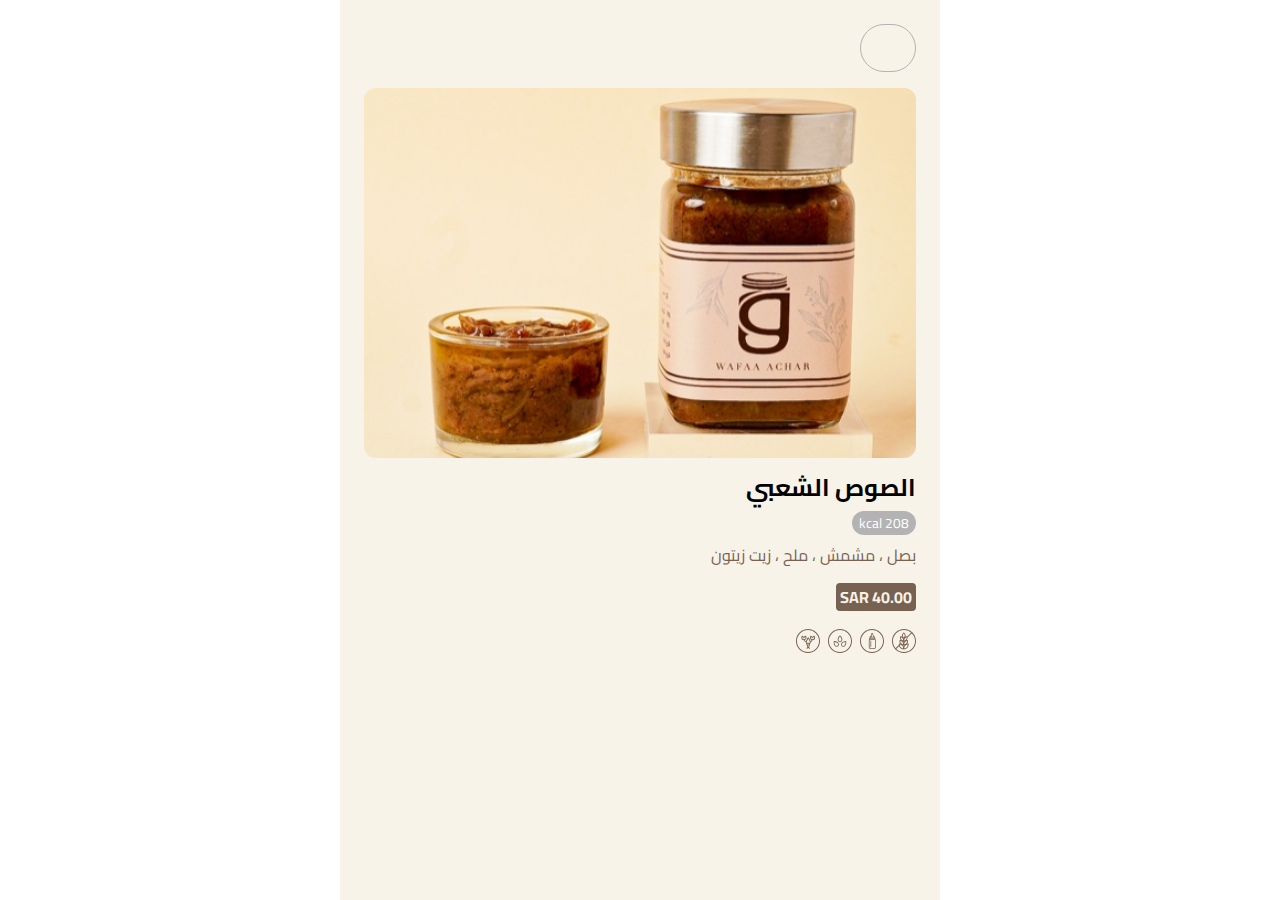
==== commit 1e8b916f: "updates" ====
--- a/information.html
+++ b/information.html
@@ -23,7 +23,7 @@
 <body>
 
 
-  <main class="page-content px-4">
+  <main class="page-content p-4">
     <div class="d-flex justify-content-between icon-page align-items-center">
       <a href="./index.html">
         <i class="fa-solid fa-arrow-right d-flex justify-content-center align-items-center"></i>
--- a/css/style.css
+++ b/css/style.css
@@ -291,8 +291,7 @@
 }
 
 .icon-page {
-  padding-top: 4rem;
-  margin-bottom: 2rem;
+  margin-bottom: 1rem;
 }
 
 .icon-page i {
@@ -331,7 +330,7 @@
 }
 
 .custom-tooltip {
-  --bs-tooltip-bg: #4f3e33;
+  color: #4f3e33;
   opacity: 1;
   font-size: .8rem;
 }
@@ -348,4 +347,63 @@
 .modal-content {
   width: 80%;
   margin: auto;
+}
+
+
+
+/* loading */
+.looading {
+  height: 100vh;
+  background-color: var(--color-four);
+}
+
+.looading .box-one {
+  border-left: 2px solid var(--color-one);
+  width: 30%;
+}
+
+.looading .logo-first {
+  height: 100px;
+  width: auto;
+}
+
+.logo-first img {
+  object-fit: contain;
+}
+
+.btn-login:hover,
+.btn-login:focus,
+.btn-login:active,
+.btn-login {
+  width: 50%;
+  background: var(--color-three) !important;
+  height: 50px;
+  color: #fff;
+  font-weight: 800;
+  border-radius: 30px;
+  box-shadow: none;
+  border: none;
+}
+
+hr:not([size]) {
+  height: 0.1rem;
+  width: 40%;
+}
+
+.box-one .hide {
+  display: none;
+  background: #e5e1d4f5;
+}
+
+.hide .inner {
+  width: 50%;
+  background: var(--color-three);
+  padding: 1.5rem 0;
+  border-radius: 20px;
+}
+.hide .inner a, .inner hr{
+  color: #fff;
+}
+.hide hr{
+  width: 70%;
 }--- a/css/media.css
+++ b/css/media.css
@@ -1,4 +1,25 @@
+@media (max-width: 1199.98px) {
+  .looading .box-one {
+    width: 40%;
+  }
+}
+
+@media (max-width: 991.98px) {
+  .looading .box-one {
+    width: 100%;
+    border: none;
+  }
+}
+
 @media (max-width: 600px) {
+
+  .hide .inner,
+  .btn-login:hover,
+  .btn-login:focus,
+  .btn-login:active,
+  .btn-login {
+    width: 65%;
+  }
 
   .page-content,
   footer {
@@ -11,11 +32,6 @@
 
   .logo {
     left: 230px;
-  }
-
-  .icon-page {
-    padding-top: 2rem;
-    margin-bottom: 1rem;
   }
 
   .icon-page .fa-arrow-right {
